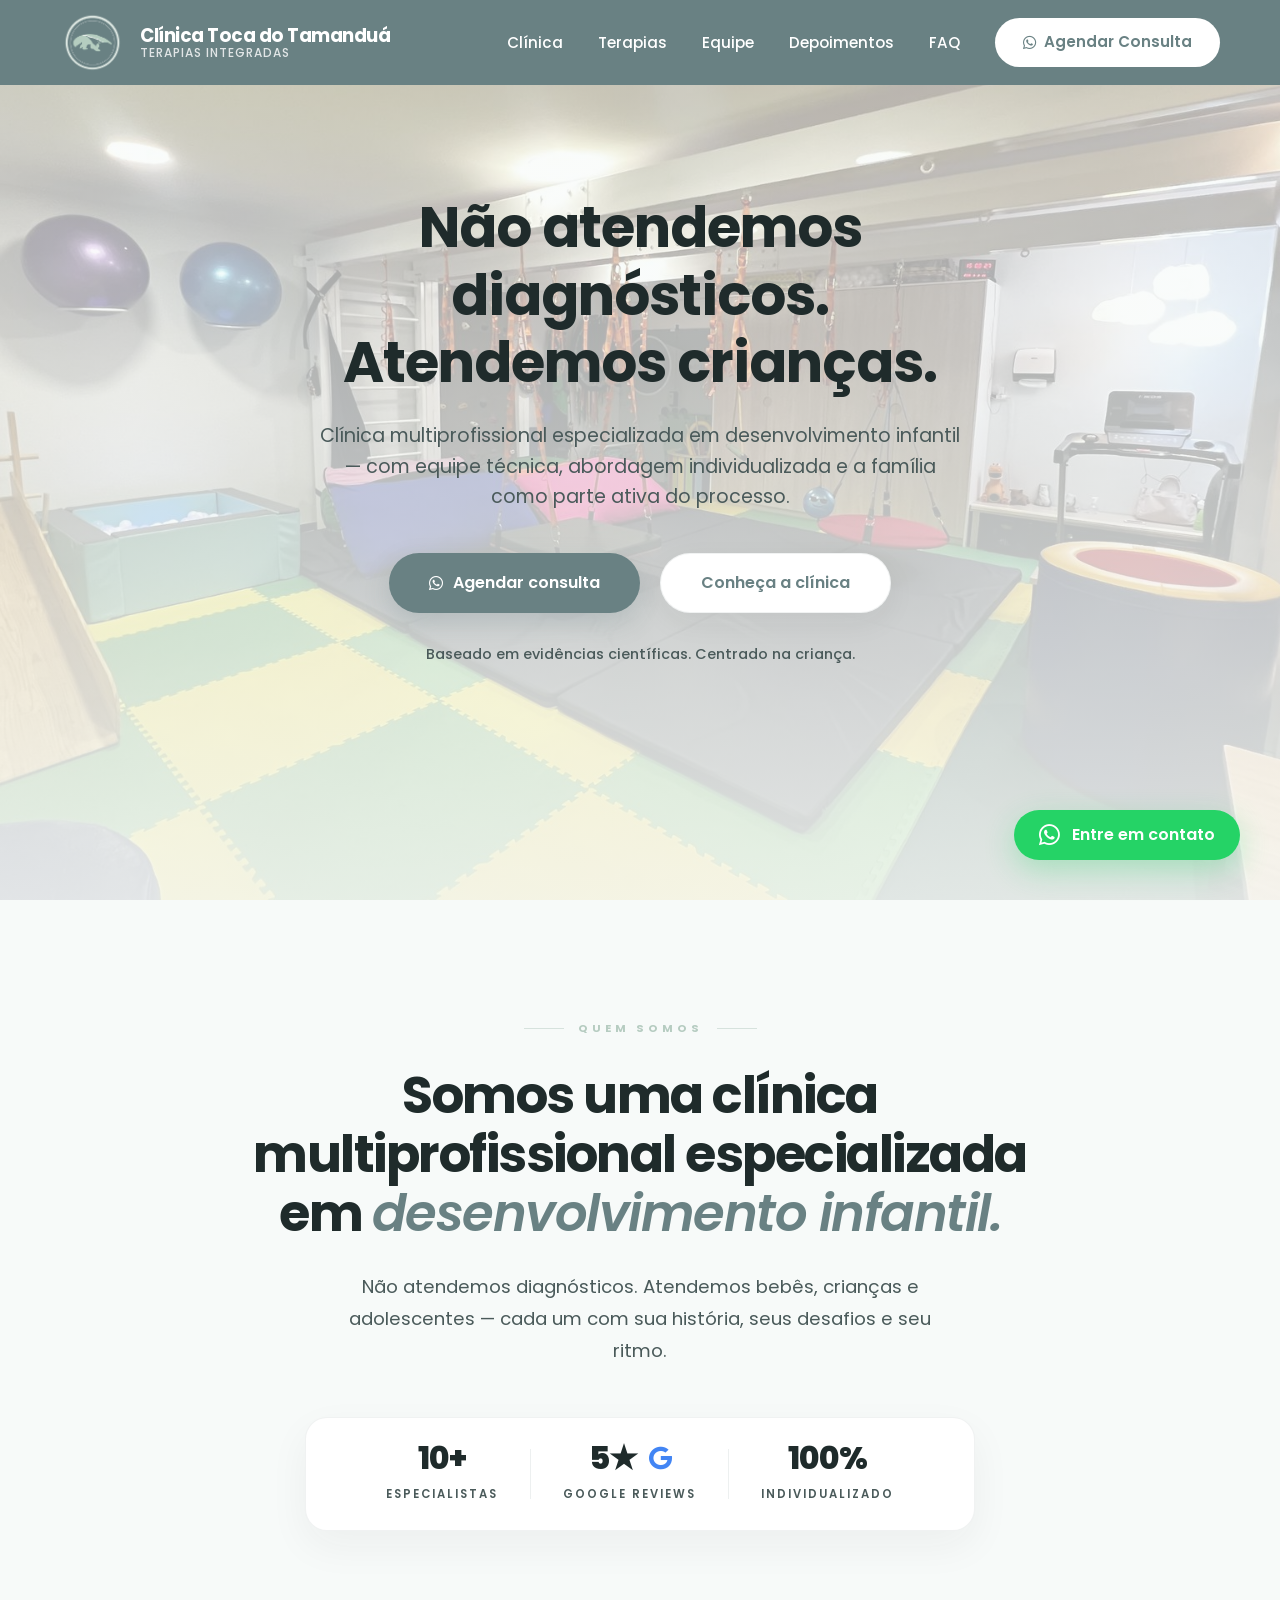
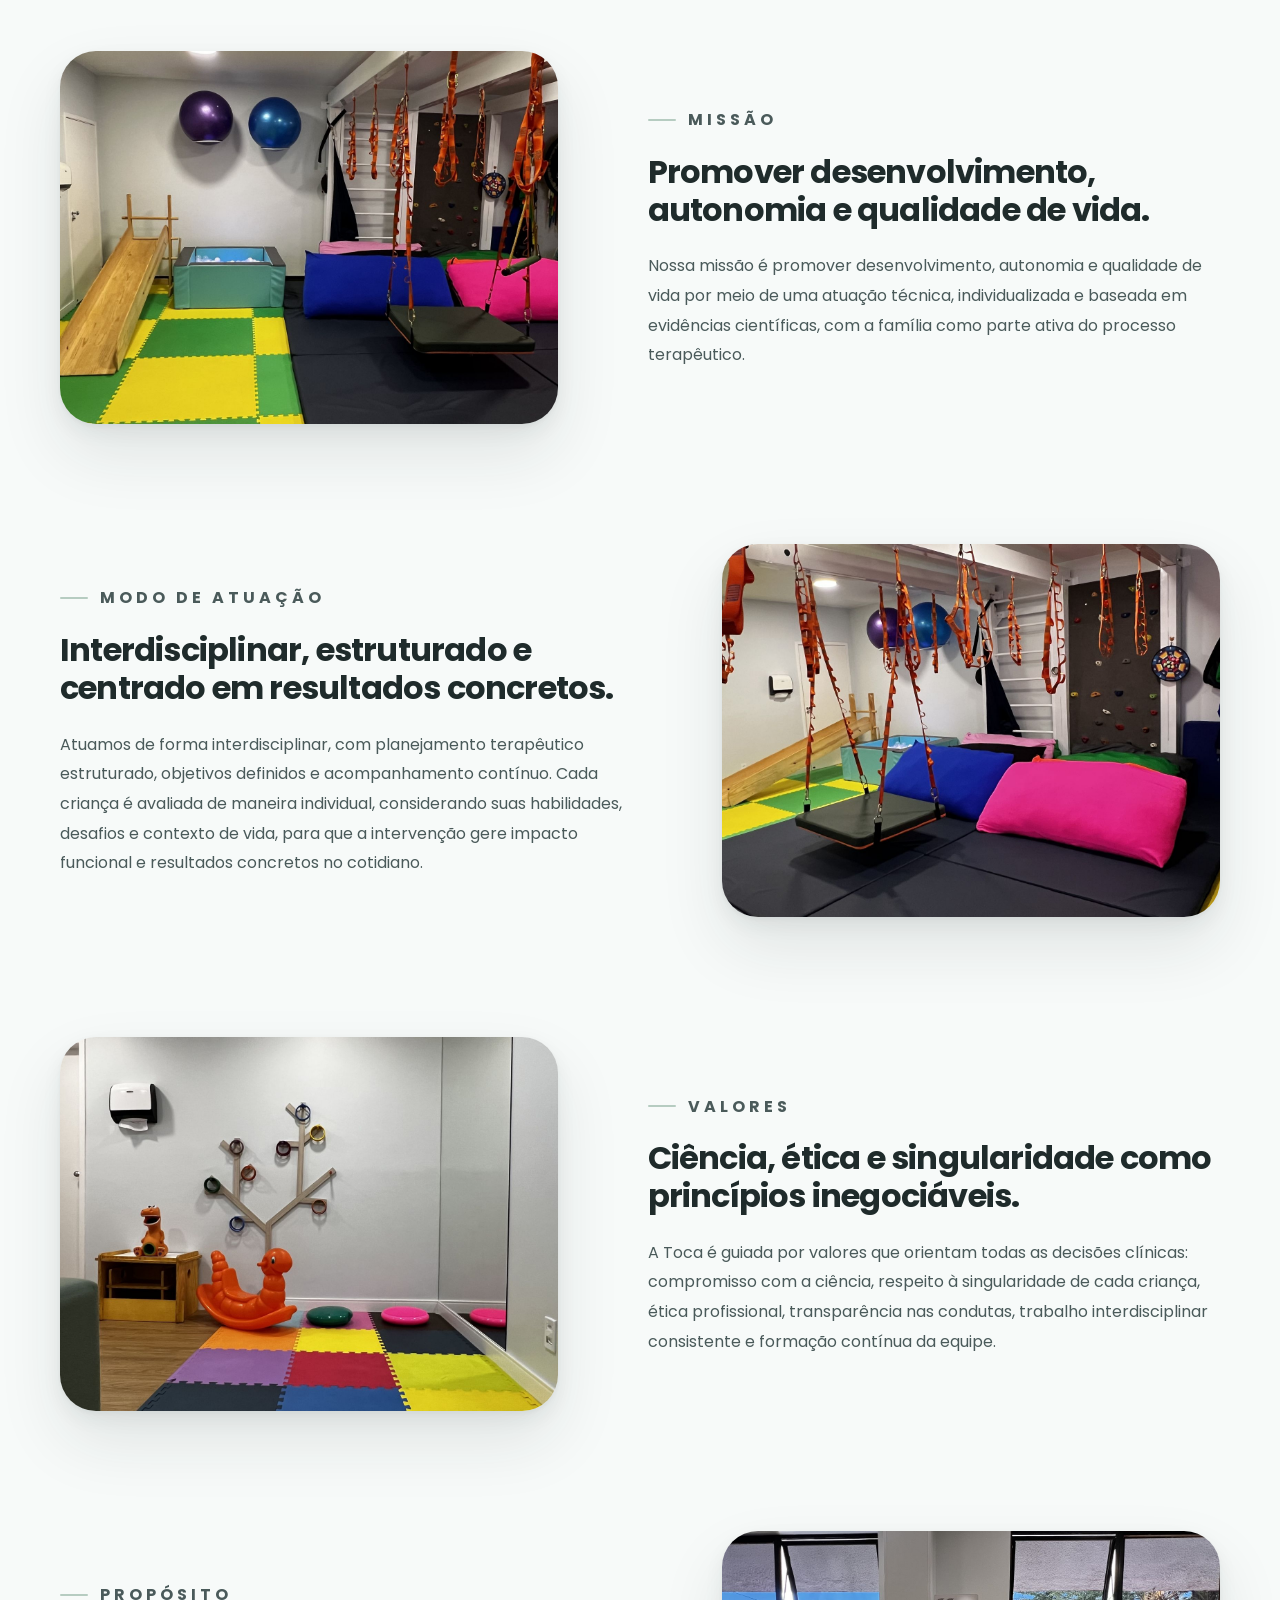
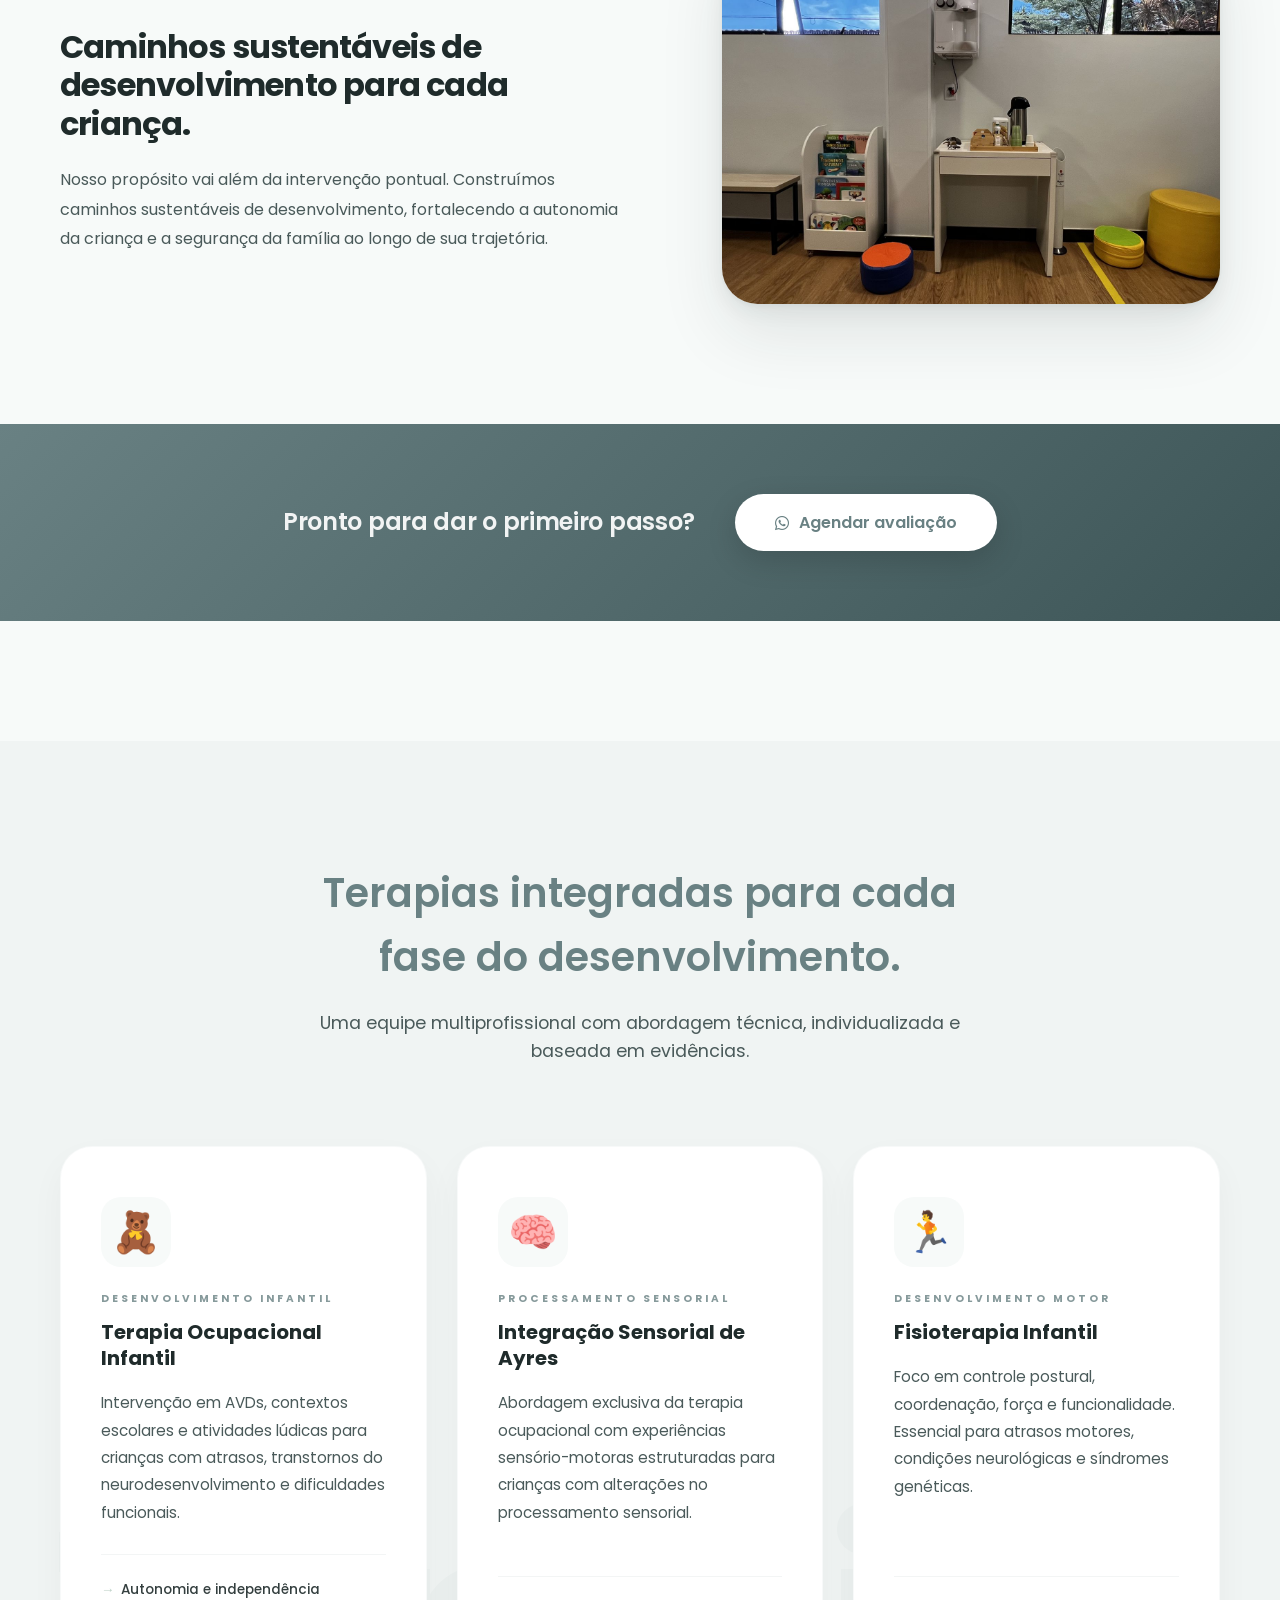
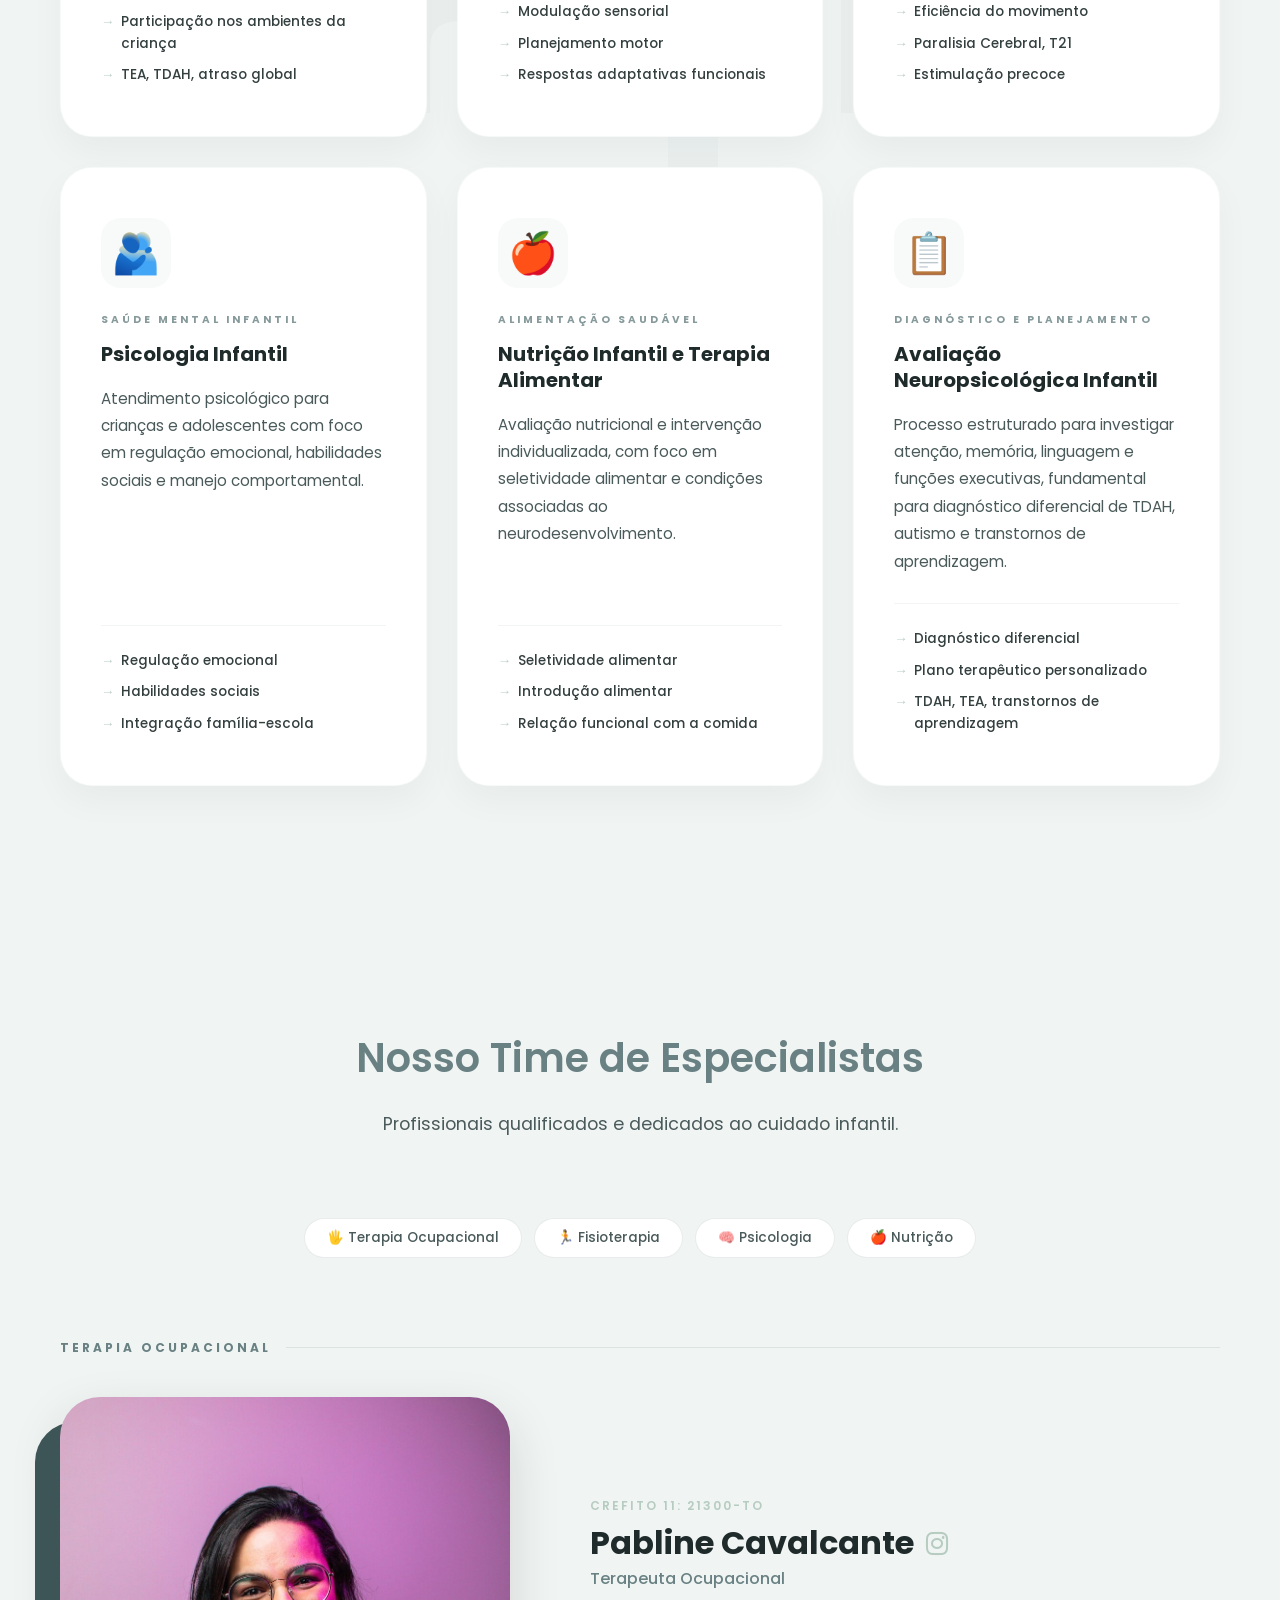
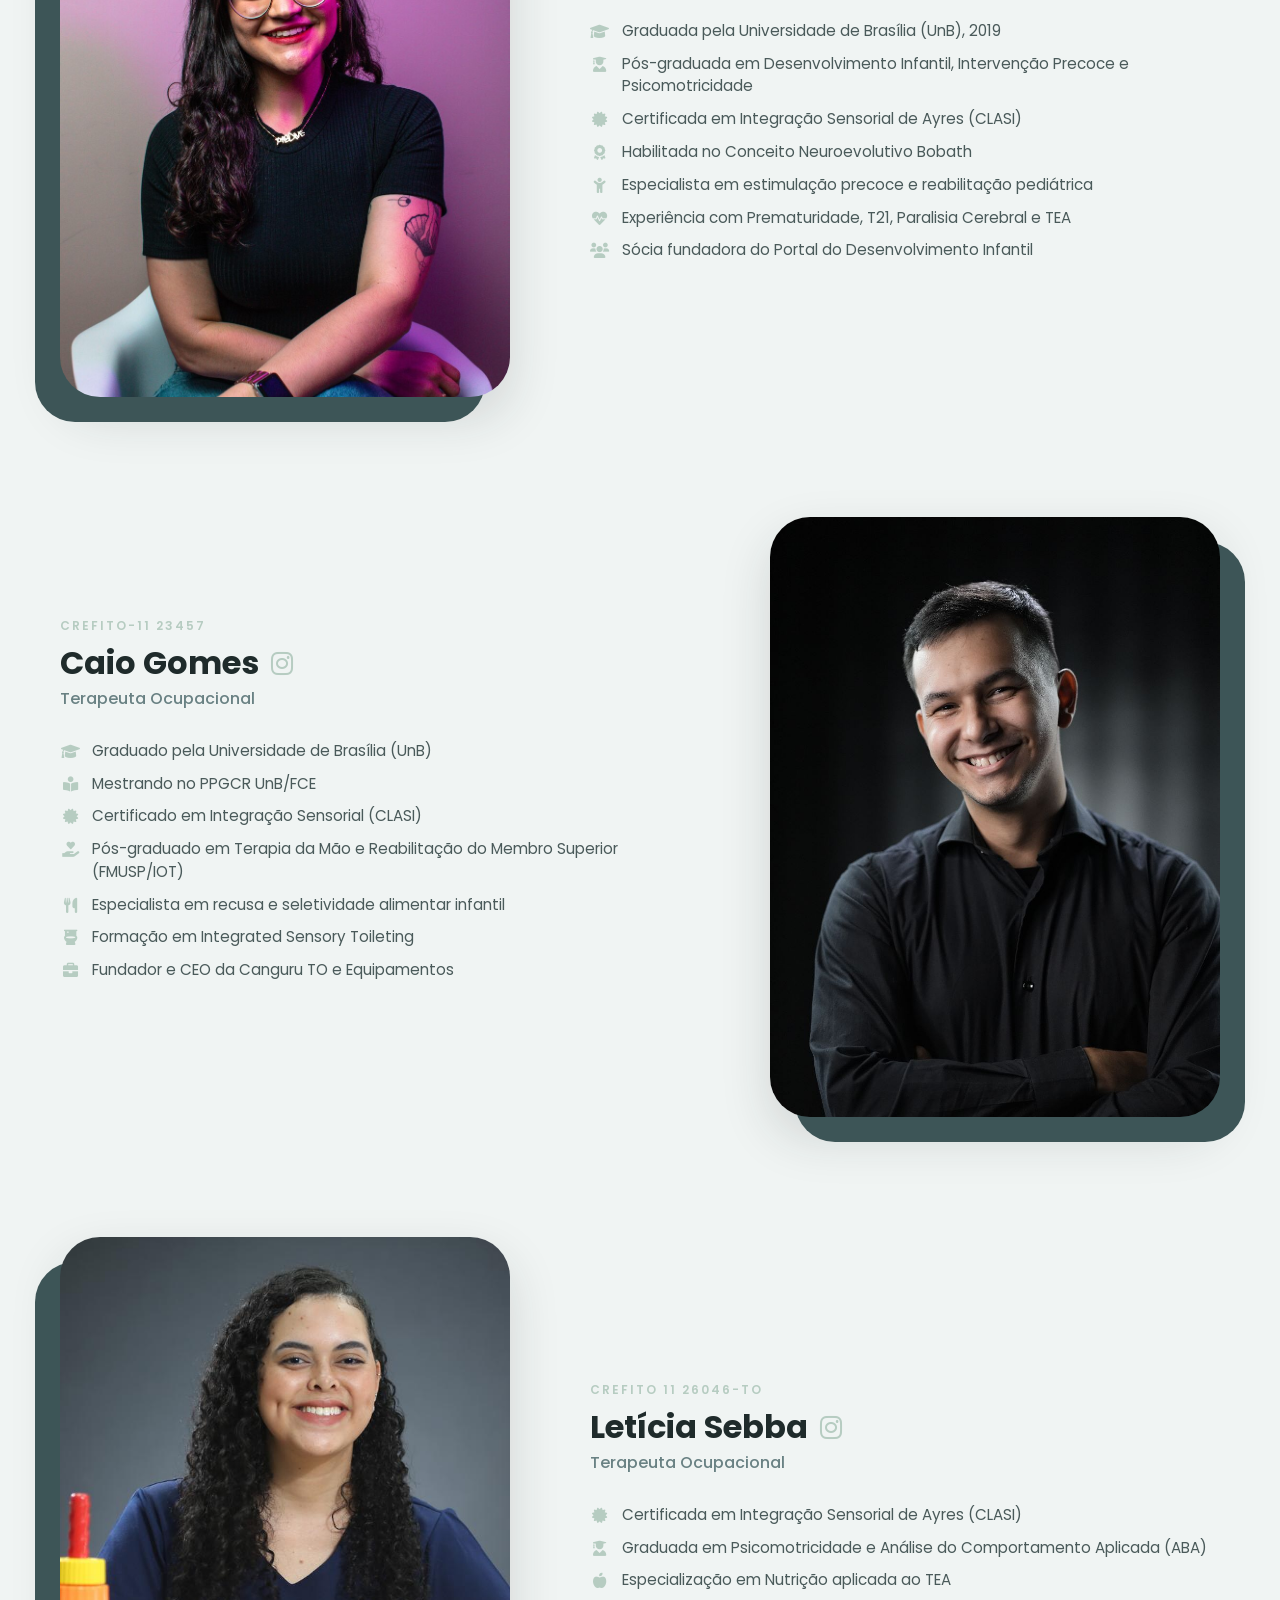
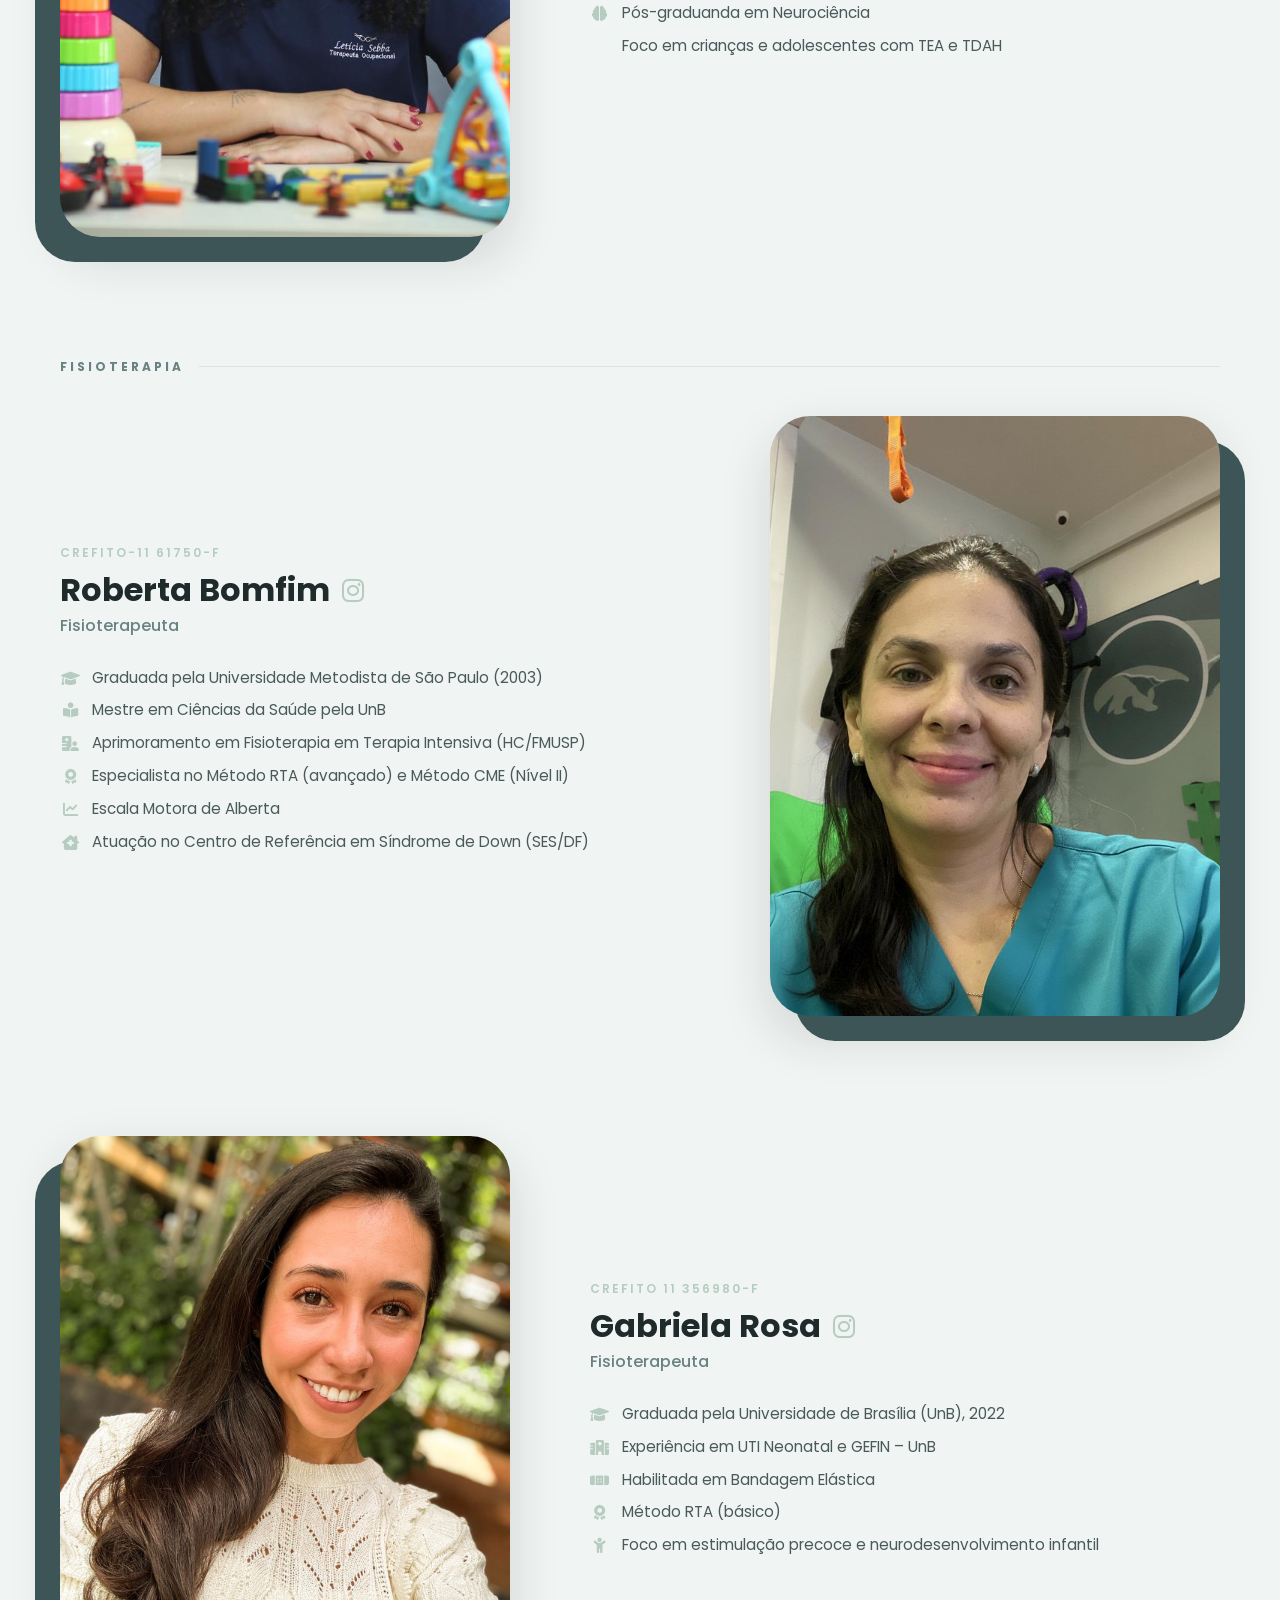
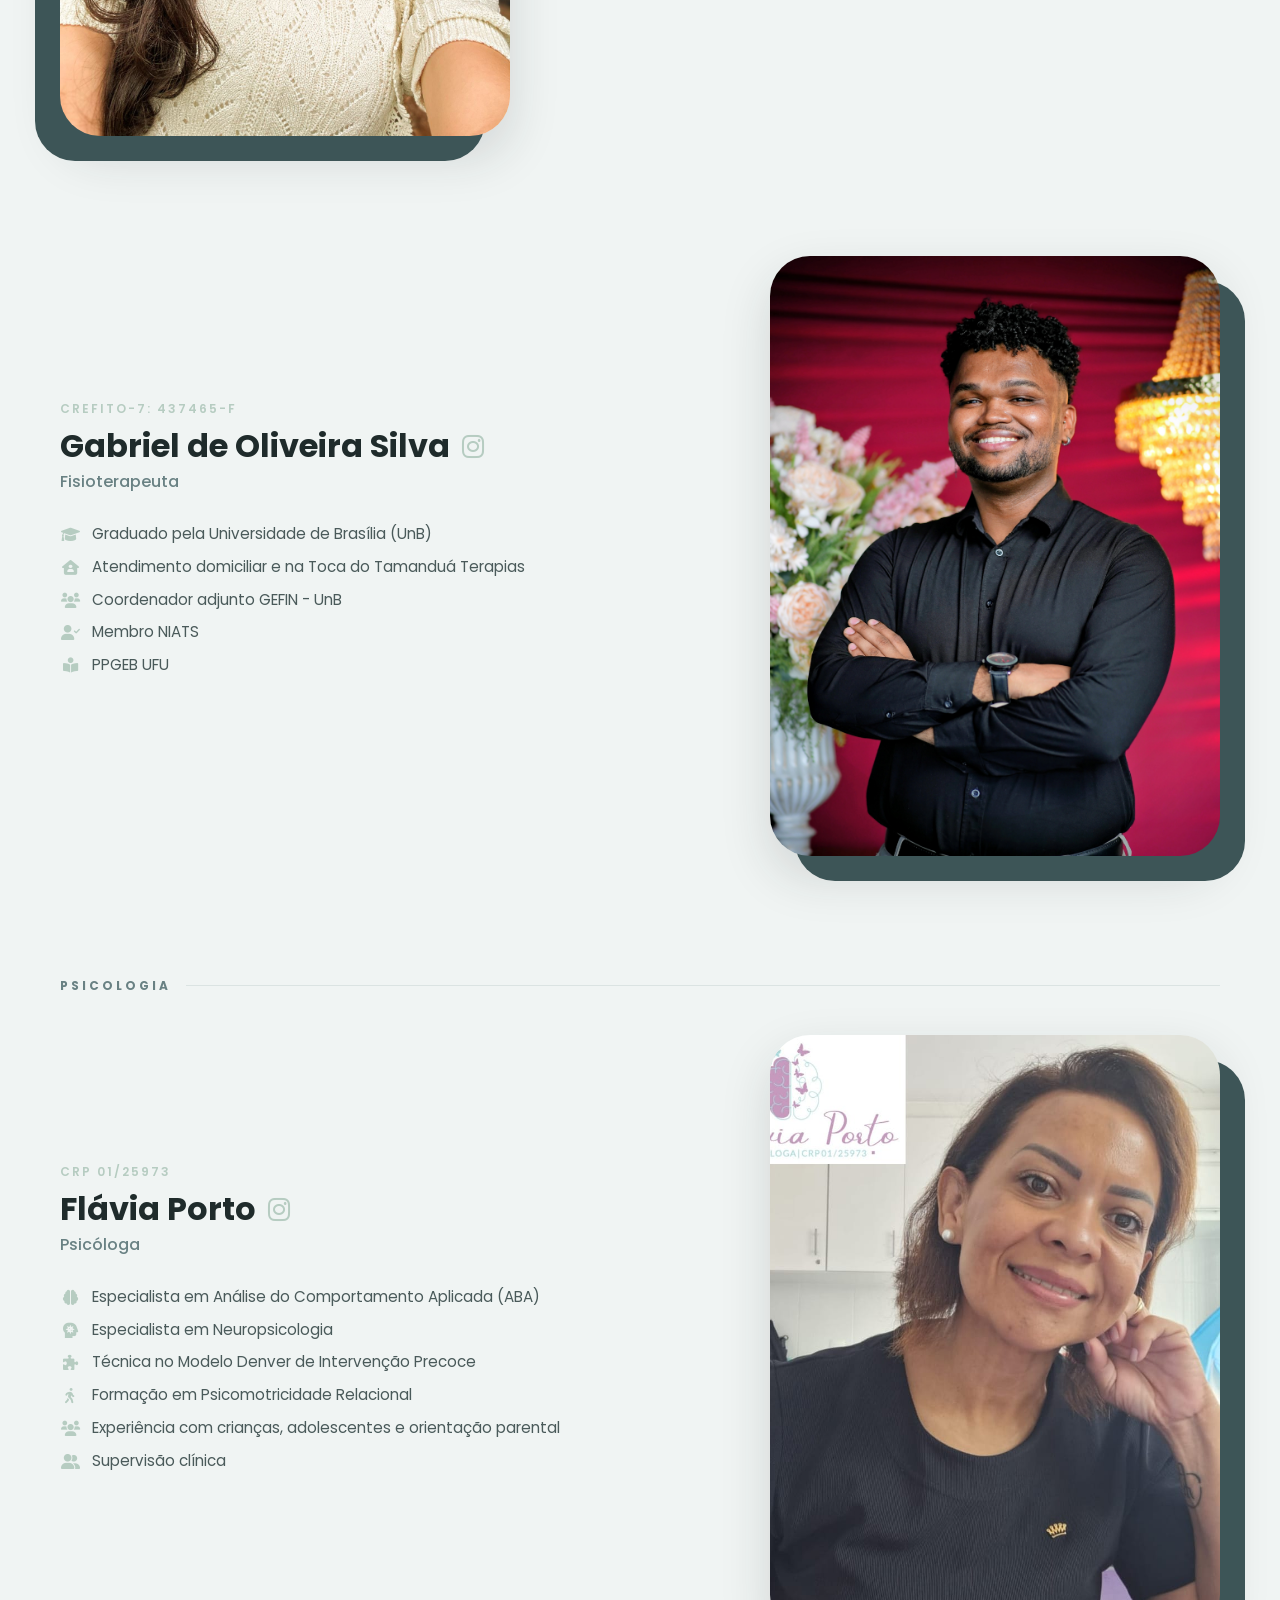
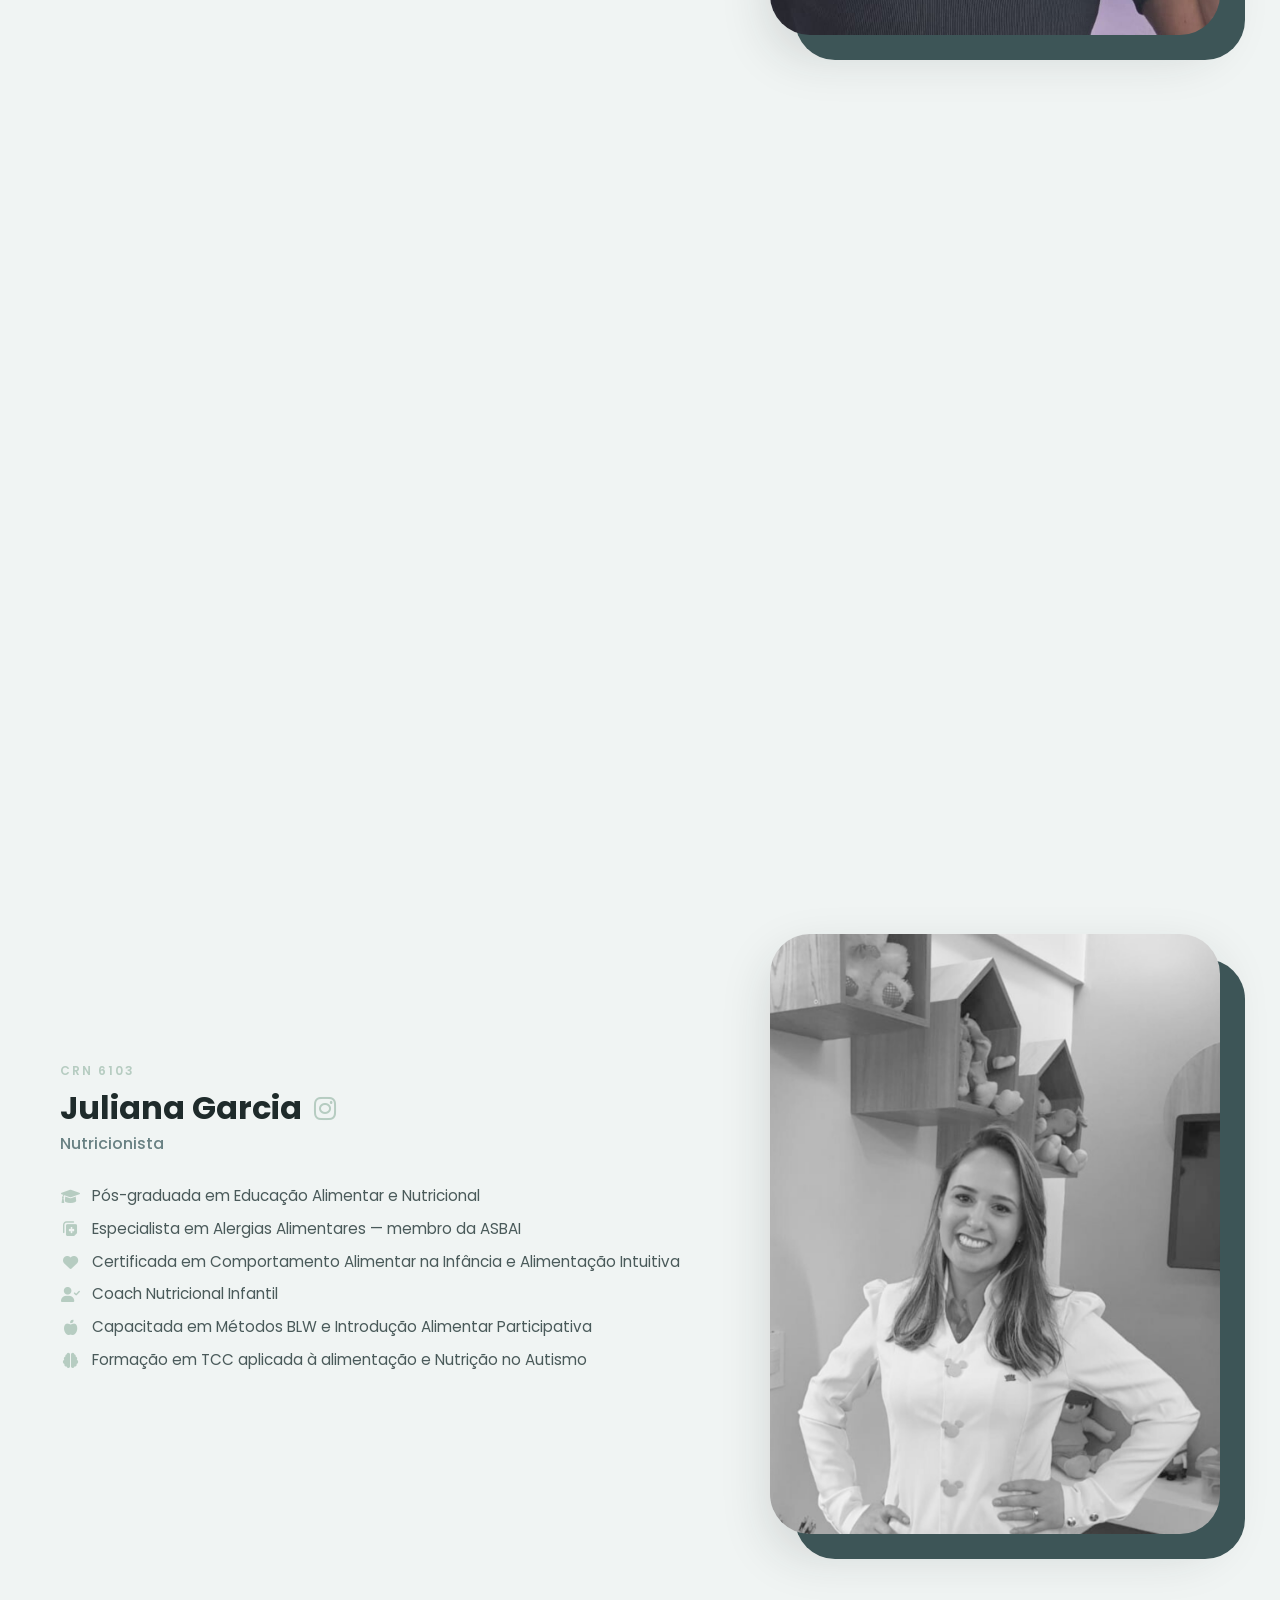
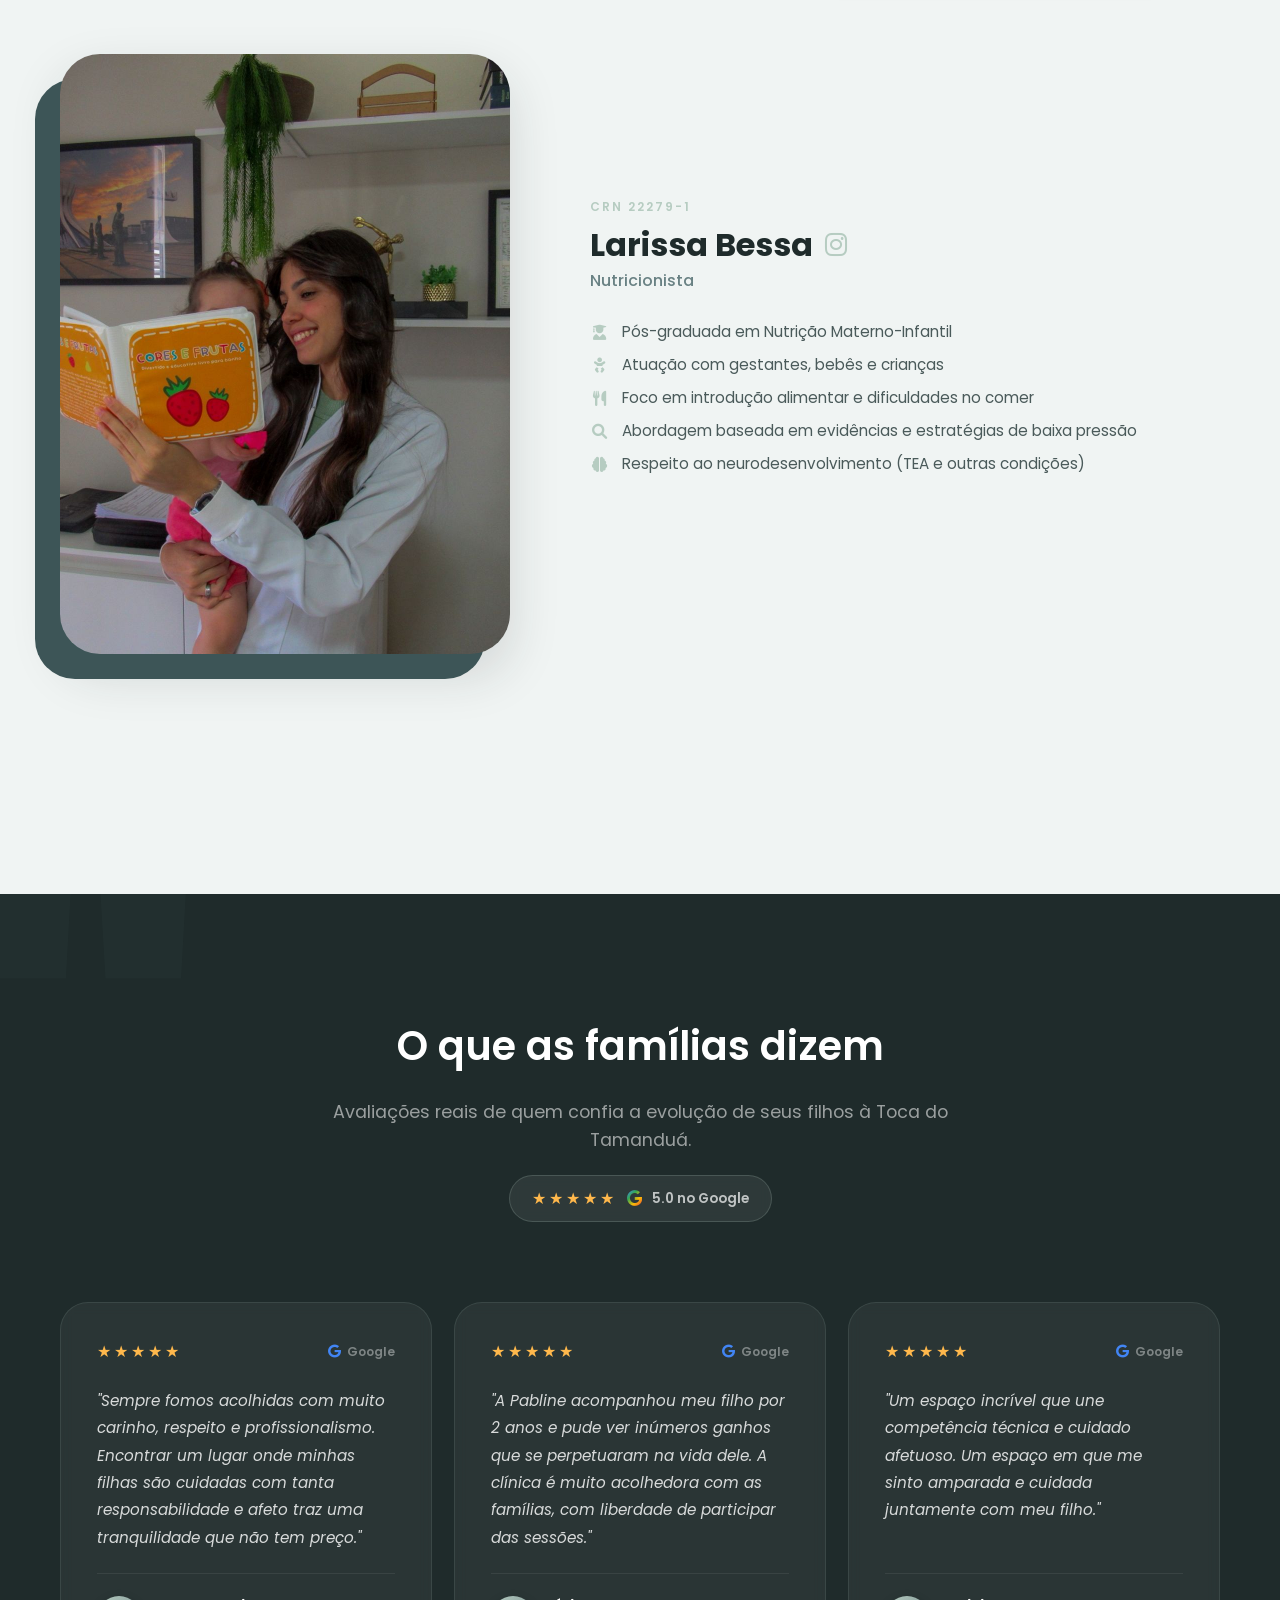
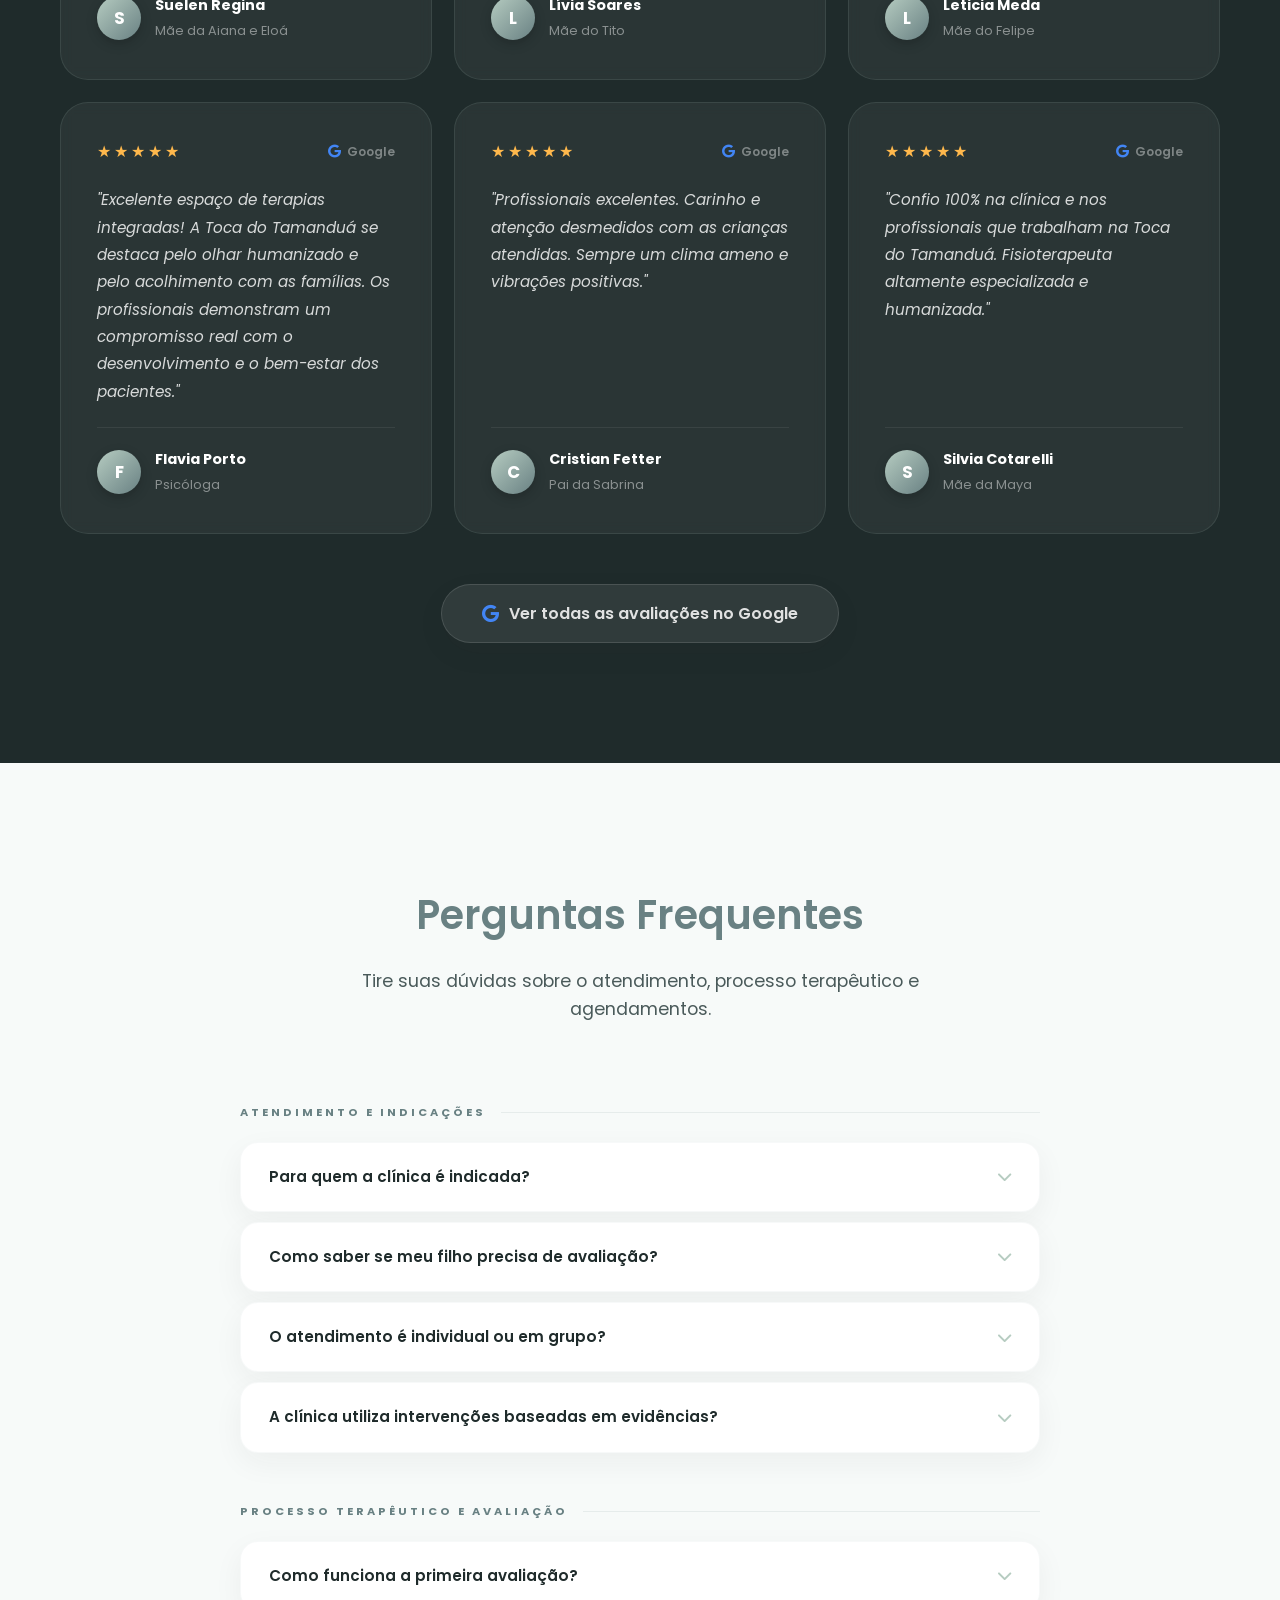
==== index.html @ 8c81e423 "Migração do projeto de Flutter para HTML/CSS nativo" ====
<!DOCTYPE html>
<html lang="pt-BR">

<head>
    <meta charset="UTF-8">
    <meta name="viewport" content="width=device-width, initial-scale=1.0">
    <title>Toca do Tamanduá | Terapias Integradas</title>
    <!-- SEO -->
    <meta name="description"
        content="Toca do Tamanduá: Cuidado especializado para o desenvolvimento infantil com acolhimento e equipe multidisciplinar.">
    <link rel="canonical" href="https://clinicatocadotamandua.com.br">

    <!-- Open Graph / Facebook -->
    <meta property="og:type" content="website">
    <meta property="og:url" content="https://clinicatocadotamandua.com.br">
    <meta property="og:site_name" content="Toca do Tamanduá">
    <meta property="og:locale" content="pt_BR">
    <meta property="og:title" content="Toca do Tamanduá | Terapias Integradas">
    <meta property="og:description"
        content="Clínica multiprofissional especializada em desenvolvimento infantil. Cuidamos do potencial de cada criança com abordagem técnica e acolhedora.">
    <meta property="og:image" content="https://clinicatocadotamandua.com.br/og-image.png">
    <meta property="og:image:width" content="1200">
    <meta property="og:image:height" content="630">
    <meta property="og:image:alt" content="Toca do Tamanduá - Clínica de Desenvolvimento Infantil">

    <!-- Twitter -->
    <meta property="twitter:card" content="summary_large_image">
    <meta property="twitter:url" content="https://clinicatocadotamandua.com.br">
    <meta property="twitter:title" content="Toca do Tamanduá | Terapias Integradas">
    <meta property="twitter:description"
        content="Clínica multiprofissional especializada em desenvolvimento infantil. Cuidamos do potencial de cada criança com abordagem técnica e acolhedora.">
    <meta property="twitter:image" content="https://clinicatocadotamandua.com.br/og-image.png">

    <!-- Favicons -->
    <link rel="apple-touch-icon" sizes="180x180" href="apple-touch-icon.png">
    <link rel="icon" type="image/png" sizes="32x32" href="favicon-32x32.png">
    <link rel="icon" type="image/png" sizes="16x16" href="favicon-16x16.png">
    <link rel="shortcut icon" href="favicon.ico">
    <link rel="manifest" href="manifest.json">
    <meta name="theme-color" content="#698183">

    <!-- Structured Data (JSON-LD) - Local SEO (Geo Google) -->
    <script type="application/ld+json">
    {
      "@context": "https://schema.org",
      "@type": "MedicalClinic",
      "name": "Toca do Tamanduá | Terapias Integradas",
      "alternateName": "Clínica Toca do Tamanduá",
      "image": "https://clinicatocadotamandua.com.br/assets/icones/logocompleto_transparente.png",
      "@id": "https://clinicatocadotamandua.com.br",
      "url": "https://clinicatocadotamandua.com.br",
      "telephone": "+556139776912",
      "address": {
        "@type": "PostalAddress",
        "streetAddress": "SIG Quadra 8, Lote 2268, Sala 02",
        "addressLocality": "Brasília",
        "addressRegion": "DF",
        "postalCode": "70610-400",
        "addressCountry": "BR"
      },
      "geo": {
        "@type": "GeoCoordinates",
        "latitude": -15.799787,
        "longitude": -47.913506
      },
      "openingHoursSpecification": {
        "@type": "OpeningHoursSpecification",
        "dayOfWeek": [
          "Monday",
          "Tuesday",
          "Wednesday",
          "Thursday",
          "Friday"
        ],
        "opens": "08:00",
        "closes": "18:00"
      },
      "aggregateRating": {
        "@type": "AggregateRating",
        "ratingValue": "5.0",
        "reviewCount": "100"
      }
    }
    </script>
    <!-- Fonts -->
    <link rel="preconnect" href="https://fonts.googleapis.com">
    <link rel="preconnect" href="https://fonts.gstatic.com" crossorigin>
    <link href="https://fonts.googleapis.com/css2?family=Poppins:wght@300;400;500;600;700&display=swap"
        rel="stylesheet">
    <!-- Styles -->
    <link rel="stylesheet" href="style.css">
    <!-- Simple Icons (for Instagram) -->
    <link rel="stylesheet" href="https://cdnjs.cloudflare.com/ajax/libs/font-awesome/6.0.0/css/all.min.css">
</head>

<body>
    <nav id="navbar">
        <div class="nav-container">
            <div class="logo">
                <a href="#" class="logo-wrapper">
                    <img src="assets/icones/logo_transparente.png" alt="Toca do Tamanduá" id="nav-logo">
                    <div class="logo-text">
                        <span class="logo-title">Clínica Toca do Tamanduá</span>
                        <span class="logo-subtitle">Terapias Integradas</span>
                    </div>
                </a>
            </div>
            <ul class="nav-links">
                <li><a href="#apresentacao">Clínica</a></li>
                <li><a href="#especialidades">Terapias</a></li>
                <li><a href="#equipe">Equipe</a></li>
                <li><a href="#depoimentos">Depoimentos</a></li>
                <li><a href="#faq">FAQ</a></li>
                <li><a href="https://wa.me/556139776912?text=Olá%20Vim%20pelo%20site%20da%20Toca%20do%20Tamanduá"
                        class="btn-cta" target="_blank"><i class="fab fa-whatsapp"></i> Agendar Consulta</a></li>
            </ul>
            <div class="menu-toggle">
                <span></span>
                <span></span>
                <span></span>
            </div>
        </div>
    </nav>

    <header id="hero" style="background-image: url('assets/ambiente/hero.png');">
        <div class="hero-overlay"></div>
        <div class="hero-content">
            <h1 class="fade-in">Não atendemos diagnósticos.<br>Atendemos crianças.</h1>
            <p class="fade-in">Clínica multiprofissional especializada em desenvolvimento infantil — com equipe técnica,
                abordagem individualizada e a família como parte ativa do processo.</p>
            <div class="hero-btns fade-in">
                <a href="https://wa.me/556139776912?text=Olá%20Vim%20pelo%20site%20da%20Toca%20do%20Tamanduá"
                    class="btn-primary" target="_blank"><i class="fab fa-whatsapp"></i> Agendar consulta</a>
                <a href="#apresentacao" class="btn-secondary">Conheça a clínica</a>
            </div>
            <p class="hero-microcopy fade-in">Baseado em evidências científicas. Centrado na criança.</p>
        </div>
        <div class="scroll-indicator">
            <div class="mouse"></div>
        </div>
    </header>

    <section id="apresentacao" class="section section-apresentacao">
        <div class="container">

            <!-- Manifesto de abertura -->
            <div class="manifesto reveal">
                <p class="manifesto-eyebrow">Quem somos</p>
                <h2>Somos uma clínica multiprofissional especializada<br>em <em>desenvolvimento infantil.</em></h2>
                <p class="manifesto-sub">Não atendemos diagnósticos. Atendemos bebês, crianças e adolescentes — cada um
                    com sua história, seus desafios e seu ritmo.</p>
                <div class="manifesto-stats">
                    <div class="mstat">
                        <strong>10+</strong>
                        <span>Especialistas</span>
                    </div>
                    <div class="mstat-divider"></div>
                    <a href="https://search.google.com/local/reviews?placeid=ChIJFVDHSPg7WpMR6pzRD45OApg"
                        target="_blank" class="mstat">
                        <strong>5★ <i class="fab fa-google"></i></strong>
                        <span>Google Reviews</span>
                    </a>
                    <div class="mstat-divider"></div>
                    <div class="mstat">
                        <strong>100%</strong>
                        <span>Individualizado</span>
                    </div>
                </div>
            </div>

            <!-- Missão -->
            <div class="clinic-row reveal">
                <div class="clinic-img">
                    <img src="assets/ambiente/foto2.jpeg" alt="Sala de terapia ocupacional">
                </div>
                <div class="clinic-text">
                    <p class="clinic-label">Missão</p>
                    <h3>Promover desenvolvimento, autonomia e qualidade de vida.</h3>
                    <p>Nossa missão é promover desenvolvimento, autonomia e qualidade de vida por meio de uma atuação
                        técnica, individualizada e baseada em evidências científicas, com a família como parte ativa do
                        processo terapêutico.</p>
                </div>
            </div>

            <!-- Modo de Atuação -->
            <div class="clinic-row clinic-row--reverse reveal">
                <div class="clinic-img">
                    <img src="assets/ambiente/foto6.jpeg" alt="Espaço de integração sensorial">
                </div>
                <div class="clinic-text">
                    <p class="clinic-label">Modo de Atuação</p>
                    <h3>Interdisciplinar, estruturado e centrado em resultados concretos.</h3>
                    <p>Atuamos de forma interdisciplinar, com planejamento terapêutico estruturado, objetivos definidos
                        e acompanhamento contínuo. Cada criança é avaliada de maneira individual, considerando suas
                        habilidades, desafios e contexto de vida, para que a intervenção gere impacto funcional e
                        resultados concretos no cotidiano.</p>
                </div>
            </div>

            <!-- Valores -->
            <div class="clinic-row reveal">
                <div class="clinic-img">
                    <img src="assets/ambiente/foto3.jpeg" alt="Ambiente terapêutico da clínica">
                </div>
                <div class="clinic-text">
                    <p class="clinic-label">Valores</p>
                    <h3>Ciência, ética e singularidade como princípios inegociáveis.</h3>
                    <p>A Toca é guiada por valores que orientam todas as decisões clínicas: compromisso com a ciência,
                        respeito à singularidade de cada criança, ética profissional, transparência nas condutas,
                        trabalho interdisciplinar consistente e formação contínua da equipe.</p>
                </div>
            </div>

            <!-- Propósito -->
            <div class="clinic-row clinic-row--reverse reveal">
                <div class="clinic-img">
                    <img src="assets/ambiente/foto5.jpeg" alt="Área de acolhimento da clínica">
                </div>
                <div class="clinic-text">
                    <p class="clinic-label">Propósito</p>
                    <h3>Caminhos sustentáveis de desenvolvimento para cada criança.</h3>
                    <p>Nosso propósito vai além da intervenção pontual. Construímos caminhos sustentáveis de
                        desenvolvimento, fortalecendo a autonomia da criança e a segurança da família ao longo de sua
                        trajetória.</p>
                </div>
            </div>

        </div>

        <!-- Closing CTA band -->
        <div class="apresentacao-cta reveal">
            <p>Pronto para dar o primeiro passo?</p>
            <a href="https://wa.me/556139776912?text=Olá%20Vim%20pelo%20site%20da%20Toca%20do%20Tamanduá"
                class="btn-primary" target="_blank"><i class="fab fa-whatsapp"></i> Agendar avaliação</a>
        </div>

    </section>

    <section id="especialidades" class="section bg-light">
        <div class="container">
            <div class="section-header">
                <h2>Terapias integradas para cada fase do desenvolvimento.</h2>
                <p>Uma equipe multiprofissional com abordagem técnica, individualizada e baseada em evidências.</p>
            </div>
            <div class="specialties-grid">

                <div class="specialty-card reveal">
                    <div class="spec-icon">🧸</div>
                    <div class="spec-tag">Desenvolvimento Infantil</div>
                    <h3>Terapia Ocupacional Infantil</h3>
                    <p>Intervenção em AVDs, contextos escolares e atividades lúdicas para crianças com atrasos,
                        transtornos do neurodesenvolvimento e dificuldades funcionais.</p>
                    <ul class="spec-details">
                        <li>Autonomia e independência</li>
                        <li>Participação nos ambientes da criança</li>
                        <li>TEA, TDAH, atraso global</li>
                    </ul>
                </div>

                <div class="specialty-card reveal">
                    <div class="spec-icon">🧠</div>
                    <div class="spec-tag">Processamento Sensorial</div>
                    <h3>Integração Sensorial de Ayres</h3>
                    <p>Abordagem exclusiva da terapia ocupacional com experiências sensório-motoras estruturadas para
                        crianças com alterações no processamento sensorial.</p>
                    <ul class="spec-details">
                        <li>Modulação sensorial</li>
                        <li>Planejamento motor</li>
                        <li>Respostas adaptativas funcionais</li>
                    </ul>
                </div>

                <div class="specialty-card reveal">
                    <div class="spec-icon">🏃</div>
                    <div class="spec-tag">Desenvolvimento Motor</div>
                    <h3>Fisioterapia Infantil</h3>
                    <p>Foco em controle postural, coordenação, força e funcionalidade. Essencial para atrasos motores,
                        condições neurológicas e síndromes genéticas.</p>
                    <ul class="spec-details">
                        <li>Eficiência do movimento</li>
                        <li>Paralisia Cerebral, T21</li>
                        <li>Estimulação precoce</li>
                    </ul>
                </div>

                <div class="specialty-card reveal">
                    <div class="spec-icon">🫂</div>
                    <div class="spec-tag">Saúde Mental Infantil</div>
                    <h3>Psicologia Infantil</h3>
                    <p>Atendimento psicológico para crianças e adolescentes com foco em regulação emocional, habilidades
                        sociais e manejo comportamental.</p>
                    <ul class="spec-details">
                        <li>Regulação emocional</li>
                        <li>Habilidades sociais</li>
                        <li>Integração família-escola</li>
                    </ul>
                </div>

                <div class="specialty-card reveal">
                    <div class="spec-icon">🍎</div>
                    <div class="spec-tag">Alimentação Saudável</div>
                    <h3>Nutrição Infantil e Terapia Alimentar</h3>
                    <p>Avaliação nutricional e intervenção individualizada, com foco em seletividade alimentar e
                        condições associadas ao neurodesenvolvimento.</p>
                    <ul class="spec-details">
                        <li>Seletividade alimentar</li>
                        <li>Introdução alimentar</li>
                        <li>Relação funcional com a comida</li>
                    </ul>
                </div>

                <div class="specialty-card reveal">
                    <div class="spec-icon">📋</div>
                    <div class="spec-tag">Diagnóstico e Planejamento</div>
                    <h3>Avaliação Neuropsicológica Infantil</h3>
                    <p>Processo estruturado para investigar atenção, memória, linguagem e funções executivas,
                        fundamental para diagnóstico diferencial de TDAH, autismo e transtornos de aprendizagem.</p>
                    <ul class="spec-details">
                        <li>Diagnóstico diferencial</li>
                        <li>Plano terapêutico personalizado</li>
                        <li>TDAH, TEA, transtornos de aprendizagem</li>
                    </ul>
                </div>

            </div>
        </div>
    </section>

    <section id="equipe" class="section bg-primary-subtle">
        <div class="container">
            <div class="section-header">
                <h2>Nosso Time de Especialistas</h2>
                <p>Profissionais qualificados e dedicados ao cuidado infantil.</p>
            </div>

            <!-- Category pills -->
            <div class="team-pills">
                <span class="pill">🖐️ Terapia Ocupacional</span>
                <span class="pill">🏃 Fisioterapia</span>
                <span class="pill">🧠 Psicologia</span>
                <span class="pill">🍎 Nutrição</span>
            </div>

            <!-- TERAPIA OCUPACIONAL -->
            <div class="team-category-label reveal">Terapia Ocupacional</div>

            <div class="pro-row reveal">
                <div class="pro-photo">
                    <img src="assets/profissionais/pabline.jpg" alt="Pabline Cavalcante">
                </div>
                <div class="pro-bio">
                    <p class="pro-tag">Crefito 11: 21300-TO</p>
                    <a href="https://instagram.com/pabline.to" target="_blank" class="pro-title-link">
                        <h3>Pabline Cavalcante <i class="fab fa-instagram"></i></h3>
                    </a>
                    <p class="pro-role">Terapeuta Ocupacional</p>
                    <ul class="pro-cv">
                        <li><i class="fas fa-graduation-cap"></i> Graduada pela Universidade de Brasília (UnB), 2019
                        </li>
                        <li><i class="fas fa-user-graduate"></i> Pós-graduada em Desenvolvimento Infantil, Intervenção
                            Precoce e Psicomotricidade</li>
                        <li><i class="fas fa-certificate"></i> Certificada em Integração Sensorial de Ayres (CLASI)</li>
                        <li><i class="fas fa-award"></i> Habilitada no Conceito Neuroevolutivo Bobath</li>
                        <li><i class="fas fa-child"></i> Especialista em estimulação precoce e reabilitação pediátrica
                        </li>
                        <li><i class="fas fa-heartbeat"></i> Experiência com Prematuridade, T21, Paralisia Cerebral e
                            TEA</li>
                        <li><i class="fas fa-users"></i> Sócia fundadora do Portal do Desenvolvimento Infantil</li>
                    </ul>
                </div>
            </div>

            <div class="pro-row pro-row--reverse reveal">
                <div class="pro-photo">
                    <img src="assets/profissionais/caio.jpg" alt="Caio Gomes">
                </div>
                <div class="pro-bio">
                    <p class="pro-tag">CREFITO-11 23457</p>
                    <a href="https://instagram.com/caiogl" target="_blank" class="pro-title-link">
                        <h3>Caio Gomes <i class="fab fa-instagram"></i></h3>
                    </a>
                    <p class="pro-role">Terapeuta Ocupacional</p>
                    <ul class="pro-cv">
                        <li><i class="fas fa-graduation-cap"></i> Graduado pela Universidade de Brasília (UnB)</li>
                        <li><i class="fas fa-book-reader"></i> Mestrando no PPGCR UnB/FCE</li>
                        <li><i class="fas fa-certificate"></i> Certificado em Integração Sensorial (CLASI)</li>
                        <li><i class="fas fa-hand-holding-heart"></i> Pós-graduado em Terapia da Mão e Reabilitação do
                            Membro Superior (FMUSP/IOT)</li>
                        <li><i class="fas fa-utensils"></i> Especialista em recusa e seletividade alimentar infantil
                        </li>
                        <li><i class="fas fa-toilet"></i> Formação em Integrated Sensory Toileting</li>
                        <li><i class="fas fa-briefcase"></i> Fundador e CEO da Canguru TO e Equipamentos</li>
                    </ul>
                </div>
            </div>

            <div class="pro-row reveal">
                <div class="pro-photo">
                    <img src="assets/profissionais/leticia.jpeg" alt="Letícia Sebba">
                </div>
                <div class="pro-bio">
                    <p class="pro-tag">CREFITO 11 26046-TO</p>
                    <a href="https://instagram.com/let_sebba" target="_blank" class="pro-title-link">
                        <h3>Letícia Sebba <i class="fab fa-instagram"></i></h3>
                    </a>
                    <p class="pro-role">Terapeuta Ocupacional</p>
                    <ul class="pro-cv">
                        <li><i class="fas fa-certificate"></i> Certificada em Integração Sensorial de Ayres (CLASI)</li>
                        <li><i class="fas fa-user-graduate"></i> Graduada em Psicomotricidade e Análise do Comportamento
                            Aplicada (ABA)</li>
                        <li><i class="fas fa-apple-alt"></i> Especialização em Nutrição aplicada ao TEA</li>
                        <li><i class="fas fa-brain"></i> Pós-graduanda em Neurociência</li>
                        <li><i class="fas fa-users-viewfinder"></i> Foco em crianças e adolescentes com TEA e TDAH</li>
                    </ul>
                </div>
            </div>

            <!-- FISIOTERAPIA -->
            <div class="team-category-label reveal">Fisioterapia</div>

            <div class="pro-row pro-row--reverse reveal">
                <div class="pro-photo">
                    <img src="assets/profissionais/roberta.jpeg" alt="Roberta Bomfim">
                </div>
                <div class="pro-bio">
                    <p class="pro-tag">CREFITO-11 61750-F</p>
                    <a href="https://instagram.com/robertabomfim" target="_blank" class="pro-title-link">
                        <h3>Roberta Bomfim <i class="fab fa-instagram"></i></h3>
                    </a>
                    <p class="pro-role">Fisioterapeuta</p>
                    <ul class="pro-cv">
                        <li><i class="fas fa-graduation-cap"></i> Graduada pela Universidade Metodista de São Paulo
                            (2003)</li>
                        <li><i class="fas fa-book-reader"></i> Mestre em Ciências da Saúde pela UnB</li>
                        <li><i class="fas fa-hospital-user"></i> Aprimoramento em Fisioterapia em Terapia Intensiva
                            (HC/FMUSP)</li>
                        <li><i class="fas fa-award"></i> Especialista no Método RTA (avançado) e Método CME (Nível II)
                        </li>
                        <li><i class="fas fa-chart-line"></i> Escala Motora de Alberta</li>
                        <li><i class="fas fa-clinic-medical"></i> Atuação no Centro de Referência em Síndrome de Down
                            (SES/DF)</li>
                    </ul>
                </div>
            </div>

            <div class="pro-row reveal">
                <div class="pro-photo">
                    <img src="assets/profissionais/gabriela.jpg" alt="Gabriela Rosa">
                </div>
                <div class="pro-bio">
                    <p class="pro-tag">CREFITO 11 356980-F</p>
                    <a href="https://instagram.com/gabi_rosab" target="_blank" class="pro-title-link">
                        <h3>Gabriela Rosa <i class="fab fa-instagram"></i></h3>
                    </a>
                    <p class="pro-role">Fisioterapeuta</p>
                    <ul class="pro-cv">
                        <li><i class="fas fa-graduation-cap"></i> Graduada pela Universidade de Brasília (UnB), 2022
                        </li>
                        <li><i class="fas fa-hospital"></i> Experiência em UTI Neonatal e GEFIN – UnB</li>
                        <li><i class="fas fa-band-aid"></i> Habilitada em Bandagem Elástica</li>
                        <li><i class="fas fa-award"></i> Método RTA (básico)</li>
                        <li><i class="fas fa-child"></i> Foco em estimulação precoce e neurodesenvolvimento infantil
                        </li>
                    </ul>
                </div>
            </div>

            <!-- Profissional 3: Gabriel -->
            <div class="pro-row pro-row--reverse reveal">
                <div class="pro-photo">
                    <img src="assets/profissionais/gabriel.jpeg" alt="Gabriel de Oliveira Silva">
                </div>
                <div class="pro-bio">
                    <p class="pro-tag">CREFITO-7: 437465-F</p>
                    <a href="https://www.instagram.com/gabril_silva" target="_blank" class="pro-title-link">
                        <h3>Gabriel de Oliveira Silva <i class="fab fa-instagram"></i></h3>
                    </a>
                    <p class="pro-role">Fisioterapeuta</p>
                    <ul class="pro-cv">
                        <li><i class="fas fa-graduation-cap"></i> Graduado pela Universidade de Brasília (UnB)</li>
                        <li><i class="fas fa-house-user"></i> Atendimento domiciliar e na Toca do Tamanduá Terapias</li>
                        <li><i class="fas fa-users"></i> Coordenador adjunto GEFIN - UnB</li>
                        <li><i class="fas fa-user-check"></i> Membro NIATS</li>
                        <li><i class="fas fa-book-reader"></i> PPGEB UFU</li>
                    </ul>
                </div>
            </div>

            <!-- PSICOLOGIA -->
            <div class="team-category-label reveal">Psicologia</div>

            <div class="pro-row pro-row--reverse reveal">
                <div class="pro-photo">
                    <img src="assets/profissionais/flavia.jpg" alt="Flávia Porto">
                </div>
                <div class="pro-bio">
                    <p class="pro-tag">CRP 01/25973</p>
                    <a href="https://instagram.com/flaviaport0.psi" target="_blank" class="pro-title-link">
                        <h3>Flávia Porto <i class="fab fa-instagram"></i></h3>
                    </a>
                    <p class="pro-role">Psicóloga</p>
                    <ul class="pro-cv">
                        <li><i class="fas fa-brain"></i> Especialista em Análise do Comportamento Aplicada (ABA)</li>
                        <li><i class="fas fa-head-side-virus"></i> Especialista em Neuropsicologia</li>
                        <li><i class="fas fa-puzzle-piece"></i> Técnica no Modelo Denver de Intervenção Precoce</li>
                        <li><i class="fas fa-walking"></i> Formação em Psicomotricidade Relacional</li>
                        <li><i class="fas fa-users"></i> Experiência com crianças, adolescentes e orientação parental
                        </li>
                        <li><i class="fas fa-user-friends"></i> Supervisão clínica</li>
                    </ul>
                </div>
            </div>

            <div class="pro-row reveal">
                <div class="pro-photo">
                    <img src="assets/profissionais/marina.jpg" alt="Marina Morelli">
                </div>
                <div class="pro-bio">
                    <p class="pro-tag">CRP 01/26216</p>
                    <a href="https://instagram.com/psi.marinamorelli" target="_blank" class="pro-title-link">
                        <h3>Marina Morelli <i class="fab fa-instagram"></i></h3>
                    </a>
                    <p class="pro-role">Psicóloga Infantil e do Adolescente</p>
                    <ul class="pro-cv">
                        <li><i class="fas fa-user-graduate"></i> Pós-graduanda em Neuropsicologia e Reabilitação
                            Neurocognitiva</li>
                        <li><i class="fas fa-gamepad"></i> Especialista em Terapia Lúdica e Responsiva</li>
                        <li><i class="fas fa-utensils"></i> Atuação em seletividade alimentar e transtornos do
                            neurodesenvolvimento</li>
                        <li><i class="fas fa-star-of-life"></i> Experiência com Altas Habilidades e Superdotação</li>
                    </ul>
                </div>
            </div>

            <!-- NUTRIÇÃO -->
            <div class="team-category-label reveal">Nutrição</div>

            <div class="pro-row pro-row--reverse reveal">
                <div class="pro-photo">
                    <img src="assets/profissionais/juliana.png" alt="Juliana Garcia">
                </div>
                <div class="pro-bio">
                    <p class="pro-tag">CRN 6103</p>
                    <a href="https://instagram.com/jjulianagarcia.nutri" target="_blank" class="pro-title-link">
                        <h3>Juliana Garcia <i class="fab fa-instagram"></i></h3>
                    </a>
                    <p class="pro-role">Nutricionista</p>
                    <ul class="pro-cv">
                        <li><i class="fas fa-graduation-cap"></i> Pós-graduada em Educação Alimentar e Nutricional</li>
                        <li><i class="fas fa-notes-medical"></i> Especialista em Alergias Alimentares — membro da ASBAI
                        </li>
                        <li><i class="fas fa-heart"></i> Certificada em Comportamento Alimentar na Infância e
                            Alimentação Intuitiva</li>
                        <li><i class="fas fa-user-check"></i> Coach Nutricional Infantil</li>
                        <li><i class="fas fa-apple-alt"></i> Capacitada em Métodos BLW e Introdução Alimentar
                            Participativa</li>
                        <li><i class="fas fa-brain"></i> Formação em TCC aplicada à alimentação e Nutrição no Autismo
                        </li>
                    </ul>
                </div>
            </div>

            <div class="pro-row reveal">
                <div class="pro-photo">
                    <img src="assets/profissionais/larissa.jpeg" alt="Larissa Bessa">
                </div>
                <div class="pro-bio">
                    <p class="pro-tag">CRN 22279-1</p>
                    <a href="https://instagram.com/larissabnutri" target="_blank" class="pro-title-link">
                        <h3>Larissa Bessa <i class="fab fa-instagram"></i></h3>
                    </a>
                    <p class="pro-role">Nutricionista</p>
                    <ul class="pro-cv">
                        <li><i class="fas fa-user-graduate"></i> Pós-graduada em Nutrição Materno-Infantil</li>
                        <li><i class="fas fa-baby"></i> Atuação com gestantes, bebês e crianças</li>
                        <li><i class="fas fa-utensils"></i> Foco em introdução alimentar e dificuldades no comer</li>
                        <li><i class="fas fa-search"></i> Abordagem baseada em evidências e estratégias de baixa pressão
                        </li>
                        <li><i class="fas fa-brain"></i> Respeito ao neurodesenvolvimento (TEA e outras condições)</li>
                    </ul>
                </div>
            </div>


        </div>
    </section>

    <section id="depoimentos" class="section bg-dark">
        <div class="container">
            <div class="section-header">
                <h2>O que as famílias dizem</h2>
                <p>Avaliações reais de quem confia a evolução de seus filhos à Toca do Tamanduá.</p>
                <a href="https://search.google.com/local/reviews?placeid=ChIJFVDHSPg7WpMR6pzRD45OApg" target="_blank"
                    class="google-badge-link">
                    <div class="google-badge reveal">
                        <span class="badge-stars">★★★★★</span>
                        <span class="badge-label"><i class="fab fa-google"></i> 5.0 no Google</span>
                    </div>
                </a>
            </div>

            <div class="testimonials-grid">

                <div class="testimonial-card reveal">
                    <div class="t-header">
                        <div class="t-stars">★★★★★</div>
                        <div class="t-source"><i class="fab fa-google"></i> Google</div>
                    </div>
                    <blockquote>"Sempre fomos acolhidas com muito carinho, respeito e profissionalismo. Encontrar um
                        lugar onde minhas filhas são cuidadas com tanta responsabilidade e afeto traz uma tranquilidade
                        que não tem preço."</blockquote>
                    <div class="t-author">
                        <div class="t-avatar">S</div>
                        <div>
                            <strong>Suelen Regina</strong>
                            <span>Mãe da Aiana e Eloá</span>
                        </div>
                    </div>
                </div>

                <div class="testimonial-card reveal">
                    <div class="t-header">
                        <div class="t-stars">★★★★★</div>
                        <div class="t-source"><i class="fab fa-google"></i> Google</div>
                    </div>
                    <blockquote>"A Pabline acompanhou meu filho por 2 anos e pude ver inúmeros ganhos que se perpetuaram
                        na vida dele. A clínica é muito acolhedora com as famílias, com liberdade de participar das
                        sessões."</blockquote>
                    <div class="t-author">
                        <div class="t-avatar">L</div>
                        <div>
                            <strong>Lívia Soares</strong>
                            <span>Mãe do Tito</span>
                        </div>
                    </div>
                </div>

                <div class="testimonial-card reveal">
                    <div class="t-header">
                        <div class="t-stars">★★★★★</div>
                        <div class="t-source"><i class="fab fa-google"></i> Google</div>
                    </div>
                    <blockquote>"Um espaço incrível que une competência técnica e cuidado afetuoso. Um espaço em que me
                        sinto amparada e cuidada juntamente com meu filho."</blockquote>
                    <div class="t-author">
                        <div class="t-avatar">L</div>
                        <div>
                            <strong>Leticia Meda</strong>
                            <span>Mãe do Felipe</span>
                        </div>
                    </div>
                </div>

                <div class="testimonial-card reveal">
                    <div class="t-header">
                        <div class="t-stars">★★★★★</div>
                        <div class="t-source"><i class="fab fa-google"></i> Google</div>
                    </div>
                    <blockquote>"Excelente espaço de terapias integradas! A Toca do Tamanduá se destaca pelo olhar
                        humanizado e pelo acolhimento com as famílias. Os profissionais demonstram um compromisso real
                        com o desenvolvimento e o bem-estar dos pacientes."</blockquote>
                    <div class="t-author">
                        <div class="t-avatar">F</div>
                        <div>
                            <strong>Flavia Porto</strong>
                            <span>Psicóloga</span>
                        </div>
                    </div>
                </div>

                <div class="testimonial-card reveal">
                    <div class="t-header">
                        <div class="t-stars">★★★★★</div>
                        <div class="t-source"><i class="fab fa-google"></i> Google</div>
                    </div>
                    <blockquote>"Profissionais excelentes. Carinho e atenção desmedidos com as crianças atendidas.
                        Sempre um clima ameno e vibrações positivas."</blockquote>
                    <div class="t-author">
                        <div class="t-avatar">C</div>
                        <div>
                            <strong>Cristian Fetter</strong>
                            <span>Pai da Sabrina</span>
                        </div>
                    </div>
                </div>

                <div class="testimonial-card reveal">
                    <div class="t-header">
                        <div class="t-stars">★★★★★</div>
                        <div class="t-source"><i class="fab fa-google"></i> Google</div>
                    </div>
                    <blockquote>"Confio 100% na clínica e nos profissionais que trabalham na Toca do Tamanduá.
                        Fisioterapeuta altamente especializada e humanizada."</blockquote>
                    <div class="t-author">
                        <div class="t-avatar">S</div>
                        <div>
                            <strong>Silvia Cotarelli</strong>
                            <span>Mãe da Maya</span>
                        </div>
                    </div>
                </div>

            </div>

            <div class="reviews-cta reveal">
                <a href="https://search.google.com/local/reviews?placeid=ChIJFVDHSPg7WpMR6pzRD45OApg" target="_blank"
                    class="btn-secondary">
                    <i class="fab fa-google"></i> Ver todas as avaliações no Google
                </a>
            </div>

        </div>
    </section>

    <section id="faq" class="section">
        <div class="container">
            <div class="section-header">
                <h2>Perguntas Frequentes</h2>
                <p>Tire suas dúvidas sobre o atendimento, processo terapêutico e agendamentos.</p>
            </div>
            <div class="faq-accordion">

                <!-- Grupo 1: Atendimento e Indicações -->
                <div class="faq-group-label reveal">Atendimento e Indicações</div>

                <div class="faq-item reveal">
                    <div class="faq-question">
                        <span>Para quem a clínica é indicada?</span>
                        <i class="fas fa-chevron-down"></i>
                    </div>
                    <div class="faq-answer">
                        <p>O atendimento é voltado a bebês, crianças e adolescentes que apresentam atrasos no
                            desenvolvimento ou transtornos do neurodesenvolvimento. Contempla também síndromes genéticas
                            e dificuldades motoras, cognitivas, sensoriais, emocionais ou comportamentais.</p>
                    </div>
                </div>

                <div class="faq-item reveal">
                    <div class="faq-question">
                        <span>Como saber se meu filho precisa de avaliação?</span>
                        <i class="fas fa-chevron-down"></i>
                    </div>
                    <div class="faq-answer">
                        <p>Sinais importantes incluem atrasos nos marcos do desenvolvimento e dificuldades motoras.
                            Seletividade alimentar intensa, alterações sensoriais, dificuldades de atenção ou
                            comportamento também indicam a necessidade de uma análise especializada.</p>
                    </div>
                </div>

                <div class="faq-item reveal">
                    <div class="faq-question">
                        <span>O atendimento é individual ou em grupo?</span>
                        <i class="fas fa-chevron-down"></i>
                    </div>
                    <div class="faq-answer">
                        <p>Todos os atendimentos são individualizados. A conduta é definida conforme a avaliação inicial
                            e o plano terapêutico personalizado pela equipe.</p>
                    </div>
                </div>

                <div class="faq-item reveal">
                    <div class="faq-question">
                        <span>A clínica utiliza intervenções baseadas em evidências?</span>
                        <i class="fas fa-chevron-down"></i>
                    </div>
                    <div class="faq-answer">
                        <p>Sim, as intervenções são fundamentadas em modelos teóricos consolidados e evidências
                            científicas atualizadas. O trabalho respeita as especificidades do desenvolvimento infantil
                            e as necessidades individuais de cada criança.</p>
                    </div>
                </div>

                <!-- Grupo 2: Processo Terapêutico e Avaliação -->
                <div class="faq-group-label reveal">Processo Terapêutico e Avaliação</div>

                <div class="faq-item reveal">
                    <div class="faq-question">
                        <span>Como funciona a primeira avaliação?</span>
                        <i class="fas fa-chevron-down"></i>
                    </div>
                    <div class="faq-answer">
                        <p>Consiste em uma entrevista detalhada com os pais ou responsáveis para compreender a história
                            do desenvolvimento, rotina e dificuldades do cotidiano. São abordados aspectos sensoriais,
                            comportamentais e fatores orgânicos relevantes, podendo ser realizada de forma online.</p>
                    </div>
                </div>

                <div class="faq-item reveal">
                    <div class="faq-question">
                        <span>É necessário encaminhamento médico para iniciar?</span>
                        <i class="fas fa-chevron-down"></i>
                    </div>
                    <div class="faq-answer">
                        <p>Não é obrigatório, pois a avaliação pode ser iniciada a partir da demanda direta da família.
                            Quando necessário, a clínica realiza a articulação com o médico e demais profissionais
                            envolvidos no caso.</p>
                    </div>
                </div>

                <div class="faq-item reveal">
                    <div class="faq-question">
                        <span>A família participa das terapias?</span>
                        <i class="fas fa-chevron-down"></i>
                    </div>
                    <div class="faq-answer">
                        <p>A família é parte fundamental do processo, recebendo orientações e alinhamentos periódicos. A
                            participação direta nas sessões ocorre sempre que possível.</p>
                    </div>
                </div>

                <div class="faq-item reveal">
                    <div class="faq-question">
                        <span>Como a equipe trabalha de forma integrada?</span>
                        <i class="fas fa-chevron-down"></i>
                    </div>
                    <div class="faq-answer">
                        <p>Os profissionais atuam de forma interdisciplinar, realizando discussão de casos e alinhamento
                            de condutas. Isso garante coerência e continuidade em todo o cuidado oferecido.</p>
                    </div>
                </div>

                <div class="faq-item reveal">
                    <div class="faq-question">
                        <span>Existem reavaliações ao longo do tratamento?</span>
                        <i class="fas fa-chevron-down"></i>
                    </div>
                    <div class="faq-answer">
                        <p>Sim, o processo inclui reavaliações periódicas para monitorar a evolução da criança. Isso
                            permite ajustar as estratégias e redefinir objetivos conforme o progresso alcançado.</p>
                    </div>
                </div>

                <!-- Grupo 3: Agendamentos e Pagamentos -->
                <div class="faq-group-label reveal">Agendamentos e Pagamentos</div>

                <div class="faq-item reveal">
                    <div class="faq-question">
                        <span>A clínica atende convênios ou planos de saúde?</span>
                        <i class="fas fa-chevron-down"></i>
                    </div>
                    <div class="faq-answer">
                        <p>Não realizamos atendimento direto por convênios. Contudo, emitimos todos os documentos
                            necessários para que a família solicite o reembolso junto ao plano e para declaração de
                            imposto de renda.</p>
                    </div>
                </div>

                <div class="faq-item reveal">
                    <div class="faq-question">
                        <span>Como faço para agendar uma consulta?</span>
                        <i class="fas fa-chevron-down"></i>
                    </div>
                    <div class="faq-answer">
                        <p>Os agendamentos são realizados diretamente via WhatsApp com a nossa recepção. Todos os
                            atendimentos exigem agendamento prévio com horários definidos — não há atendimento por ordem
                            de chegada.</p>
                    </div>
                </div>

                <div class="faq-item reveal">
                    <div class="faq-question">
                        <span>Qual a forma de pagamento aceita?</span>
                        <i class="fas fa-chevron-down"></i>
                    </div>
                    <div class="faq-answer">
                        <p>O pagamento dos serviços é realizado exclusivamente via PIX.</p>
                    </div>
                </div>

            </div>
        </div>
    </section>

    <footer id="footer">
        <div class="container">
            <div class="footer-grid">
                <div class="footer-col brand">
                    <img src="assets/icones/logocompleto_transparente.png" alt="Toca do Tamanduá" class="footer-logo">
                    <p>Transformando o desenvolvimento infantil através do acolhimento e especialização.</p>
                </div>
                <div class="footer-col links">
                    <h4>Links Rápidos</h4>
                    <ul>
                        <li><a href="#apresentacao">A Clínica</a></li>
                        <li><a href="#especialidades">Terapias</a></li>
                        <li><a href="#equipe">Equipe</a></li>
                        <li><a href="#faq">FAQ</a></li>
                    </ul>
                </div>
                <div class="footer-col contact">
                    <h4>Contato</h4>
                    <p><a href="https://maps.app.goo.gl/2xx82kEt7pzYffG56?g_st=com.google.maps.preview.copy"
                            target="_blank" style="color: inherit; text-decoration: none;"><i
                                class="fas fa-map-marker-alt"></i> SIG Quadra 8, Lote 2268, Sala 02<br>Sudoeste,
                            Brasília - DF, 70610-400</a></p>
                    <p><i class="fas fa-phone"></i> (61) 3977-6912</p>
                    <p><i class="fab fa-whatsapp"></i> (61) 3977-6912</p>
                    <p><i class="fas fa-envelope"></i> tocadotamanduaterapias@gmail.com</p>
                    <p><a href="https://search.google.com/local/reviews?placeid=ChIJFVDHSPg7WpMR6pzRD45OApg"
                            target="_blank" style="color: inherit; text-decoration: none;"><i class="fab fa-google"></i>
                            Avaliações no Google (5.0 ★)</a></p>
                </div>
                <div class="footer-col social">
                    <h4>Acompanhe-nos</h4>
                    <div class="social-links-alt">
                        <a href="https://instagram.com/tocadotamandua.terapias" target="_blank">
                            <i class="fab fa-instagram"></i> @tocadotamandua.terapias
                        </a>
                    </div>
                </div>
            </div>
            <div class="footer-bottom">
                <div class="footer-info">
                    <p>&copy; 2026 Toca do Tamanduá Terapias Integradas. Todos os direitos reservados.</p>
                    <p><strong>CNPJ: 47.360.030/0001-72</strong></p>
                    <p><a href="#" id="open-privacy" class="privacy-link">Política de Privacidade</a></p>
                </div>
            </div>
        </div>
        <div class="footer-dev">
            <div class="container">
                <p>Desenvolvido por <a href="https://dfnsolutions.com.br" target="_blank">DFN Solutions</a></p>
            </div>
        </div>
    </footer>

    <!-- Privacy Policy Modal -->
    <div id="privacy-modal" class="modal">
        <div class="modal-content">
            <span class="close-modal">&times;</span>
            <h2>Política de Privacidade</h2>
            <div class="modal-body">
                <p class="modal-date">Última atualização: 28 de Março de 2026</p>
                <p>Seja bem-vindo à Toca do Tamanduá Terapias Integradas. A sua privacidade é muito importante para nós.
                    Esta política descreve como coletamos, usamos e protegemos as suas informações pessoais, em
                    conformidade com a Lei Geral de Proteção de Dados (LGPD - Lei nº 13.709/2018).</p>

                <h3>1. Coleta de Informações</h3>
                <p>As informações pessoais que você nos fornece voluntariamente através dos nossos canais de contato
                    (como nome, telefone e e-mail) são utilizadas exclusivamente para facilitar o agendamento de
                    consultas, responder a dúvidas e prestar informações sobre nossos serviços terapêuticos.</p>

                <h3>2. Uso das Informações</h3>
                <p>Não compartilhamos, vendemos ou alugamos suas informações pessoais a terceiros, exceto quando
                    necessário para cumprir obrigações legais ou com o seu consentimento explícito no contexto do
                    tratamento terapêutico integrado.</p>

                <h3>3. Segurança</h3>
                <p>Adotamos medidas técnicas e administrativas adequadas para proteger os seus dados contra acessos não
                    autorizados e situações acidentais ou ilícitas de destruição, perda, alteração ou difusão.</p>

                <h3>4. Seus Direitos</h3>
                <p>Você tem o direito de solicitar o acesso, a correção ou a exclusão de seus dados pessoais em posse da
                    nossa clínica a qualquer momento.</p>

                <h3>5. Contato</h3>
                <p>Para qualquer questão relacionada a esta política, entre em contato através de:
                    <strong>tocadotamanduaterapias@gmail.com</strong>.
                </p>
            </div>
        </div>
    </div>

    <!-- WhatsApp Floating Button -->
    <a href="https://wa.me/556139776912?text=Olá%20Vim%20pelo%20site%20da%20Toca%20do%20Tamanduá" class="whatsapp-float"
        target="_blank">
        <i class="fab fa-whatsapp"></i>
        <span>Entre em contato</span>
    </a>


    <script src="script.js"></script>
</body>

</html>
---- style.css ----
/* Design Tokens */
:root {
    --primary: #698183;
    --primary-dark: #3d5557;
    /* Darker green for accents */
    --secondary: #B6CCC1;
    --bg-primary: #F7FAF9;
    --surface: #FFFFFF;
    --text-dark: #1F2B2B;
    --text-muted: #4A5A5A;
    --accent: #B6CCC1;
    --white: #FFFFFF;
    --bg-primary-subtle: #F0F4F3;
    /* Added for section contrast */
    --glass: rgba(255, 255, 255, 0.8);
    --shadow: 0 10px 30px rgba(31, 43, 43, 0.05);
}

/* Base Styles */
* {
    margin: 0;
    padding: 0;
    box-sizing: border-box;
}

html {
    scroll-behavior: smooth;
}

body {
    font-family: 'Poppins', sans-serif;
    color: var(--text-dark);
    background-color: var(--bg-primary);
    line-height: 1.6;
    overflow-x: hidden;
}

a {
    text-decoration: none;
    color: inherit;
    transition: all 0.3s ease;
}

ul {
    list-style: none;
}

.container {
    max-width: 1200px;
    margin: 0 auto;
    padding: 0 20px;
}

.section {
    padding: 120px 0;
}

.bg-light {
    background-color: var(--white);
}

.bg-primary-subtle {
    background-color: var(--bg-primary-subtle);
}

.section-header {
    text-align: center;
    max-width: 700px;
    margin: 0 auto 80px;
}

.section-header h2 {
    font-size: 2.5rem;
    font-weight: 600;
    color: var(--primary);
    margin-bottom: 20px;
}

.section-header p {
    font-size: 1.1rem;
    color: var(--text-muted);
}

/* Navbar */
#navbar {
    position: fixed;
    top: 0;
    left: 0;
    width: 100%;
    z-index: 1000;
    padding: 10px 0;
    background: var(--primary);
    transform: translate3d(0, 0, 0);
    -webkit-transform: translate3d(0, 0, 0);
    backface-visibility: hidden;
    -webkit-backface-visibility: hidden;
    transition: background 0.4s ease, backdrop-filter 0.4s ease, box-shadow 0.4s ease;
}

#navbar.scrolled {
    background: rgba(105, 129, 131, 0.95);
    backdrop-filter: blur(12px);
    -webkit-backdrop-filter: blur(12px);
    box-shadow: 0 10px 30px rgba(0, 0, 0, 0.1);
}

@media (max-width: 992px) {
    #navbar {
        padding-top: max(20px, env(safe-area-inset-top));
        padding-bottom: 12px;
    }
}

.nav-container {
    display: flex;
    justify-content: space-between;
    align-items: center;
    max-width: 1200px;
    margin: 0 auto;
    padding: 0 20px;
}

.logo-wrapper {
    display: flex;
    align-items: center;
    gap: 15px;
    text-decoration: none;
}

.logo-text {
    display: flex;
    flex-direction: column;
    line-height: 1.1;
    color: var(--white);
    transition: all 0.3s ease;
}

.logo-title {
    font-size: 1.15rem;
    font-weight: 700;
    letter-spacing: -0.5px;
    white-space: nowrap;
}

.logo-subtitle {
    font-size: 0.75rem;
    font-weight: 500;
    opacity: 0.8;
    text-transform: uppercase;
    letter-spacing: 1px;
}

@media (max-width: 480px) {
    .logo-title {
        font-size: 1rem;
    }

    .logo-subtitle {
        font-size: 0.65rem;
    }

    #hero {
        padding-top: calc(150px + env(safe-area-inset-top));
        min-height: auto;
        padding-bottom: 50px;
        align-items: flex-start;
    }

    #hero h1 {
        font-size: 1.8rem !important;
        margin-bottom: 15px;
    }

    #hero p {
        font-size: 0.95rem;
        margin-bottom: 20px;
    }
}

@media (max-width: 380px) {
    .logo-wrapper {
        gap: 10px;
    }

    #nav-logo {
        height: 50px;
    }

    .logo-title {
        font-size: 0.9rem;
    }

    .logo-subtitle {
        font-size: 0.6rem;
    }
}


#nav-logo {
    height: 65px;
    width: auto;
    transition: transform 0.4s cubic-bezier(0.4, 0, 0.2, 1);
}

#nav-logo:hover {
    transform: scale(1.05);
}

/* Mobile Menu Toggle */
.menu-toggle {
    display: none;
    flex-direction: column;
    gap: 6px;
    cursor: pointer;
    z-index: 1001;
}

.menu-toggle span {
    display: block;
    width: 28px;
    height: 3px;
    background: var(--white);
    border-radius: 2px;
    transition: all 0.3s ease;
}

.nav-links {
    display: flex;
    align-items: center;
    gap: 35px;
}

.nav-links a {
    font-size: 0.95rem;
    font-weight: 500;
    color: var(--white);
    /* Changed to white for contrast on green bg */
}

.nav-links a:hover {
    opacity: 0.8;
}

.btn-cta {
    background: var(--white);
    /* White button on green navbar */
    color: var(--primary) !important;
    /* Green text */
    padding: 12px 28px;
    border-radius: 50px;
    font-weight: 600 !important;
    transition: transform 0.3s ease, box-shadow 0.3s ease;
    display: inline-flex;
    align-items: center;
    gap: 8px;
}

.btn-cta:hover {
    transform: translateY(-2px);
    box-shadow: 0 10px 20px rgba(105, 129, 131, 0.2);
}

/* Hero Section */
#hero {
    min-height: 100vh;
    display: flex;
    align-items: center;
    justify-content: center;
    position: relative;
    background-size: cover;
    background-position: center 15%;
    /* Higher alignment to show the top mural */
    background-repeat: no-repeat;
    /* background-attachment: fixed; - REMOVED to avoid excessive cropping/zoom */
    text-align: center;
    overflow: hidden;
}

.hero-overlay {
    position: absolute;
    top: 0;
    left: 0;
    width: 100%;
    height: 100%;
    background: linear-gradient(rgba(247, 250, 249, 0.6), rgba(247, 250, 249, 0.9));
}

.hero-content {
    position: relative;
    z-index: 10;
    max-width: 850px;
    padding: 0 20px;
}

#hero h1 {
    font-size: 3.5rem;
    line-height: 1.2;
    font-weight: 700;
    color: var(--text-dark);
    margin-bottom: 25px;
    letter-spacing: -1px;
}

#hero p {
    font-size: 1.2rem;
    color: var(--text-muted);
    margin-bottom: 40px;
    max-width: 650px;
    margin-left: auto;
    margin-right: auto;
}

.hero-btns {
    display: flex;
    gap: 20px;
    justify-content: center;
    margin-bottom: 30px;
}

.btn-primary {
    background: var(--primary);
    color: #fff;
    padding: 16px 40px;
    border-radius: 50px;
    font-weight: 600;
    font-size: 1rem;
    box-shadow: 0 10px 25px rgba(105, 129, 131, 0.25);
    display: inline-flex;
    align-items: center;
    justify-content: center;
    gap: 10px;
}

.btn-secondary {
    background: var(--white);
    color: var(--primary);
    padding: 16px 40px;
    border-radius: 50px;
    font-weight: 600;
    font-size: 1rem;
    border: 1px solid rgba(105, 129, 131, 0.1);
    box-shadow: var(--shadow);
    display: inline-flex;
    align-items: center;
    justify-content: center;
    gap: 10px;
}

.btn-primary:hover,
.btn-secondary:hover {
    transform: translateY(-3px);
}

.hero-microcopy {
    font-size: 0.9rem !important;
    font-weight: 500;
    opacity: 0.8;
}

/* ── Seção Apresentação — Editorial Cinematico ─── */
.section-apresentacao {
    position: relative;
    overflow: hidden;
}

.section-apresentacao .container {
    position: relative;
    z-index: 1;
}

/* ── Manifesto ───────────────────────────────────── */
.manifesto {
    max-width: 820px;
    margin: 0 auto 120px;
    text-align: center;
}

.manifesto-eyebrow {
    font-size: .7rem;
    font-weight: 700;
    letter-spacing: 4px;
    text-transform: uppercase;
    color: var(--secondary);
    margin-bottom: 28px;
    display: flex;
    align-items: center;
    justify-content: center;
    gap: 14px;
}

.manifesto-eyebrow::before,
.manifesto-eyebrow::after {
    content: '';
    width: 40px;
    height: 1px;
    background: var(--secondary);
    opacity: 0.5;
}

.manifesto h2 {
    font-size: 3.2rem;
    font-weight: 700;
    color: var(--text-dark);
    line-height: 1.15;
    margin-bottom: 28px;
    letter-spacing: -1.5px;
}

.manifesto h2 em {
    font-style: italic;
    color: var(--primary);
    font-weight: 600;
}

.manifesto-sub {
    font-size: 1.15rem;
    color: var(--text-muted);
    line-height: 1.75;
    max-width: 640px;
    margin: 0 auto 50px;
}

/* Stats bar */
.manifesto-stats {
    display: inline-flex;
    align-items: center;
    background: var(--white);
    border: 1px solid rgba(105, 129, 131, 0.10);
    border-radius: 22px;
    padding: 24px 48px;
    box-shadow: 0 15px 40px rgba(31, 43, 43, 0.05);
}

.mstat {
    text-align: center;
    padding: 0 32px;
    cursor: default;
}

a.mstat {
    cursor: pointer;
    text-decoration: none;
}

a.mstat:hover strong {
    color: var(--primary);
}

.mstat strong {
    display: flex;
    align-items: center;
    justify-content: center;
    gap: 12px;
    font-size: 2rem;
    font-weight: 800;
    color: var(--text-dark);
    letter-spacing: -1px;
    line-height: 1;
    margin-bottom: 6px;
    transition: all 0.3s ease;
}

.mstat strong i {
    font-size: 1.5rem;
    color: #4285F4;
    /* Google blue */
    transition: transform 0.3s ease;
}

a.mstat:hover strong i {
    transform: scale(1.1);
}

.mstat span {
    font-size: .72rem;
    font-weight: 600;
    letter-spacing: 2px;
    text-transform: uppercase;
    color: var(--text-muted);
}

.mstat-divider {
    width: 1px;
    height: 50px;
    background: rgba(105, 129, 131, 0.12);
    flex-shrink: 0;
}

/* ── Clinic Rows ─────────────────────────────────── */
.clinic-row {
    display: grid;
    grid-template-columns: 1fr 1.15fr;
    gap: 90px;
    align-items: center;
    margin-bottom: 120px;
    position: relative;
}

.clinic-row--reverse {
    grid-template-columns: 1.15fr 1fr;
}

.clinic-row--reverse .clinic-img {
    order: 2;
}

.clinic-row--reverse .clinic-text {
    order: 1;
}

.clinic-img {
    border-radius: 36px;
    overflow: hidden;
    aspect-ratio: 4/3;
    box-shadow: 0 2px 4px rgba(31, 43, 43, .04),
        0 8px 20px rgba(31, 43, 43, .06),
        0 30px 65px rgba(31, 43, 43, .10);
    position: relative;
}

.clinic-img img {
    width: 100%;
    height: 100%;
    object-fit: cover;
    transition: transform 1.4s cubic-bezier(.2, 1, .3, 1);
    display: block;
}

.clinic-row:hover .clinic-img img {
    transform: scale(1.06);
}


.clinic-label {
    font-size: .68rem;
    font-weight: 700;
    letter-spacing: 4px;
    text-transform: uppercase;
    color: var(--secondary);
    margin-bottom: 18px;
    display: flex;
    align-items: center;
    gap: 12px;
}

.clinic-label::before {
    content: '';
    display: inline-block;
    width: 28px;
    height: 2px;
    background: var(--secondary);
    border-radius: 2px;
    flex-shrink: 0;
}

.clinic-text h3 {
    font-size: 2rem;
    font-weight: 700;
    color: var(--text-dark);
    margin-bottom: 22px;
    line-height: 1.2;
    letter-spacing: -.8px;
}

.clinic-text p {
    font-size: 1rem;
    color: var(--text-muted);
    line-height: 1.85;
}

/* ── CTA Closing Band ─────────────────────────────── */
.apresentacao-cta {
    background: linear-gradient(135deg, var(--primary) 0%, #3d5557 100%);
    padding: 70px 40px;
    margin-top: 30px;
    text-align: center;
    display: flex;
    align-items: center;
    justify-content: center;
    gap: 40px;
    flex-wrap: wrap;
}

.apresentacao-cta p {
    font-size: 1.5rem;
    font-weight: 600;
    color: rgba(255, 255, 255, 0.92);
    letter-spacing: -.3px;
    margin: 0;
}

.apresentacao-cta .btn-primary {
    background: var(--white);
    color: var(--primary);
    box-shadow: 0 10px 30px rgba(0, 0, 0, 0.15);
    white-space: nowrap;
}

.apresentacao-cta .btn-primary:hover {
    background: var(--bg-primary);
    transform: translateY(-3px);
}

/* ── Responsive ───────────────────────────────────── */
@media (max-width: 960px) {

    .clinic-row,
    .clinic-row--reverse {
        grid-template-columns: 1fr;
        gap: 40px;
    }

    .clinic-row--reverse .clinic-img {
        order: 1;
    }

    .clinic-row--reverse .clinic-text {
        order: 2;
    }

    .manifesto h2 {
        font-size: 2.2rem;
    }

    .clinic-text h3 {
        font-size: 1.55rem;
    }

    .manifesto-stats {
        padding: 20px 24px;
        flex-wrap: wrap;
    }

    .mstat {
        padding: 12px 18px;
    }

    .apresentacao-cta {
        gap: 24px;
    }

    .apresentacao-cta p {
        font-size: 1.2rem;
    }
}

@media (max-width: 600px) {
    .manifesto h2 {
        font-size: 1.8rem;
    }

    .section-apresentacao::before {
        display: none;
    }
}



/* Specialties Section Styling */
#especialidades {
    background-color: #F0F4F3;
    /* Slightly deeper tone for contrast against white cards */
    position: relative;
    overflow: hidden;
}

/* Cinematic watermark background */
#especialidades::before {
    content: 'Terapias';
    position: absolute;
    top: 50%;
    left: 50%;
    transform: translate(-50%, -50%);
    font-size: 20vw;
    font-weight: 800;
    color: rgba(105, 129, 131, 0.03);
    z-index: 0;
    pointer-events: none;
    white-space: nowrap;
}

#especialidades .container {
    position: relative;
    z-index: 1;
}

.specialties-grid {
    display: grid;
    grid-template-columns: repeat(3, 1fr);
    gap: 30px;
}

.specialty-card {
    background: var(--white);
    padding: 50px 40px;
    border-radius: 32px;
    border: 1px solid rgba(105, 129, 131, 0.05);
    transition: all 0.5s cubic-bezier(.2, 1, .3, 1);
    display: flex;
    flex-direction: column;
    box-shadow: 0 15px 35px rgba(31, 43, 43, 0.04);
    position: relative;
}

.specialty-card:hover {
    transform: translateY(-12px) scale(1.02);
    border-color: rgba(182, 204, 193, 0.4);
    box-shadow: 0 30px 60px rgba(105, 129, 131, 0.12);
}

.spec-icon {
    font-size: 2.5rem;
    margin-bottom: 24px;
    display: inline-flex;
    align-items: center;
    justify-content: center;
    width: 70px;
    height: 70px;
    background: #F7FAF9;
    border-radius: 20px;
    transition: transform 0.5s ease;
}

.specialty-card:hover .spec-icon {
    transform: rotate(5deg) scale(1.1);
}

.spec-tag {
    font-size: .65rem;
    font-weight: 700;
    letter-spacing: 3px;
    text-transform: uppercase;
    color: var(--primary);
    margin-bottom: 12px;
    opacity: 0.8;
}

.specialty-card h3 {
    color: var(--text-dark);
    font-size: 1.25rem;
    font-weight: 700;
    margin-bottom: 18px;
    line-height: 1.3;
}

.specialty-card>p {
    font-size: .95rem;
    color: var(--text-muted);
    line-height: 1.8;
    margin-bottom: 28px;
    flex: 1;
}

.spec-details {
    list-style: none;
    display: flex;
    flex-direction: column;
    gap: 10px;
    padding-top: 24px;
    border-top: 1px solid rgba(105, 129, 131, 0.08);
}

.spec-details li {
    font-size: .85rem;
    font-weight: 500;
    color: var(--text-dark);
    padding-left: 20px;
    position: relative;
    opacity: 0.9;
}

.spec-details li::before {
    content: '→';
    position: absolute;
    left: 0;
    top: 0;
    color: var(--secondary);
    font-weight: 700;
}

@media (max-width: 1100px) {
    .specialties-grid {
        grid-template-columns: repeat(2, 1fr);
    }
}

@media (max-width: 700px) {
    .specialties-grid {
        grid-template-columns: 1fr;
    }

    .specialty-card {
        padding: 40px 30px;
    }
}

/* Team Grid */
.team-grid {
    display: grid;
    grid-template-columns: repeat(auto-fit, minmax(280px, 1fr));
    gap: 40px;
}

/* ── Team Scroll List ─────────────────────────────── */
#equipe {
    background-color: var(--bg-primary-subtle);
}

.team-pills {
    display: flex;
    flex-wrap: wrap;
    gap: 12px;
    justify-content: center;
    margin-bottom: 70px;
}

.pill {
    background: var(--white);
    border: 1px solid rgba(105, 129, 131, .15);
    padding: 8px 22px;
    border-radius: 50px;
    font-size: .85rem;
    font-weight: 500;
    color: var(--text-muted);
}

.team-category-label {
    font-size: .75rem;
    font-weight: 700;
    letter-spacing: 3px;
    text-transform: uppercase;
    color: var(--primary);
    margin: 80px 0 40px;
    display: flex;
    align-items: center;
    gap: 15px;
}

.team-category-label::after {
    content: '';
    flex: 1;
    height: 1px;
    background: rgba(105, 129, 131, .15);
}

/* Each professional row -> Reset from Card Style */
.pro-row {
    display: grid;
    grid-template-columns: 1fr 1.4fr;
    gap: 80px;
    align-items: center;
    margin-bottom: 120px;
    position: relative;
}

/* Photo container with elevation & frame */
.pro-photo {
    position: relative;
    border-radius: 40px;
    aspect-ratio: 3/4;
    box-shadow: 0 20px 50px rgba(31, 43, 43, 0.15);
    z-index: 1;
    /* Essential for z-index: -1 on before to work correctly within the container */
}

/* Decorative background accent BEHIND photo */
.pro-photo::before {
    content: '';
    position: absolute;
    width: 100%;
    height: 100%;
    background: var(--primary-dark);
    border-radius: inherit;
    z-index: -1;
    transition: all 0.6s ease;
}

/* Default (Photo Left) -> Accent on Left & Bottom */
.pro-photo::before {
    top: 25px;
    left: -25px;
}

/* Reversed (Photo Right) -> Accent on Right & Bottom */
.pro-row--reverse .pro-photo::before {
    left: auto;
    right: -25px;
}

.pro-photo img {
    width: 100%;
    height: 100%;
    object-fit: cover;
    object-position: top;
    border-radius: inherit;
    display: block;
    transition: transform 1s cubic-bezier(.4, 0, .2, 1);
}

/* Photo and Bio entry effects */
.pro-row .pro-photo {
    opacity: 0;
    transform: translateX(-60px);
    transition: all 1s cubic-bezier(0.2, 1, 0.3, 1);
}

.pro-row .pro-bio {
    opacity: 0;
    transform: translateX(60px);
    transition: all 1s cubic-bezier(0.2, 1, 0.3, 1);
}

.pro-row.is-visible .pro-photo,
.pro-row.is-visible .pro-bio {
    opacity: 1;
    transform: translateX(0);
}

/* Reverse rows entrance flip */
.pro-row--reverse .pro-photo {
    transform: translateX(60px);
}

.pro-row--reverse .pro-bio {
    transform: translateX(-60px);
}

.pro-row--reverse {
    grid-template-columns: 1.4fr 1fr;
}

.pro-row--reverse .pro-photo {
    order: 2;
}

.pro-row--reverse .pro-bio {
    order: 1;
}

.pro-photo img {
    width: 100%;
    height: 100%;
    object-fit: cover;
    object-position: top;
    transition: transform 1s cubic-bezier(.4, 0, .2, 1);
}

.pro-row:hover .pro-photo img {
    transform: scale(1.04);
}

/* Bio side */
.pro-tag {
    font-size: .75rem;
    font-weight: 600;
    letter-spacing: 2px;
    text-transform: uppercase;
    color: var(--secondary);
    margin-bottom: 10px;
}

.pro-title-link {
    text-decoration: none;
    display: inline-block;
    margin-bottom: 6px;
}

.pro-bio h3 {
    font-size: 2rem;
    font-weight: 700;
    color: var(--text-dark);
    margin: 0;
    line-height: 1.1;
    display: flex;
    align-items: center;
    gap: 12px;
    transition: color 0.3s ease;
}

.pro-title-link:hover h3 {
    color: var(--primary);
}

.pro-bio h3 i {
    font-size: 1.6rem;
    /* Increased from 1.3rem */
    color: var(--secondary);
    display: inline-flex;
    margin-top: 2px;
    transition: all 0.3s ease;
}

.pro-title-link:hover h3 i {
    color: #E1306C;
    transform: scale(1.1);
}

.pro-role {
    font-size: 1rem;
    color: var(--primary);
    font-weight: 500;
    margin-bottom: 28px;
}

.pro-cv {
    list-style: none;
    margin-bottom: 36px;
    display: flex;
    flex-direction: column;
    gap: 10px;
}

.pro-cv li {
    padding-left: 0;
    display: flex;
    gap: 12px;
    align-items: flex-start;
    font-size: .95rem;
    color: var(--text-muted);
    line-height: 1.5;
}

.pro-cv li i {
    color: var(--secondary);
    font-size: 0.95rem;
    margin-top: 4px;
    width: 20px;
    text-align: center;
    flex-shrink: 0;
}

.pro-actions {
    display: flex;
    align-items: center;
    gap: 20px;
    flex-wrap: wrap;
}

.pro-actions .btn-primary {
    padding: 12px 30px;
    font-size: .9rem;
}

.pro-insta:hover {
    color: var(--text-dark);
    border-color: var(--text-dark);
}

/* ── Responsive ────────────────────────────────────── */
@media (max-width: 768px) {
    .pro-row {
        grid-template-columns: 1fr;
        gap: 30px;
        padding: 40px 30px;
        border-radius: 40px;
    }

    .pro-row--reverse .pro-photo {
        order: 1;
    }

    .pro-row--reverse .pro-bio {
        order: 2;
    }

    .pro-row .pro-photo,
    .pro-row .pro-bio,
    .pro-row--reverse .pro-photo,
    .pro-row--reverse .pro-bio {
        transform: translateY(20px);
        /* Vertical entry on mobile instead of horizontal */
    }

    .pro-row.is-visible .pro-photo,
    .pro-row.is-visible .pro-bio {
        transform: translateY(0);
    }

    .pro-photo {
        aspect-ratio: 4/5;
    }

    .pro-bio h3 {
        font-size: 1.6rem;
    }
}

/* ── Testimonials — Dark Cinematic Theme ─────────── */
.bg-dark {
    background-color: var(--text-dark);
    position: relative;
    overflow: hidden;
}

/* Subtle background texture */
.bg-dark::before {
    content: '"';
    position: absolute;
    top: -60px;
    left: -40px;
    font-size: 40vw;
    font-weight: 900;
    line-height: 1;
    color: rgba(182, 204, 193, 0.025);
    pointer-events: none;
    font-family: 'Poppins', sans-serif;
}

/* Override section-header for dark bg */
#depoimentos .section-header h2 {
    color: var(--white);
}

#depoimentos .section-header p {
    color: rgba(255, 255, 255, 0.55);
}

.google-badge-link {
    text-decoration: none;
    display: inline-block;
}

.google-badge {
    display: inline-flex;
    align-items: center;
    gap: 10px;
    margin-top: 20px;
    background: rgba(255, 255, 255, 0.07);
    border: 1px solid rgba(182, 204, 193, 0.2);
    padding: 10px 22px;
    border-radius: 50px;
    backdrop-filter: blur(6px);
    transition: all 0.3s ease;
}

.google-badge-link:hover .google-badge {
    background: rgba(255, 255, 255, 0.12);
    transform: translateY(-3px);
    border-color: var(--secondary);
}

.badge-stars {
    color: #FFB84C;
    font-size: 1rem;
    letter-spacing: 3px;
}

.badge-label {
    font-size: .85rem;
    font-weight: 600;
    color: rgba(255, 255, 255, 0.7);
    display: flex;
    align-items: center;
    gap: 10px;
}

.badge-label i {
    background: linear-gradient(135deg, #4285F4 0%, #34A853 33%, #FBBC05 66%, #EA4335 100%);
    -webkit-background-clip: text;
    background-clip: text;
    -webkit-text-fill-color: transparent;
    font-size: 1rem;
    display: inline-block;
}

.testimonials-grid {
    display: grid;
    grid-template-columns: repeat(3, 1fr);
    gap: 22px;
    margin-bottom: 50px;
}

.testimonial-card {
    background: rgba(255, 255, 255, 0.05);
    backdrop-filter: blur(6px);
    padding: 36px;
    border-radius: 28px;
    border: 1px solid rgba(182, 204, 193, 0.12);
    display: flex;
    flex-direction: column;
    gap: 22px;
    transition: all 0.45s cubic-bezier(.2, 1, .3, 1);
    position: relative;
    overflow: hidden;
}

/* Subtle green shimmer accent on top */
.testimonial-card::before {
    content: '';
    position: absolute;
    top: 0;
    left: 0;
    right: 0;
    height: 2px;
    background: linear-gradient(90deg, transparent, var(--secondary), transparent);
    opacity: 0;
    transition: opacity 0.4s ease;
}

.testimonial-card:hover {
    background: rgba(255, 255, 255, 0.09);
    border-color: rgba(182, 204, 193, 0.3);
    transform: translateY(-8px);
    box-shadow: 0 30px 60px rgba(0, 0, 0, 0.25);
}

.testimonial-card:hover::before {
    opacity: 1;
}

.t-header {
    display: flex;
    justify-content: space-between;
    align-items: center;
}

.t-stars {
    color: #FFB84C;
    font-size: 1rem;
    letter-spacing: 3px;
}

.t-source {
    font-size: .75rem;
    font-weight: 600;
    color: rgba(255, 255, 255, 0.4);
    display: flex;
    align-items: center;
    gap: 6px;
}

.t-source i {
    color: #4285F4;
    font-size: .85rem;
}

.testimonial-card blockquote {
    font-style: italic;
    font-size: .95rem;
    color: rgba(255, 255, 255, 0.82);
    line-height: 1.8;
    flex: 1;
    margin: 0;
}

.t-author {
    display: flex;
    align-items: center;
    gap: 14px;
    padding-top: 20px;
    border-top: 1px solid rgba(255, 255, 255, 0.07);
}

.t-avatar {
    width: 44px;
    height: 44px;
    border-radius: 50%;
    background: linear-gradient(135deg, var(--secondary), var(--primary));
    color: var(--white);
    display: flex;
    align-items: center;
    justify-content: center;
    font-weight: 700;
    font-size: 1.05rem;
    flex-shrink: 0;
    box-shadow: 0 4px 12px rgba(0, 0, 0, 0.2);
}

.t-author strong {
    display: block;
    font-size: .9rem;
    font-weight: 700;
    color: var(--white);
}

.t-author span {
    font-size: .8rem;
    color: rgba(255, 255, 255, 0.45);
}

.reviews-cta {
    text-align: center;
}

.reviews-cta .btn-secondary {
    display: inline-flex;
    align-items: center;
    gap: 10px;
    background: rgba(255, 255, 255, 0.08);
    color: rgba(255, 255, 255, 0.85);
    border-color: rgba(255, 255, 255, 0.12);
}

.reviews-cta .btn-secondary:hover {
    background: rgba(255, 255, 255, 0.14);
    color: white;
}

.reviews-cta .btn-secondary i {
    color: #4285F4;
    font-size: 1.1rem;
}

@media (max-width: 1050px) {
    .testimonials-grid {
        grid-template-columns: repeat(2, 1fr);
    }
}

@media (max-width: 640px) {
    .testimonials-grid {
        grid-template-columns: 1fr;
    }
}



/* FAQ */
.faq-accordion {
    max-width: 800px;
    margin: 0 auto;
}

.faq-group-label {
    font-size: .7rem;
    font-weight: 700;
    letter-spacing: 3px;
    text-transform: uppercase;
    color: var(--primary);
    margin: 50px 0 20px;
    display: flex;
    align-items: center;
    gap: 15px;
}

.faq-group-label::after {
    content: '';
    flex: 1;
    height: 1px;
    background: rgba(105, 129, 131, .12);
}

.faq-group-label:first-child {
    margin-top: 0;
}

.faq-item {
    background: var(--white);
    margin-bottom: 10px;
    border-radius: 18px;
    overflow: hidden;
    box-shadow: var(--shadow);
    border: 1px solid rgba(105, 129, 131, .05);
}

.faq-question {
    padding: 22px 28px;
    display: flex;
    justify-content: space-between;
    align-items: center;
    cursor: pointer;
    font-weight: 600;
    font-size: .95rem;
    color: var(--text-dark);
    gap: 20px;
    transition: color .3s;
}

.faq-question:hover {
    color: var(--primary);
}

.faq-question i {
    color: var(--secondary);
    flex-shrink: 0;
    transition: transform .4s ease;
}

.faq-answer {
    padding: 0 28px;
    max-height: 0;
    overflow: hidden;
    transition: all 0.45s ease;
}

.faq-answer p {
    font-size: .95rem;
    color: var(--text-muted);
    line-height: 1.75;
}

.faq-item.active .faq-answer {
    padding-bottom: 25px;
    max-height: 300px;
}

.faq-item.active .faq-question {
    color: var(--primary);
}

.faq-item.active .faq-question i {
    transform: rotate(180deg);
}

/* Footer */
#footer {
    background: var(--text-dark);
    color: var(--white);
    padding: 40px 0 50px;
    /* Reduced top padding from 100px to compensate for larger logo */
}

.footer-grid {
    display: grid;
    grid-template-columns: 1.5fr 1fr 1fr 1fr;
    gap: 40px;
    margin-bottom: 80px;
    align-items: flex-start;
    /* Reverted to top-align titles */
}

.footer-col.brand {
    text-align: left;
}

.footer-col.brand p {
    text-align: left;
}

.footer-logo {
    height: 210px;
    width: auto;
    margin: -40px 0 0px -10px;
    /* Shifted up and left to visual center */
    display: block;
    filter: brightness(0) invert(1);
    opacity: 0.95;
}

.footer-col h3,
.footer-col h4 {
    margin-bottom: 25px;
    color: var(--secondary);
}

.footer-col.brand p {
    opacity: 0.7;
    margin-bottom: 30px;
}

.social-links {
    display: flex;
    gap: 15px;
}

.social-links a {
    width: 40px;
    height: 40px;
    border: 1px solid rgba(255, 255, 255, 0.2);
    display: flex;
    align-items: center;
    justify-content: center;
    border-radius: 50%;
    font-size: 1.1rem;
}

.social-links-alt a {
    display: inline-flex;
    align-items: center;
    justify-content: center;
    gap: 12px;
    color: var(--white);
    opacity: 0.8;
    text-decoration: none;
    transition: all 0.3s ease;
}

.social-links-alt a:hover {
    opacity: 1;
    color: var(--secondary);
    transform: translateX(5px);
}

.social-links-alt a i {
    font-size: 1.4rem;
    color: var(--secondary);
}

.footer-col.links ul li {
    margin-bottom: 12px;
}

.footer-col.links ul li a {
    opacity: 0.7;
}

.footer-col.links ul li a:hover {
    opacity: 1;
    color: var(--secondary);
}

.footer-col.contact p {
    margin-bottom: 15px;
    opacity: 0.7;
}

.footer-col.contact i {
    margin-right: 10px;
    color: var(--secondary);
}

.footer-bottom {
    border-top: 1px solid rgba(255, 255, 255, 0.05);
    padding-top: 50px;
    text-align: center;
    font-size: 0.9rem;
    color: rgba(255, 255, 255, 0.65);
}

.footer-info p {
    margin-bottom: 12px;
}

.privacy-link {
    display: inline-block;
    color: var(--secondary) !important;
    text-decoration: none;
    font-weight: 500;
}

.footer-dev {
    background: #1a2323;
    /* Subtly darker bottom bar */
    padding: 25px 0;
    text-align: center;
    font-size: 0.75rem;
    color: rgba(255, 255, 255, 0.4);
}

.footer-dev p {
    margin: 0;
}

.footer-dev a {
    color: rgba(255, 255, 255, 0.6);
    font-weight: 600;
    text-decoration: none;
    transition: all 0.3s ease;
}

.footer-dev a:hover {
    color: var(--secondary);
    opacity: 1;
}

/* ── Modal ─── */
.modal {
    display: none;
    position: fixed;
    z-index: 2000;
    left: 0;
    top: 0;
    width: 100%;
    height: 100%;
    background-color: rgba(31, 43, 43, 0.85);
    backdrop-filter: blur(8px);
    padding: 20px;
    overflow-y: auto;
}

.modal-content {
    background-color: var(--white);
    margin: 40px auto;
    padding: 60px 50px;
    border-radius: 40px;
    width: 100%;
    max-width: 800px;
    position: relative;
    box-shadow: 0 40px 100px rgba(0, 0, 0, 0.4);
    animation: modalFadeIn 0.5s cubic-bezier(0.16, 1, 0.3, 1);
}

@keyframes modalFadeIn {
    from {
        opacity: 0;
        transform: translateY(30px) scale(0.95);
    }

    to {
        opacity: 1;
        transform: translateY(0) scale(1);
    }
}

.close-modal {
    position: absolute;
    right: 30px;
    top: 30px;
    width: 40px;
    height: 40px;
    display: flex;
    align-items: center;
    justify-content: center;
    background: var(--bg-primary-subtle);
    border-radius: 50%;
    font-size: 24px;
    color: var(--text-dark);
    cursor: pointer;
    transition: all 0.3s ease;
}

.close-modal:hover {
    background: var(--primary);
    color: var(--white);
    transform: rotate(90deg);
}

.modal-content h2 {
    font-size: 2.2rem;
    color: var(--primary);
    margin-bottom: 30px;
    letter-spacing: -1px;
}

.modal-date {
    font-size: 0.85rem;
    font-weight: 600;
    text-transform: uppercase;
    letter-spacing: 1px;
    color: var(--secondary);
    margin-bottom: 25px;
}

.modal-body {
    line-height: 1.8;
}

.modal-body h3 {
    font-size: 1.25rem;
    margin: 35px 0 15px;
    color: var(--text-dark);
    font-weight: 700;
}

.modal-body p {
    margin-bottom: 15px;
    color: var(--text-muted);
}

@media (max-width: 768px) {
    .footer-bottom-flex {
        flex-direction: column;
        text-align: center;
    }

    .modal-content {
        padding: 40px 25px;
        margin: 20px auto;
    }

    .modal-content h2 {
        font-size: 1.8rem;
    }
}


/* Floating WhatsApp */
.whatsapp-float {
    position: fixed;
    bottom: 40px;
    right: 40px;
    background: #25d366;
    color: #fff;
    border-radius: 50px;
    padding: 12px 25px;
    text-decoration: none;
    font-weight: 600;
    font-size: 1rem;
    box-shadow: 0 10px 30px rgba(37, 211, 102, 0.3);
    display: flex;
    align-items: center;
    gap: 12px;
    z-index: 2000;
    transition: all 0.3s cubic-bezier(0.175, 0.885, 0.32, 1.275);
}

.whatsapp-float i {
    font-size: 24px;
}

.whatsapp-float:hover {
    transform: translateY(-5px) scale(1.05);
    background: #20BA57;
    color: #fff;
}

@media (max-width: 768px) {
    .whatsapp-float {
        bottom: 25px;
        right: 25px;
        padding: 15px;
        border-radius: 50%;
        width: 60px;
        height: 60px;
        justify-content: center;
    }

    .whatsapp-float span {
        display: none;
    }
}


/* Animations & Transitions */
.reveal {
    opacity: 0;
    transform: translateY(30px);
    transition: all 0.8s cubic-bezier(0.4, 0, 0.2, 1);
}

.reveal.is-visible {
    opacity: 1;
    transform: translateY(0);
}

@keyframes fadeIn {
    from {
        opacity: 0;
        transform: translateY(20px);
    }

    to {
        opacity: 1;
        transform: translateY(0);
    }
}

.fade-in {
    animation: fadeIn 1s forwards;
    opacity: 0;
}

/* Responsive */
@media (max-width: 992px) {
    .menu-toggle {
        display: flex;
    }

    #navbar .nav-links {
        display: none;
        position: absolute;
        top: 100%;
        left: 0;
        width: 100%;
        background: var(--primary);
        flex-direction: column;
        padding: 40px 20px;
        gap: 25px;
        text-align: center;
        box-shadow: 0 10px 30px rgba(0, 0, 0, 0.1);
    }

    #navbar .nav-links.active {
        display: flex;
    }

    .footer-grid {
        grid-template-columns: 1fr 1fr;
    }

    #hero h1 {
        font-size: 2.8rem;
    }

    /* Stack pro-row at larger-mobile breakpoint */
    .pro-row,
    .pro-row--reverse {
        grid-template-columns: 1fr;
        gap: 80px;
    }

    .pro-row .pro-bio,
    .pro-row--reverse .pro-bio {
        order: 2;
        text-align: center;
    }

    .pro-row .pro-photo,
    .pro-row--reverse .pro-photo {
        order: 1;
        max-width: 500px;
        margin: 0 auto;
    }

    .pro-bio h3 {
        justify-content: center;
    }

    .pro-cv li {
        max-width: 550px;
        margin: 0 auto;
        text-align: left;
    }

    /* Reset pro entrance transforms for vertical stack */
    .pro-row .pro-photo,
    .pro-row .pro-bio,
    .pro-row--reverse .pro-photo,
    .pro-row--reverse .pro-bio {
        transform: translateY(40px);
    }
}

@media (max-width: 768px) {
    .section {
        padding: 80px 0;
    }

    .footer-grid {
        grid-template-columns: 1fr;
        gap: 40px;
        text-align: center;
    }

    .footer-logo {
        margin-left: auto;
        margin-right: auto;
    }

    .social-links {
        justify-content: center;
    }

    #hero h1 {
        font-size: 2.2rem;
    }

    .hero-btns {
        flex-direction: column;
        align-items: center;
        gap: 15px;
    }

    .hero-btns .btn-primary,
    .hero-btns .btn-secondary {
        width: 100%;
        max-width: 400px;
        justify-content: center;
    }

    .social-links-alt {
        display: flex;
        justify-content: center;
        width: 100%;
    }

    .manifesto-stats {
        flex-direction: column;
        gap: 30px;
    }

    .mstat-divider {
        width: 50px;
        height: 1.5px;
        margin: 0 auto;
    }

    .mstat {
        text-align: center;
    }
}
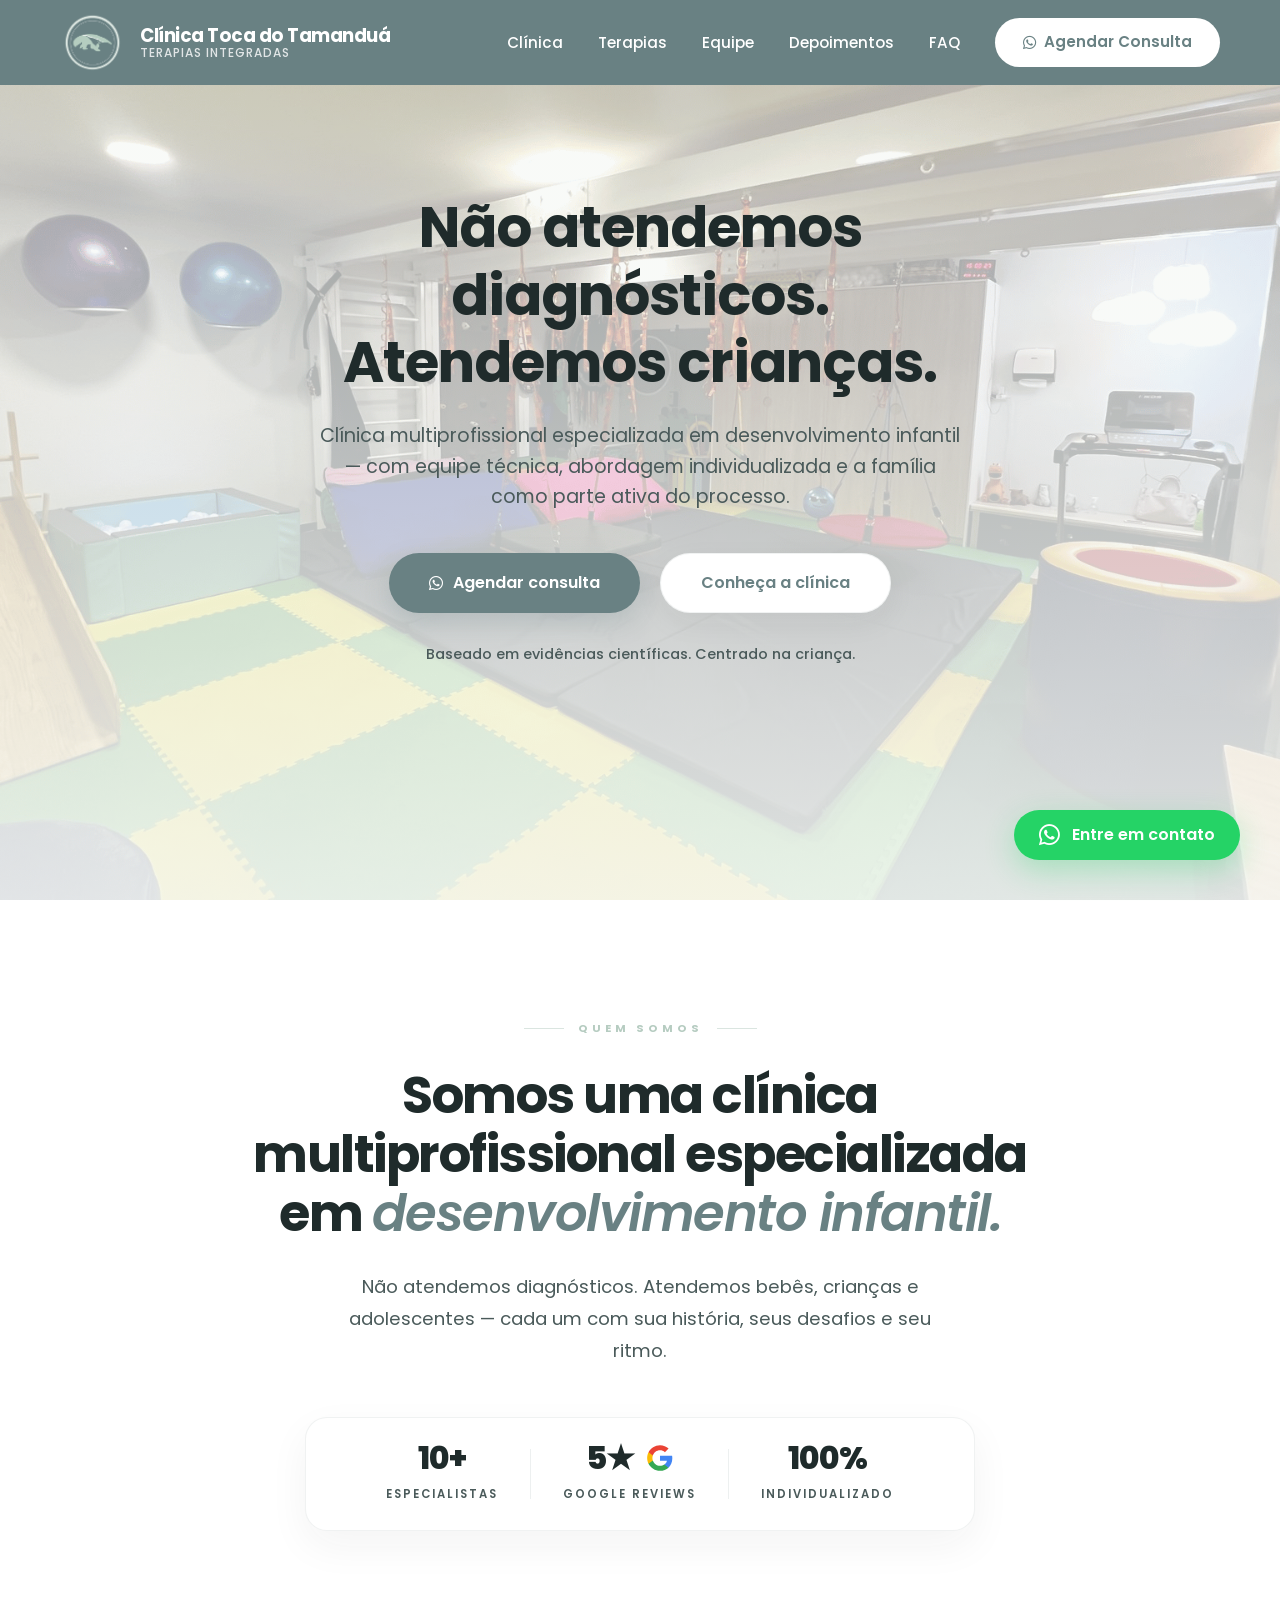
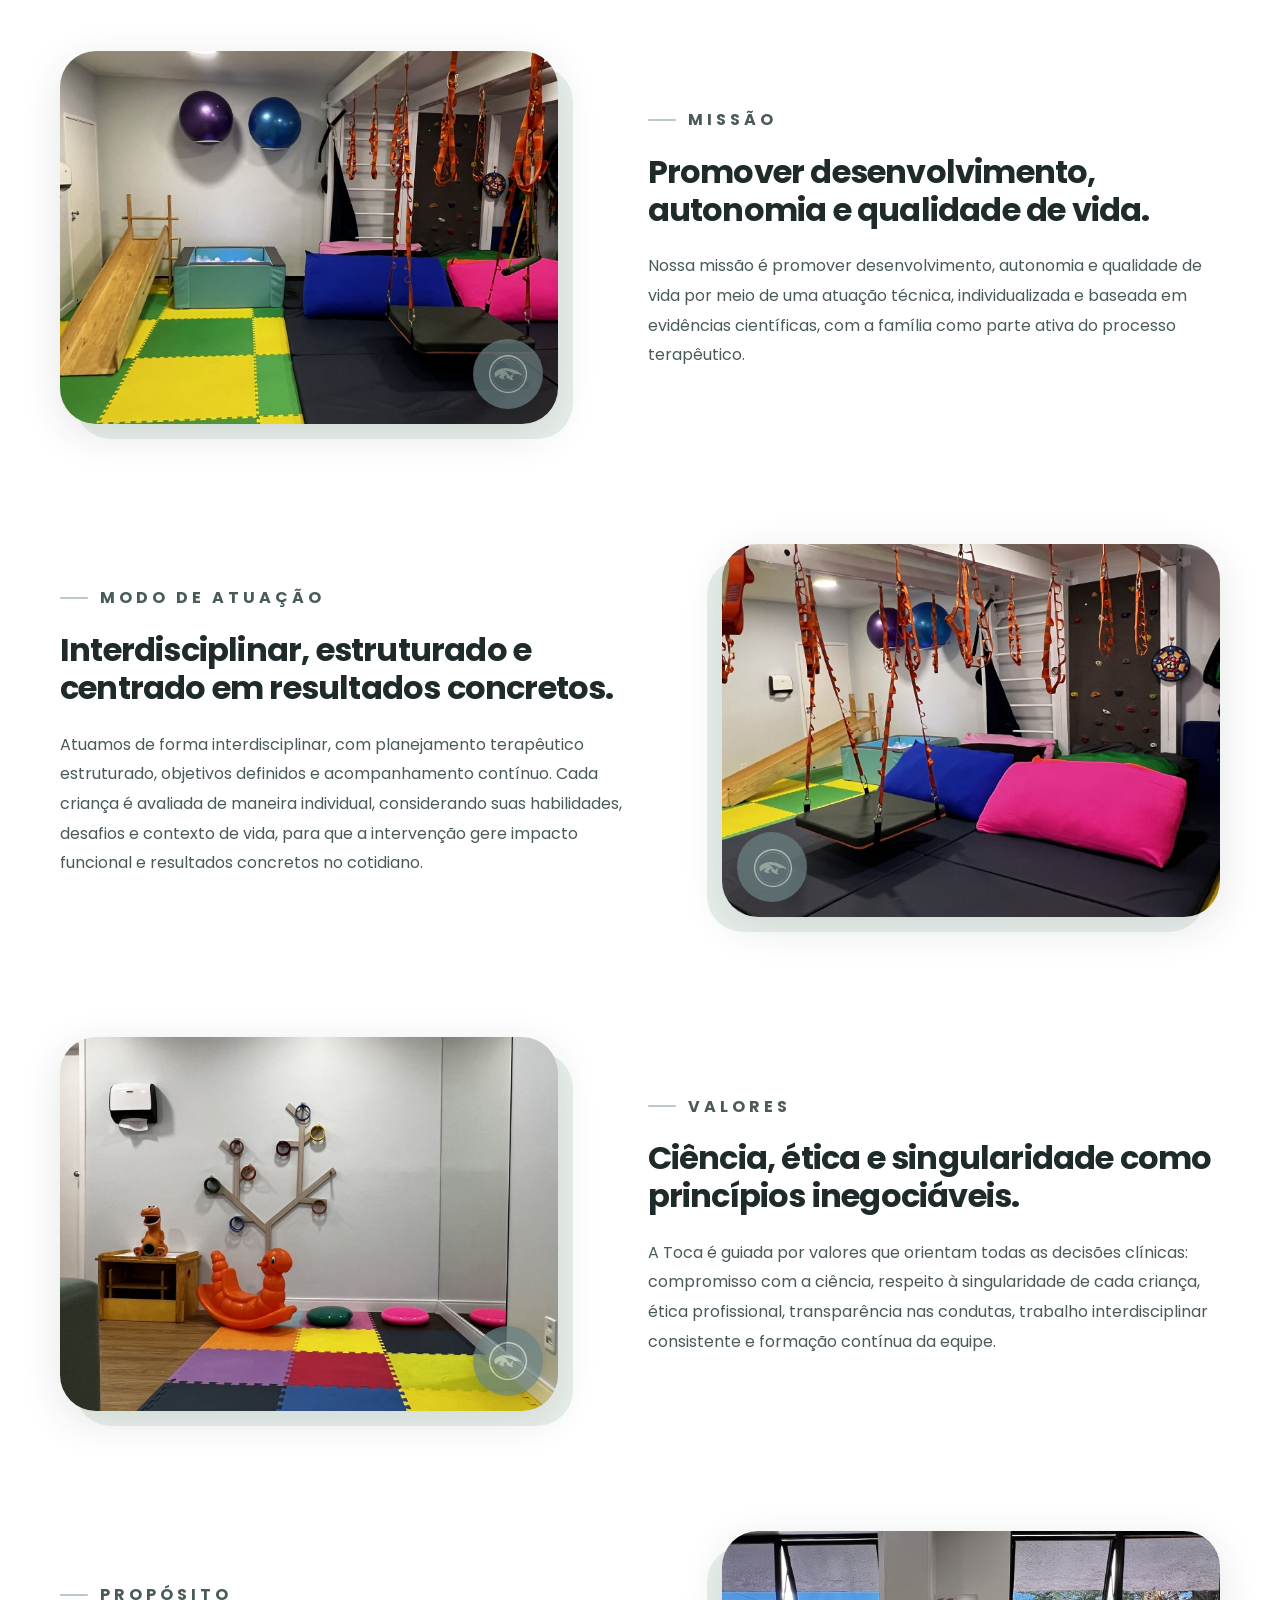
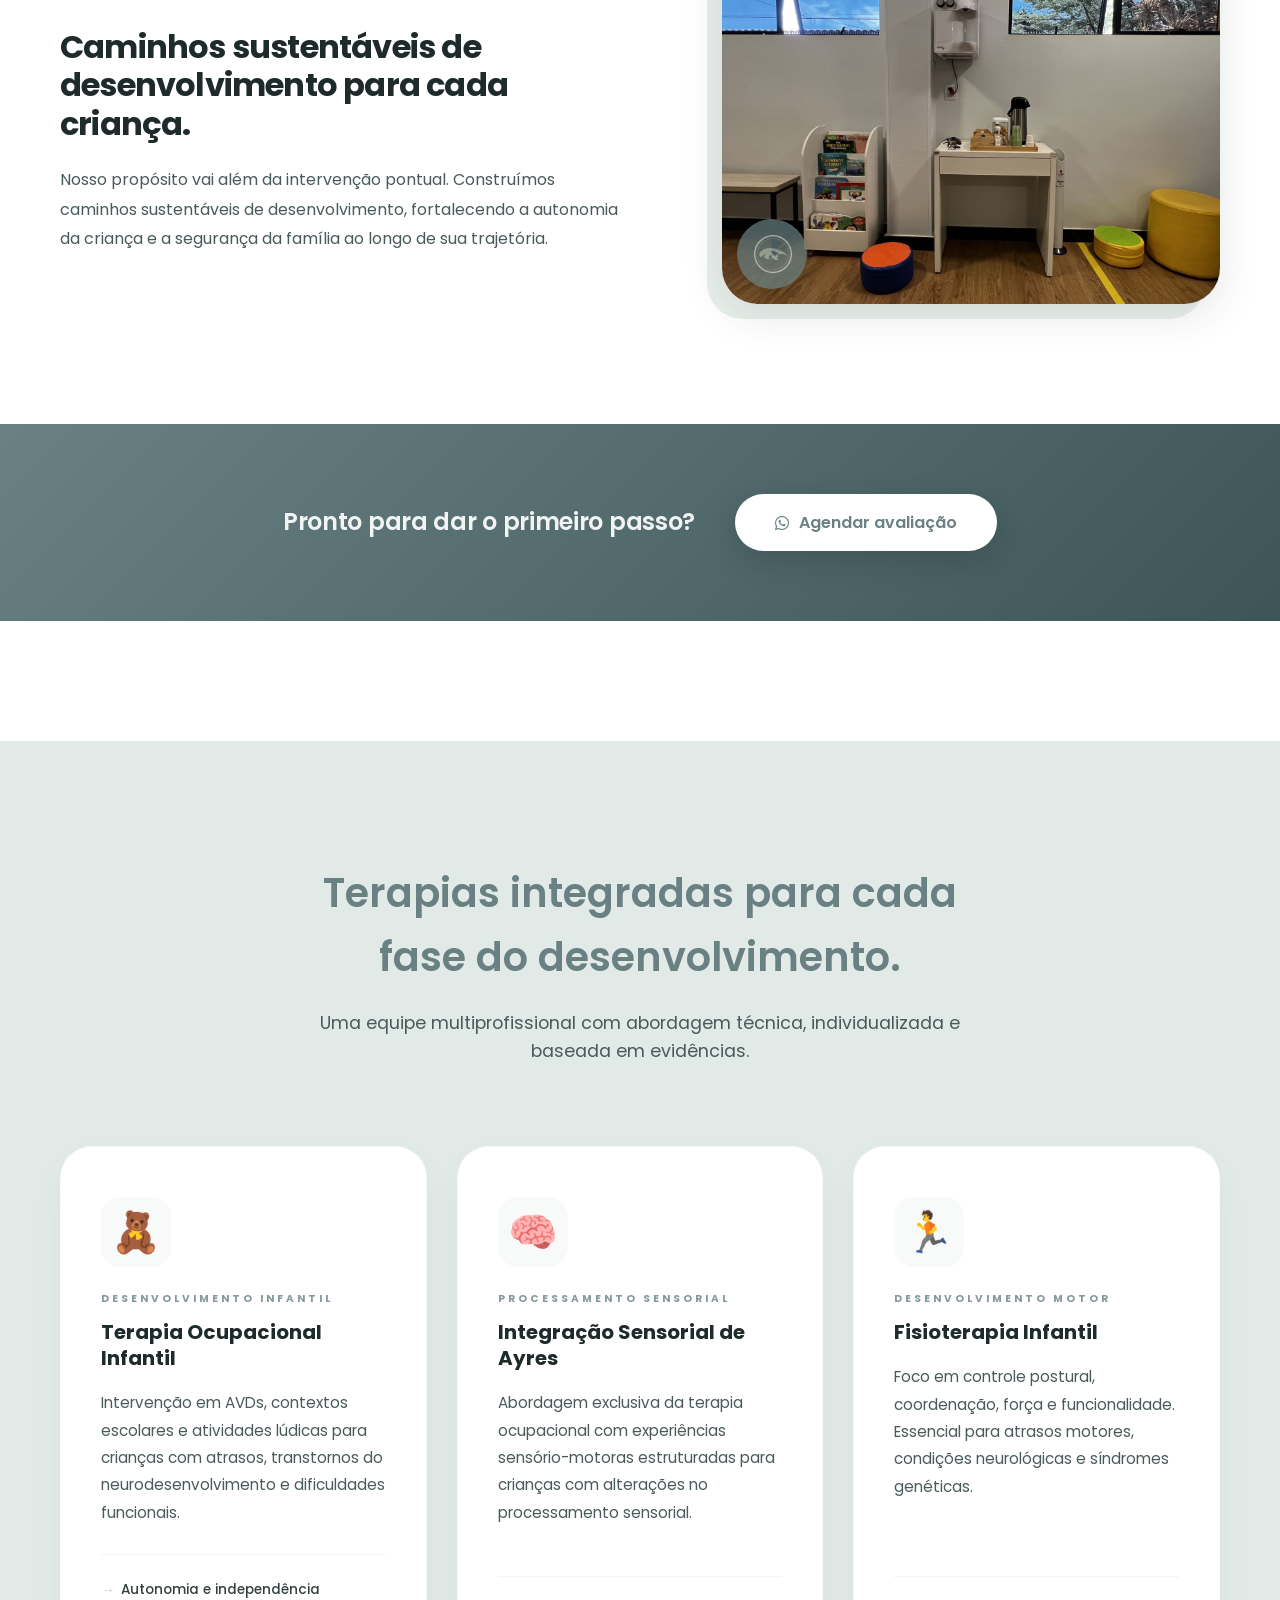
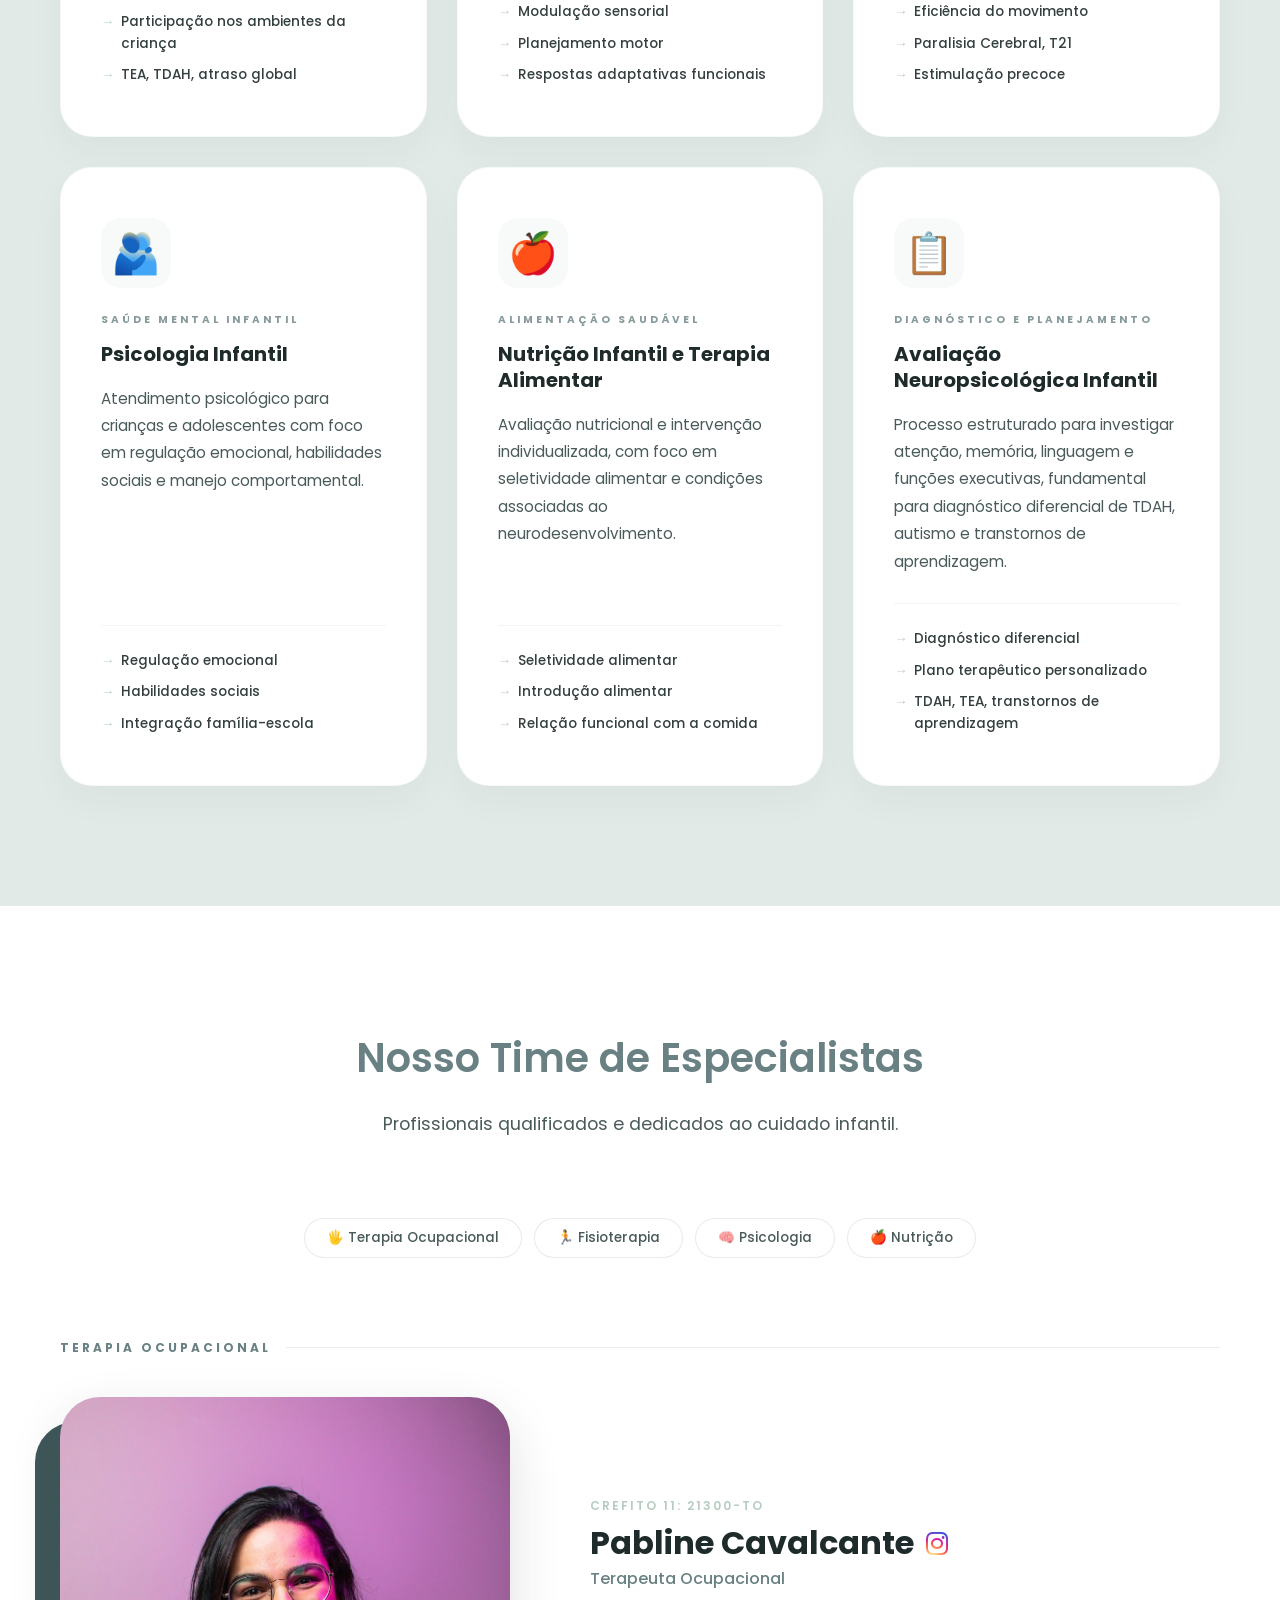
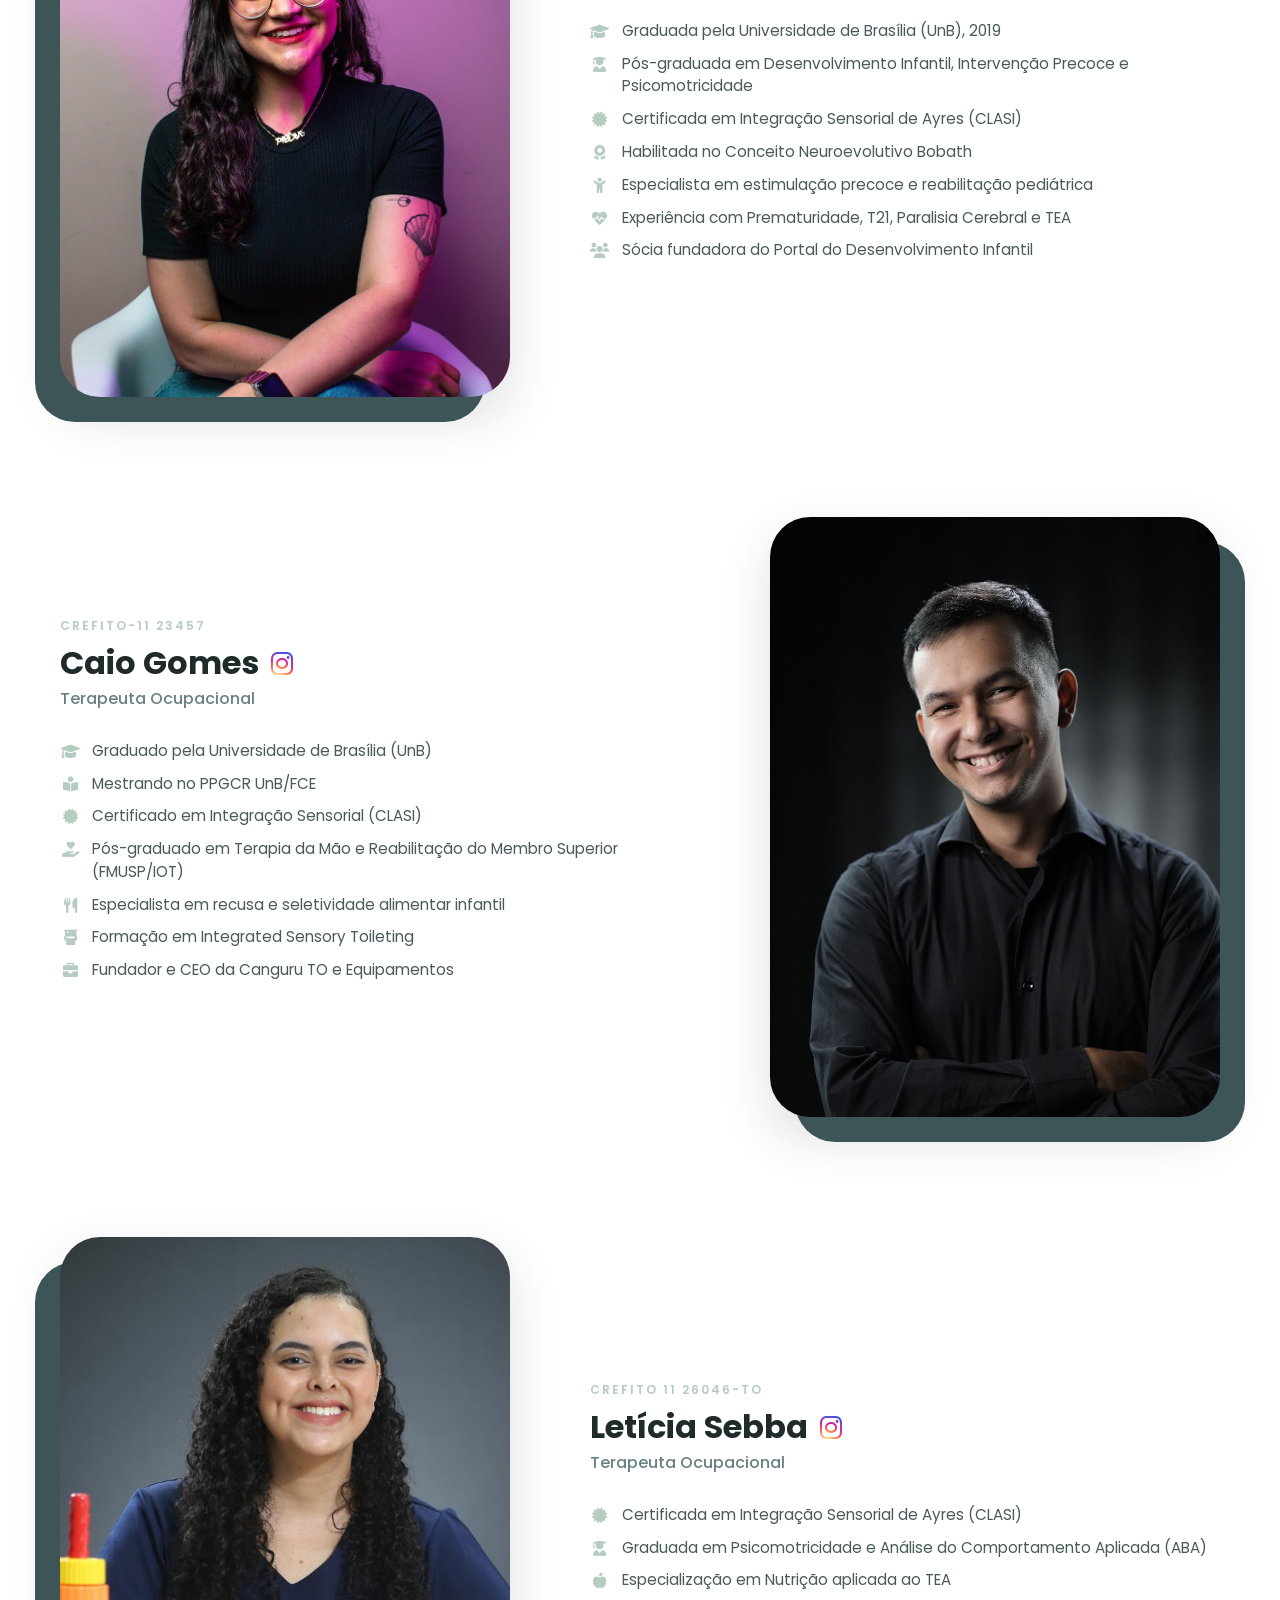
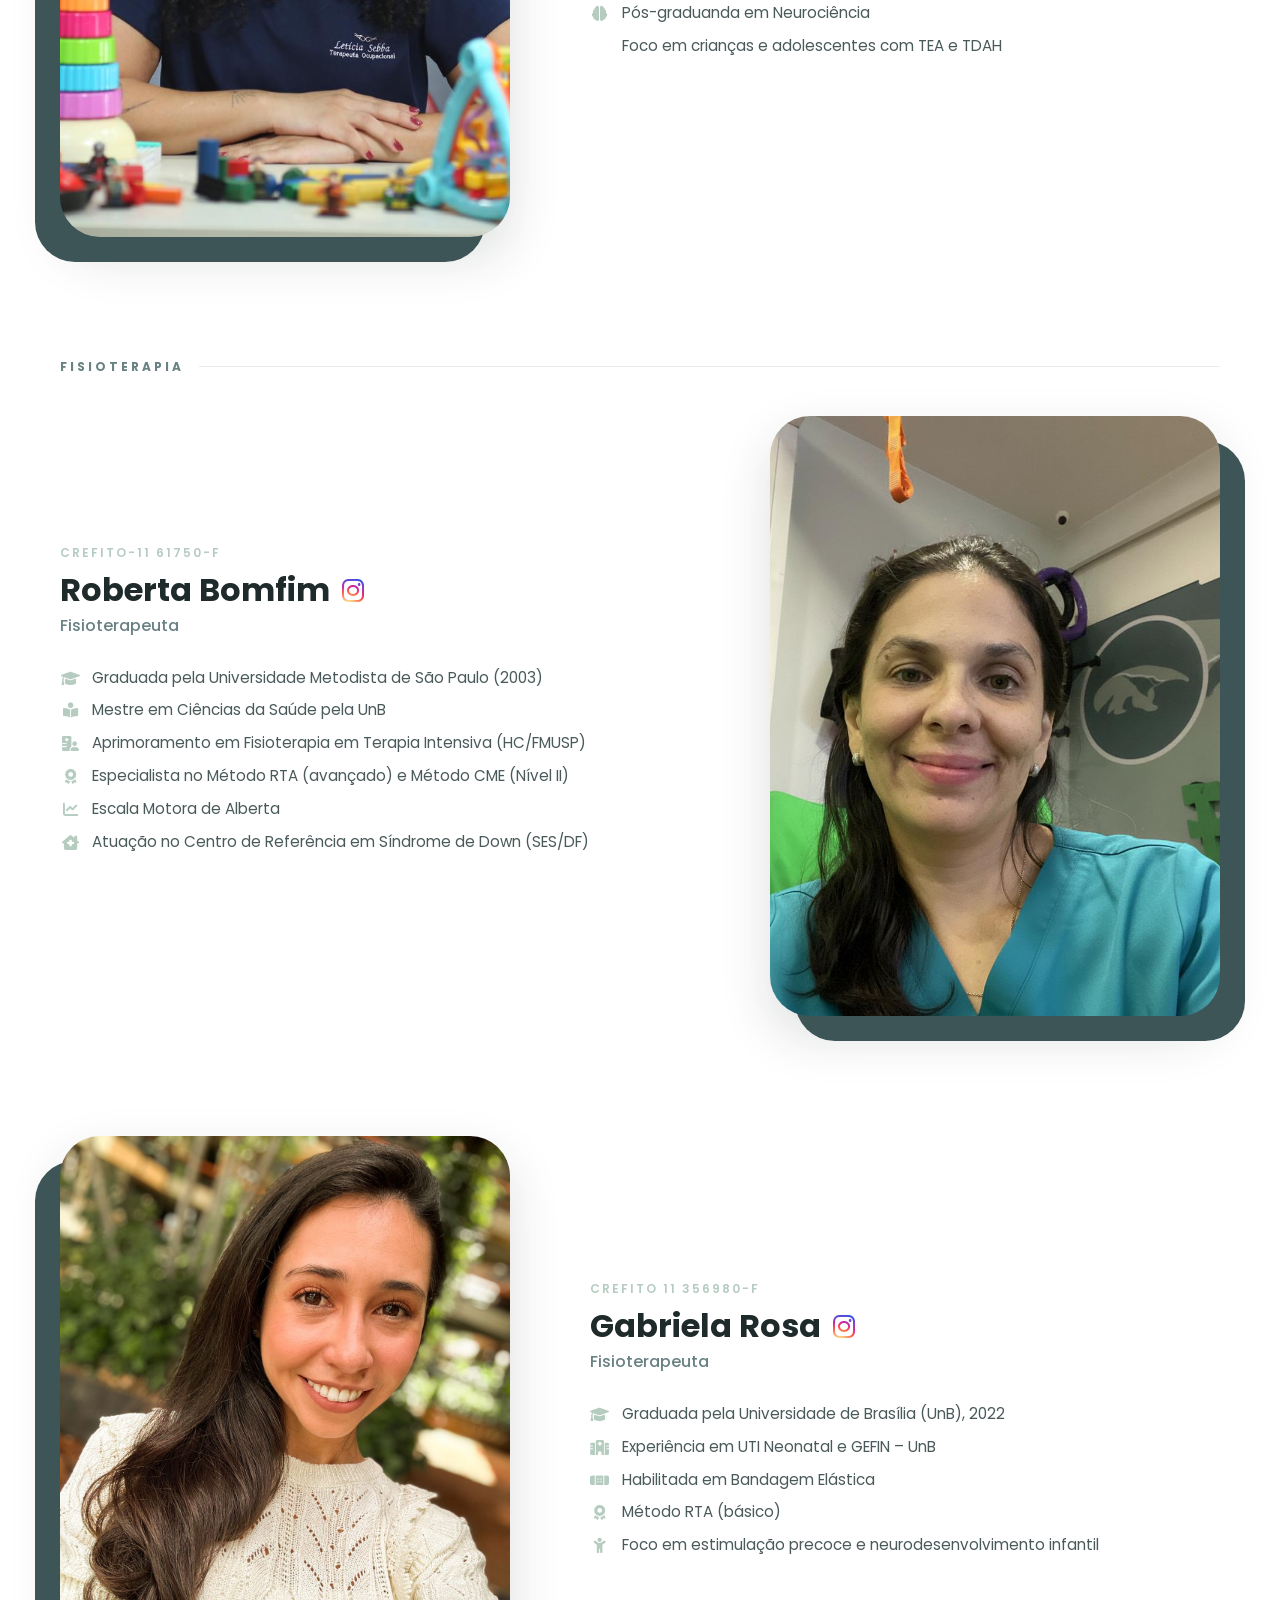
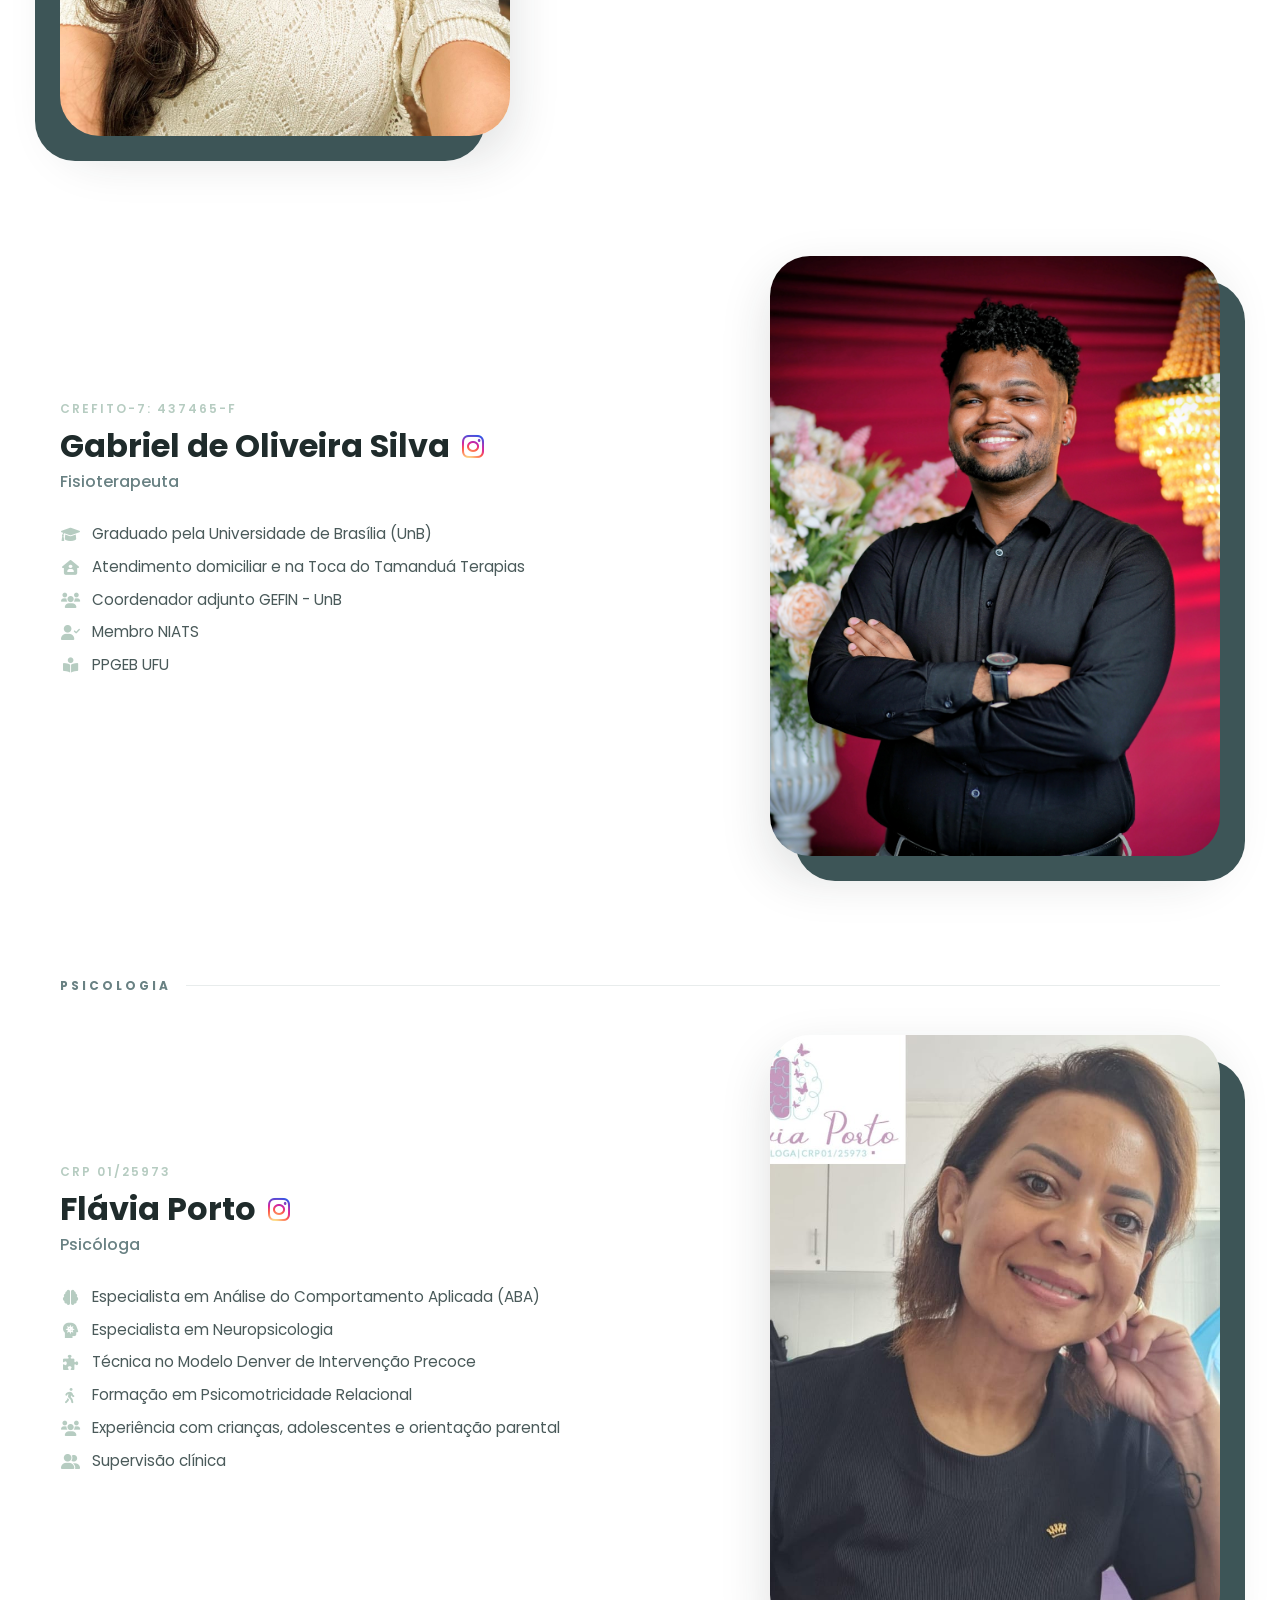
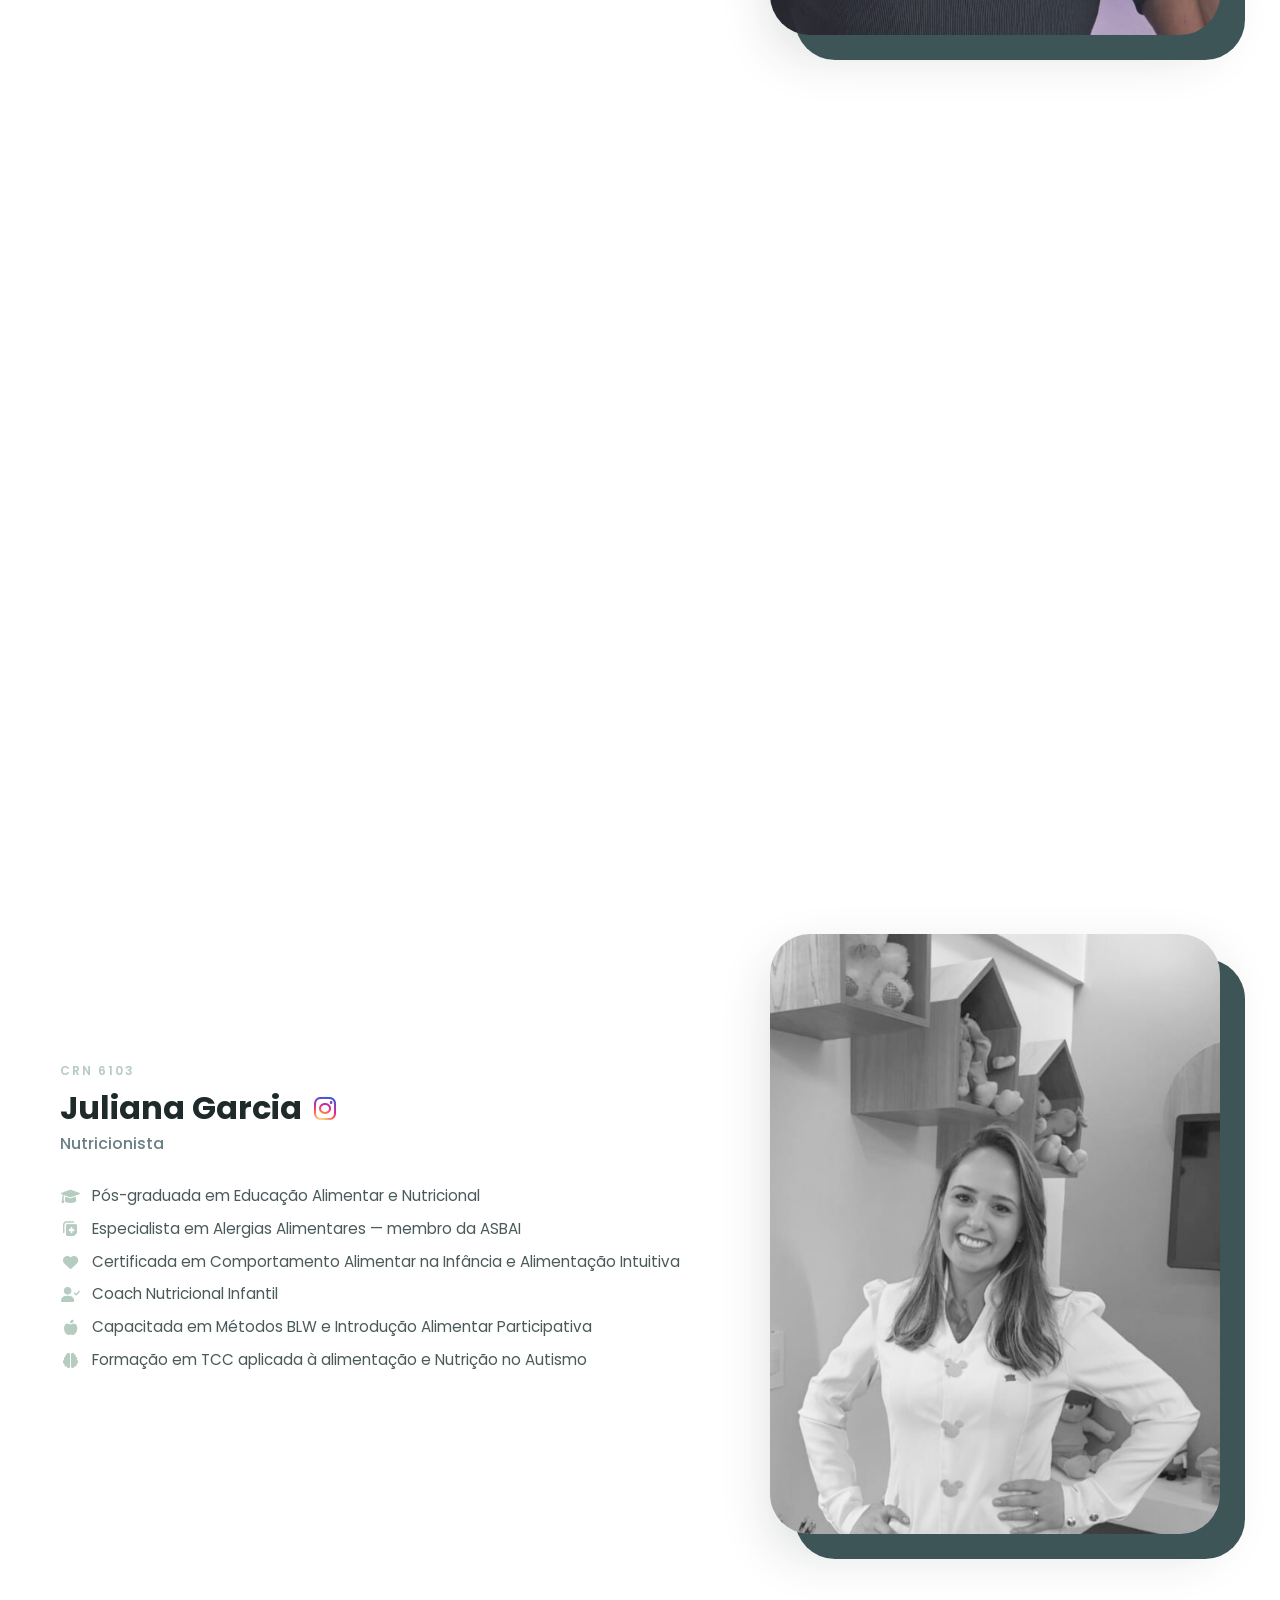
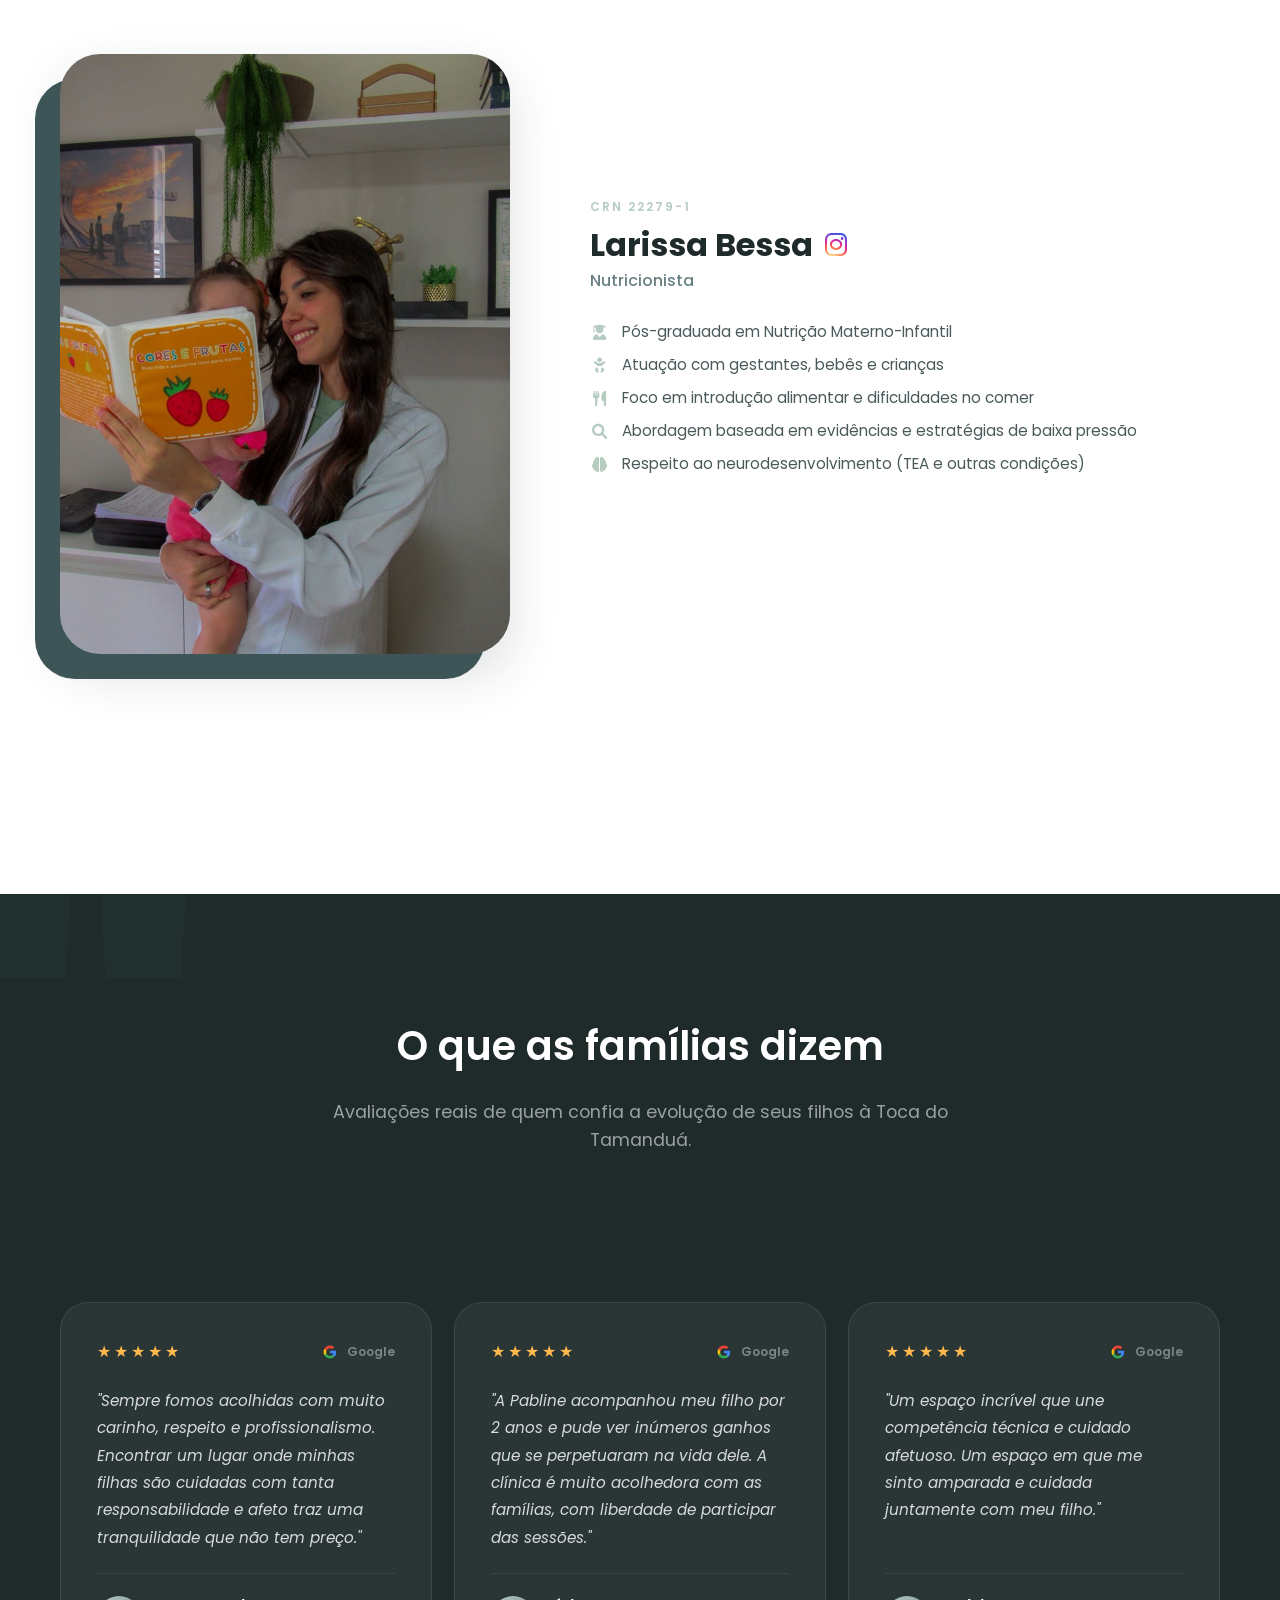
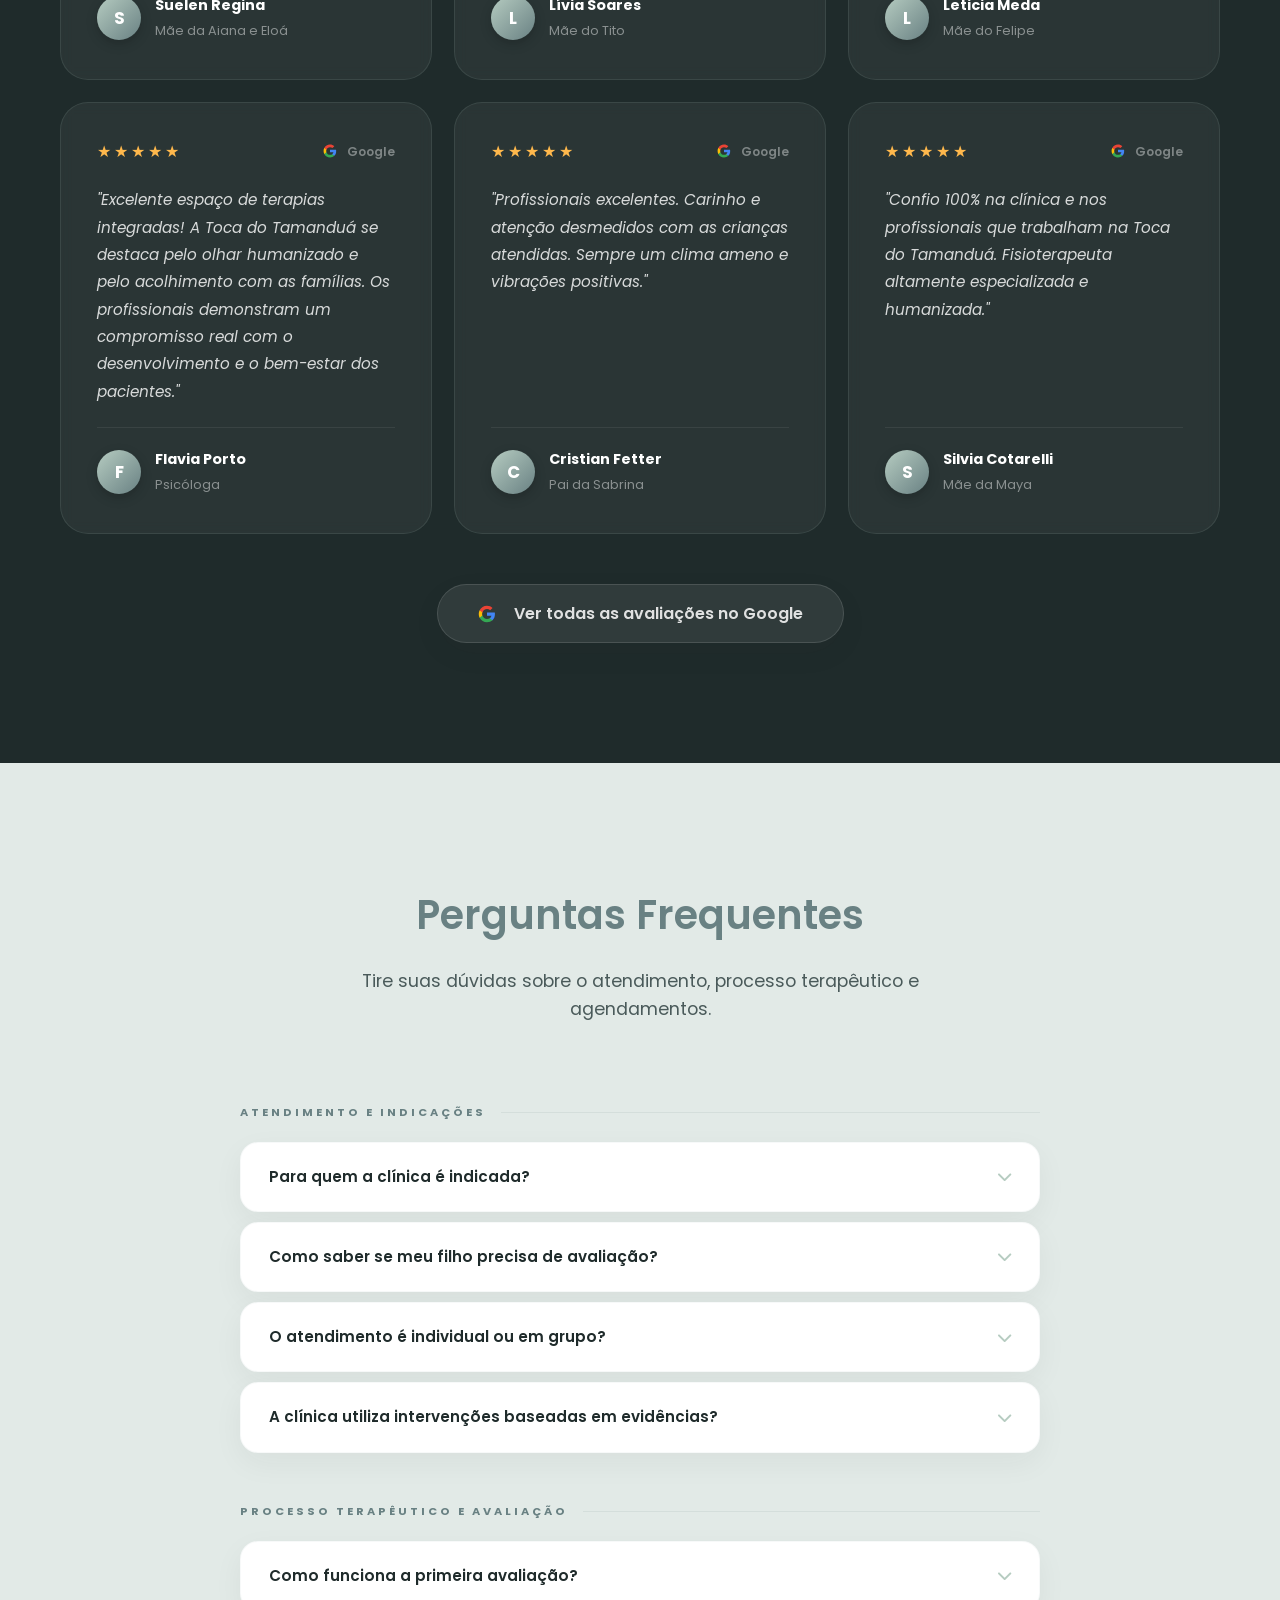
==== commit c52edb09: "Refatoração visual: ícones oficiais Google/Instagram, molduras de fotos estilizadas e melhorias de c" ====
--- a/index.html
+++ b/index.html
@@ -140,7 +140,7 @@
         </div>
     </header>
 
-    <section id="apresentacao" class="section section-apresentacao">
+    <section id="apresentacao" class="section section-apresentacao bg-light">
         <div class="container">
 
             <!-- Manifesto de abertura -->
@@ -157,7 +157,20 @@
                     <div class="mstat-divider"></div>
                     <a href="https://search.google.com/local/reviews?placeid=ChIJFVDHSPg7WpMR6pzRD45OApg"
                         target="_blank" class="mstat">
-                        <strong>5★ <i class="fab fa-google"></i></strong>
+                        <strong>5★ <svg class="google-icon" viewBox="0 0 24 24" xmlns="http://www.w3.org/2000/svg">
+                                <path
+                                    d="M22.56 12.25c0-.78-.07-1.53-.2-2.25H12v4.26h5.92c-.26 1.37-1.04 2.53-2.21 3.31v2.77h3.57c2.08-1.92 3.28-4.74 3.28-8.09z"
+                                    fill="#4285F4" />
+                                <path
+                                    d="M12 23c2.97 0 5.46-.98 7.28-2.66l-3.57-2.77c-.98.66-2.23 1.06-3.71 1.06-2.86 0-5.29-1.93-6.16-4.53H2.18v2.84C3.99 20.53 7.7 23 12 23z"
+                                    fill="#34A853" />
+                                <path
+                                    d="M5.84 14.09c-.22-.66-.35-1.36-.35-2.09s.13-1.43.35-2.09V7.07H2.18C1.43 8.55 1 10.22 1 12s.43 3.45 1.18 4.93l3.66-2.84z"
+                                    fill="#FBBC05" />
+                                <path
+                                    d="M12 5.38c1.62 0 3.06.56 4.21 1.64l3.15-3.15C17.45 2.09 14.97 1 12 1 7.7 1 3.99 3.47 2.18 7.07l3.66 2.84c.87-2.6 3.3-4.53 6.16-4.53z"
+                                    fill="#EA4335" />
+                            </svg></strong>
                         <span>Google Reviews</span>
                     </a>
                     <div class="mstat-divider"></div>
@@ -171,7 +184,9 @@
             <!-- Missão -->
             <div class="clinic-row reveal">
                 <div class="clinic-img">
-                    <img src="assets/ambiente/foto2.jpeg" alt="Sala de terapia ocupacional">
+                    <div class="clinic-img-wrapper">
+                        <img src="assets/ambiente/foto2.jpeg" alt="Sala de terapia ocupacional">
+                    </div>
                 </div>
                 <div class="clinic-text">
                     <p class="clinic-label">Missão</p>
@@ -185,7 +200,9 @@
             <!-- Modo de Atuação -->
             <div class="clinic-row clinic-row--reverse reveal">
                 <div class="clinic-img">
-                    <img src="assets/ambiente/foto6.jpeg" alt="Espaço de integração sensorial">
+                    <div class="clinic-img-wrapper">
+                        <img src="assets/ambiente/foto6.jpeg" alt="Espaço de integração sensorial">
+                    </div>
                 </div>
                 <div class="clinic-text">
                     <p class="clinic-label">Modo de Atuação</p>
@@ -200,7 +217,9 @@
             <!-- Valores -->
             <div class="clinic-row reveal">
                 <div class="clinic-img">
-                    <img src="assets/ambiente/foto3.jpeg" alt="Ambiente terapêutico da clínica">
+                    <div class="clinic-img-wrapper">
+                        <img src="assets/ambiente/foto3.jpeg" alt="Ambiente terapêutico da clínica">
+                    </div>
                 </div>
                 <div class="clinic-text">
                     <p class="clinic-label">Valores</p>
@@ -214,7 +233,9 @@
             <!-- Propósito -->
             <div class="clinic-row clinic-row--reverse reveal">
                 <div class="clinic-img">
-                    <img src="assets/ambiente/foto5.jpeg" alt="Área de acolhimento da clínica">
+                    <div class="clinic-img-wrapper">
+                        <img src="assets/ambiente/foto5.jpeg" alt="Área de acolhimento da clínica">
+                    </div>
                 </div>
                 <div class="clinic-text">
                     <p class="clinic-label">Propósito</p>
@@ -236,7 +257,7 @@
 
     </section>
 
-    <section id="especialidades" class="section bg-light">
+    <section id="especialidades" class="section bg-primary-subtle">
         <div class="container">
             <div class="section-header">
                 <h2>Terapias integradas para cada fase do desenvolvimento.</h2>
@@ -326,7 +347,7 @@
         </div>
     </section>
 
-    <section id="equipe" class="section bg-primary-subtle">
+    <section id="equipe" class="section bg-light">
         <div class="container">
             <div class="section-header">
                 <h2>Nosso Time de Especialistas</h2>
@@ -594,7 +615,21 @@
                     class="google-badge-link">
                     <div class="google-badge reveal">
                         <span class="badge-stars">★★★★★</span>
-                        <span class="badge-label"><i class="fab fa-google"></i> 5.0 no Google</span>
+                        <span class="badge-label"><svg class="google-icon" viewBox="0 0 24 24"
+                                xmlns="http://www.w3.org/2000/svg" style="width: 18px; height: 18px;">
+                                <path
+                                    d="M22.56 12.25c0-.78-.07-1.53-.2-2.25H12v4.26h5.92c-.26 1.37-1.04 2.53-2.21 3.31v2.77h3.57c2.08-1.92 3.28-4.74 3.28-8.09z"
+                                    fill="#4285F4" />
+                                <path
+                                    d="M12 23c2.97 0 5.46-.98 7.28-2.66l-3.57-2.77c-.98.66-2.23 1.06-3.71 1.06-2.86 0-5.29-1.93-6.16-4.53H2.18v2.84C3.99 20.53 7.7 23 12 23z"
+                                    fill="#34A853" />
+                                <path
+                                    d="M5.84 14.09c-.22-.66-.35-1.36-.35-2.09s.13-1.43.35-2.09V7.07H2.18C1.43 8.55 1 10.22 1 12s.43 3.45 1.18 4.93l3.66-2.84z"
+                                    fill="#FBBC05" />
+                                <path
+                                    d="M12 5.38c1.62 0 3.06.56 4.21 1.64l3.15-3.15C17.45 2.09 14.97 1 12 1 7.7 1 3.99 3.47 2.18 7.07l3.66 2.84c.87-2.6 3.3-4.53 6.16-4.53z"
+                                    fill="#EA4335" />
+                            </svg> 5.0 no Google</span>
                     </div>
                 </a>
             </div>
@@ -604,7 +639,22 @@
                 <div class="testimonial-card reveal">
                     <div class="t-header">
                         <div class="t-stars">★★★★★</div>
-                        <div class="t-source"><i class="fab fa-google"></i> Google</div>
+                        <div class="t-source"><svg class="google-icon" viewBox="0 0 24 24"
+                                xmlns="http://www.w3.org/2000/svg"
+                                style="width: 14px; height: 14px; margin-right: 4px;">
+                                <path
+                                    d="M22.56 12.25c0-.78-.07-1.53-.2-2.25H12v4.26h5.92c-.26 1.37-1.04 2.53-2.21 3.31v2.77h3.57c2.08-1.92 3.28-4.74 3.28-8.09z"
+                                    fill="#4285F4" />
+                                <path
+                                    d="M12 23c2.97 0 5.46-.98 7.28-2.66l-3.57-2.77c-.98.66-2.23 1.06-3.71 1.06-2.86 0-5.29-1.93-6.16-4.53H2.18v2.84C3.99 20.53 7.7 23 12 23z"
+                                    fill="#34A853" />
+                                <path
+                                    d="M5.84 14.09c-.22-.66-.35-1.36-.35-2.09s.13-1.43.35-2.09V7.07H2.18C1.43 8.55 1 10.22 1 12s.43 3.45 1.18 4.93l3.66-2.84z"
+                                    fill="#FBBC05" />
+                                <path
+                                    d="M12 5.38c1.62 0 3.06.56 4.21 1.64l3.15-3.15C17.45 2.09 14.97 1 12 1 7.7 1 3.99 3.47 2.18 7.07l3.66 2.84c.87-2.6 3.3-4.53 6.16-4.53z"
+                                    fill="#EA4335" />
+                            </svg> Google</div>
                     </div>
                     <blockquote>"Sempre fomos acolhidas com muito carinho, respeito e profissionalismo. Encontrar um
                         lugar onde minhas filhas são cuidadas com tanta responsabilidade e afeto traz uma tranquilidade
@@ -621,7 +671,22 @@
                 <div class="testimonial-card reveal">
                     <div class="t-header">
                         <div class="t-stars">★★★★★</div>
-                        <div class="t-source"><i class="fab fa-google"></i> Google</div>
+                        <div class="t-source"><svg class="google-icon" viewBox="0 0 24 24"
+                                xmlns="http://www.w3.org/2000/svg"
+                                style="width: 14px; height: 14px; margin-right: 4px;">
+                                <path
+                                    d="M22.56 12.25c0-.78-.07-1.53-.2-2.25H12v4.26h5.92c-.26 1.37-1.04 2.53-2.21 3.31v2.77h3.57c2.08-1.92 3.28-4.74 3.28-8.09z"
+                                    fill="#4285F4" />
+                                <path
+                                    d="M12 23c2.97 0 5.46-.98 7.28-2.66l-3.57-2.77c-.98.66-2.23 1.06-3.71 1.06-2.86 0-5.29-1.93-6.16-4.53H2.18v2.84C3.99 20.53 7.7 23 12 23z"
+                                    fill="#34A853" />
+                                <path
+                                    d="M5.84 14.09c-.22-.66-.35-1.36-.35-2.09s.13-1.43.35-2.09V7.07H2.18C1.43 8.55 1 10.22 1 12s.43 3.45 1.18 4.93l3.66-2.84z"
+                                    fill="#FBBC05" />
+                                <path
+                                    d="M12 5.38c1.62 0 3.06.56 4.21 1.64l3.15-3.15C17.45 2.09 14.97 1 12 1 7.7 1 3.99 3.47 2.18 7.07l3.66 2.84c.87-2.6 3.3-4.53 6.16-4.53z"
+                                    fill="#EA4335" />
+                            </svg> Google</div>
                     </div>
                     <blockquote>"A Pabline acompanhou meu filho por 2 anos e pude ver inúmeros ganhos que se perpetuaram
                         na vida dele. A clínica é muito acolhedora com as famílias, com liberdade de participar das
@@ -638,7 +703,22 @@
                 <div class="testimonial-card reveal">
                     <div class="t-header">
                         <div class="t-stars">★★★★★</div>
-                        <div class="t-source"><i class="fab fa-google"></i> Google</div>
+                        <div class="t-source"><svg class="google-icon" viewBox="0 0 24 24"
+                                xmlns="http://www.w3.org/2000/svg"
+                                style="width: 14px; height: 14px; margin-right: 4px;">
+                                <path
+                                    d="M22.56 12.25c0-.78-.07-1.53-.2-2.25H12v4.26h5.92c-.26 1.37-1.04 2.53-2.21 3.31v2.77h3.57c2.08-1.92 3.28-4.74 3.28-8.09z"
+                                    fill="#4285F4" />
+                                <path
+                                    d="M12 23c2.97 0 5.46-.98 7.28-2.66l-3.57-2.77c-.98.66-2.23 1.06-3.71 1.06-2.86 0-5.29-1.93-6.16-4.53H2.18v2.84C3.99 20.53 7.7 23 12 23z"
+                                    fill="#34A853" />
+                                <path
+                                    d="M5.84 14.09c-.22-.66-.35-1.36-.35-2.09s.13-1.43.35-2.09V7.07H2.18C1.43 8.55 1 10.22 1 12s.43 3.45 1.18 4.93l3.66-2.84z"
+                                    fill="#FBBC05" />
+                                <path
+                                    d="M12 5.38c1.62 0 3.06.56 4.21 1.64l3.15-3.15C17.45 2.09 14.97 1 12 1 7.7 1 3.99 3.47 2.18 7.07l3.66 2.84c.87-2.6 3.3-4.53 6.16-4.53z"
+                                    fill="#EA4335" />
+                            </svg> Google</div>
                     </div>
                     <blockquote>"Um espaço incrível que une competência técnica e cuidado afetuoso. Um espaço em que me
                         sinto amparada e cuidada juntamente com meu filho."</blockquote>
@@ -654,7 +734,22 @@
                 <div class="testimonial-card reveal">
                     <div class="t-header">
                         <div class="t-stars">★★★★★</div>
-                        <div class="t-source"><i class="fab fa-google"></i> Google</div>
+                        <div class="t-source"><svg class="google-icon" viewBox="0 0 24 24"
+                                xmlns="http://www.w3.org/2000/svg"
+                                style="width: 14px; height: 14px; margin-right: 4px;">
+                                <path
+                                    d="M22.56 12.25c0-.78-.07-1.53-.2-2.25H12v4.26h5.92c-.26 1.37-1.04 2.53-2.21 3.31v2.77h3.57c2.08-1.92 3.28-4.74 3.28-8.09z"
+                                    fill="#4285F4" />
+                                <path
+                                    d="M12 23c2.97 0 5.46-.98 7.28-2.66l-3.57-2.77c-.98.66-2.23 1.06-3.71 1.06-2.86 0-5.29-1.93-6.16-4.53H2.18v2.84C3.99 20.53 7.7 23 12 23z"
+                                    fill="#34A853" />
+                                <path
+                                    d="M5.84 14.09c-.22-.66-.35-1.36-.35-2.09s.13-1.43.35-2.09V7.07H2.18C1.43 8.55 1 10.22 1 12s.43 3.45 1.18 4.93l3.66-2.84z"
+                                    fill="#FBBC05" />
+                                <path
+                                    d="M12 5.38c1.62 0 3.06.56 4.21 1.64l3.15-3.15C17.45 2.09 14.97 1 12 1 7.7 1 3.99 3.47 2.18 7.07l3.66 2.84c.87-2.6 3.3-4.53 6.16-4.53z"
+                                    fill="#EA4335" />
+                            </svg> Google</div>
                     </div>
                     <blockquote>"Excelente espaço de terapias integradas! A Toca do Tamanduá se destaca pelo olhar
                         humanizado e pelo acolhimento com as famílias. Os profissionais demonstram um compromisso real
@@ -671,7 +766,22 @@
                 <div class="testimonial-card reveal">
                     <div class="t-header">
                         <div class="t-stars">★★★★★</div>
-                        <div class="t-source"><i class="fab fa-google"></i> Google</div>
+                        <div class="t-source"><svg class="google-icon" viewBox="0 0 24 24"
+                                xmlns="http://www.w3.org/2000/svg"
+                                style="width: 14px; height: 14px; margin-right: 4px;">
+                                <path
+                                    d="M22.56 12.25c0-.78-.07-1.53-.2-2.25H12v4.26h5.92c-.26 1.37-1.04 2.53-2.21 3.31v2.77h3.57c2.08-1.92 3.28-4.74 3.28-8.09z"
+                                    fill="#4285F4" />
+                                <path
+                                    d="M12 23c2.97 0 5.46-.98 7.28-2.66l-3.57-2.77c-.98.66-2.23 1.06-3.71 1.06-2.86 0-5.29-1.93-6.16-4.53H2.18v2.84C3.99 20.53 7.7 23 12 23z"
+                                    fill="#34A853" />
+                                <path
+                                    d="M5.84 14.09c-.22-.66-.35-1.36-.35-2.09s.13-1.43.35-2.09V7.07H2.18C1.43 8.55 1 10.22 1 12s.43 3.45 1.18 4.93l3.66-2.84z"
+                                    fill="#FBBC05" />
+                                <path
+                                    d="M12 5.38c1.62 0 3.06.56 4.21 1.64l3.15-3.15C17.45 2.09 14.97 1 12 1 7.7 1 3.99 3.47 2.18 7.07l3.66 2.84c.87-2.6 3.3-4.53 6.16-4.53z"
+                                    fill="#EA4335" />
+                            </svg> Google</div>
                     </div>
                     <blockquote>"Profissionais excelentes. Carinho e atenção desmedidos com as crianças atendidas.
                         Sempre um clima ameno e vibrações positivas."</blockquote>
@@ -687,7 +797,22 @@
                 <div class="testimonial-card reveal">
                     <div class="t-header">
                         <div class="t-stars">★★★★★</div>
-                        <div class="t-source"><i class="fab fa-google"></i> Google</div>
+                        <div class="t-source"><svg class="google-icon" viewBox="0 0 24 24"
+                                xmlns="http://www.w3.org/2000/svg"
+                                style="width: 14px; height: 14px; margin-right: 4px;">
+                                <path
+                                    d="M22.56 12.25c0-.78-.07-1.53-.2-2.25H12v4.26h5.92c-.26 1.37-1.04 2.53-2.21 3.31v2.77h3.57c2.08-1.92 3.28-4.74 3.28-8.09z"
+                                    fill="#4285F4" />
+                                <path
+                                    d="M12 23c2.97 0 5.46-.98 7.28-2.66l-3.57-2.77c-.98.66-2.23 1.06-3.71 1.06-2.86 0-5.29-1.93-6.16-4.53H2.18v2.84C3.99 20.53 7.7 23 12 23z"
+                                    fill="#34A853" />
+                                <path
+                                    d="M5.84 14.09c-.22-.66-.35-1.36-.35-2.09s.13-1.43.35-2.09V7.07H2.18C1.43 8.55 1 10.22 1 12s.43 3.45 1.18 4.93l3.66-2.84z"
+                                    fill="#FBBC05" />
+                                <path
+                                    d="M12 5.38c1.62 0 3.06.56 4.21 1.64l3.15-3.15C17.45 2.09 14.97 1 12 1 7.7 1 3.99 3.47 2.18 7.07l3.66 2.84c.87-2.6 3.3-4.53 6.16-4.53z"
+                                    fill="#EA4335" />
+                            </svg> Google</div>
                     </div>
                     <blockquote>"Confio 100% na clínica e nos profissionais que trabalham na Toca do Tamanduá.
                         Fisioterapeuta altamente especializada e humanizada."</blockquote>
@@ -705,14 +830,28 @@
             <div class="reviews-cta reveal">
                 <a href="https://search.google.com/local/reviews?placeid=ChIJFVDHSPg7WpMR6pzRD45OApg" target="_blank"
                     class="btn-secondary">
-                    <i class="fab fa-google"></i> Ver todas as avaliações no Google
+                    <svg class="google-icon" viewBox="0 0 24 24" xmlns="http://www.w3.org/2000/svg"
+                        style="width: 18px; height: 18px; margin-right: 8px;">
+                        <path
+                            d="M22.56 12.25c0-.78-.07-1.53-.2-2.25H12v4.26h5.92c-.26 1.37-1.04 2.53-2.21 3.31v2.77h3.57c2.08-1.92 3.28-4.74 3.28-8.09z"
+                            fill="#4285F4" />
+                        <path
+                            d="M12 23c2.97 0 5.46-.98 7.28-2.66l-3.57-2.77c-.98.66-2.23 1.06-3.71 1.06-2.86 0-5.29-1.93-6.16-4.53H2.18v2.84C3.99 20.53 7.7 23 12 23z"
+                            fill="#34A853" />
+                        <path
+                            d="M5.84 14.09c-.22-.66-.35-1.36-.35-2.09s.13-1.43.35-2.09V7.07H2.18C1.43 8.55 1 10.22 1 12s.43 3.45 1.18 4.93l3.66-2.84z"
+                            fill="#FBBC05" />
+                        <path
+                            d="M12 5.38c1.62 0 3.06.56 4.21 1.64l3.15-3.15C17.45 2.09 14.97 1 12 1 7.7 1 3.99 3.47 2.18 7.07l3.66 2.84c.87-2.6 3.3-4.53 6.16-4.53z"
+                            fill="#EA4335" />
+                    </svg> Ver todas as avaliações no Google
                 </a>
             </div>
 
         </div>
     </section>
 
-    <section id="faq" class="section">
+    <section id="faq" class="section bg-primary-subtle">
         <div class="container">
             <div class="section-header">
                 <h2>Perguntas Frequentes</h2>
@@ -897,7 +1036,22 @@
                     <p><i class="fab fa-whatsapp"></i> (61) 3977-6912</p>
                     <p><i class="fas fa-envelope"></i> tocadotamanduaterapias@gmail.com</p>
                     <p><a href="https://search.google.com/local/reviews?placeid=ChIJFVDHSPg7WpMR6pzRD45OApg"
-                            target="_blank" style="color: inherit; text-decoration: none;"><i class="fab fa-google"></i>
+                            target="_blank" style="color: inherit; text-decoration: none;"><svg class="google-icon"
+                                viewBox="0 0 24 24" xmlns="http://www.w3.org/2000/svg"
+                                style="width: 16px; height: 16px; margin-right: 4px;">
+                                <path
+                                    d="M22.56 12.25c0-.78-.07-1.53-.2-2.25H12v4.26h5.92c-.26 1.37-1.04 2.53-2.21 3.31v2.77h3.57c2.08-1.92 3.28-4.74 3.28-8.09z"
+                                    fill="#4285F4" />
+                                <path
+                                    d="M12 23c2.97 0 5.46-.98 7.28-2.66l-3.57-2.77c-.98.66-2.23 1.06-3.71 1.06-2.86 0-5.29-1.93-6.16-4.53H2.18v2.84C3.99 20.53 7.7 23 12 23z"
+                                    fill="#34A853" />
+                                <path
+                                    d="M5.84 14.09c-.22-.66-.35-1.36-.35-2.09s.13-1.43.35-2.09V7.07H2.18C1.43 8.55 1 10.22 1 12s.43 3.45 1.18 4.93l3.66-2.84z"
+                                    fill="#FBBC05" />
+                                <path
+                                    d="M12 5.38c1.62 0 3.06.56 4.21 1.64l3.15-3.15C17.45 2.09 14.97 1 12 1 7.7 1 3.99 3.47 2.18 7.07l3.66 2.84c.87-2.6 3.3-4.53 6.16-4.53z"
+                                    fill="#EA4335" />
+                            </svg>
                             Avaliações no Google (5.0 ★)</a></p>
                 </div>
                 <div class="footer-col social">
--- a/style.css
+++ b/style.css
@@ -10,10 +10,18 @@
     --text-muted: #4A5A5A;
     --accent: #B6CCC1;
     --white: #FFFFFF;
-    --bg-primary-subtle: #F0F4F3;
-    /* Added for section contrast */
+    --bg-primary-subtle: #E2EAE7;
+    /* Darkened for better section contrast */
     --glass: rgba(255, 255, 255, 0.8);
     --shadow: 0 10px 30px rgba(31, 43, 43, 0.05);
+}
+
+.google-icon {
+    width: 24px;
+    height: 24px;
+    display: inline-block;
+    vertical-align: middle;
+    flex-shrink: 0;
 }
 
 /* Base Styles */
@@ -460,14 +468,13 @@
     transition: all 0.3s ease;
 }
 
-.mstat strong i {
-    font-size: 1.5rem;
-    color: #4285F4;
-    /* Google blue */
+.mstat strong .google-icon {
+    width: 28px;
+    height: 28px;
     transition: transform 0.3s ease;
 }
 
-a.mstat:hover strong i {
+a.mstat:hover strong .google-icon {
     transform: scale(1.1);
 }
 
@@ -509,16 +516,75 @@
 }
 
 .clinic-img {
+    position: relative;
+    z-index: 1;
+}
+
+/* Base style for the image container */
+.clinic-img-wrapper {
+    position: relative;
     border-radius: 36px;
     overflow: hidden;
     aspect-ratio: 4/3;
-    box-shadow: 0 2px 4px rgba(31, 43, 43, .04),
-        0 8px 20px rgba(31, 43, 43, .06),
-        0 30px 65px rgba(31, 43, 43, .10);
-    position: relative;
-}
-
-.clinic-img img {
+    box-shadow: 0 10px 40px rgba(31, 43, 43, 0.12);
+    z-index: 2;
+}
+
+/* Decorative background shape */
+.clinic-img::before {
+    content: '';
+    position: absolute;
+    top: 15px;
+    left: 15px;
+    width: 100%;
+    height: 100%;
+    background: var(--secondary);
+    opacity: 0.3;
+    border-radius: 36px;
+    z-index: 0;
+    transition: all 0.6s cubic-bezier(.2, 1, .3, 1);
+}
+
+.clinic-row--reverse .clinic-img::before {
+    left: -15px;
+}
+
+.clinic-row:hover .clinic-img::before {
+    transform: translate(-5px, -5px);
+    opacity: 0.25;
+}
+
+/* Branded floating seal (Badge) */
+.clinic-img::after {
+    content: '';
+    position: absolute;
+    bottom: 15px;
+    right: 15px;
+    width: 70px;
+    height: 70px;
+    background-color: var(--primary);
+    background-image: url('assets/icones/logo_transparente.png');
+    background-size: 65%;
+    background-position: center;
+    background-repeat: no-repeat;
+    box-shadow: 0 5px 15px rgba(0, 0, 0, 0.2);
+    opacity: 0.7;
+    border-radius: 50%;
+    z-index: 3;
+    pointer-events: none;
+    transition: all 0.8s cubic-bezier(0.2, 1, 0.3, 1);
+}
+
+.clinic-row--reverse .clinic-img::after {
+    right: auto;
+    left: 15px;
+}
+
+.clinic-row:hover .clinic-img::after {
+    transform: scale(1.1) rotate(15deg);
+}
+
+.clinic-img-wrapper img {
     width: 100%;
     height: 100%;
     object-fit: cover;
@@ -526,7 +592,7 @@
     display: block;
 }
 
-.clinic-row:hover .clinic-img img {
+.clinic-row:hover .clinic-img-wrapper img {
     transform: scale(1.06);
 }
 
@@ -656,28 +722,12 @@
 
 
 
-/* Specialties Section Styling */
 #especialidades {
-    background-color: #F0F4F3;
-    /* Slightly deeper tone for contrast against white cards */
     position: relative;
     overflow: hidden;
 }
 
-/* Cinematic watermark background */
-#especialidades::before {
-    content: 'Terapias';
-    position: absolute;
-    top: 50%;
-    left: 50%;
-    transform: translate(-50%, -50%);
-    font-size: 20vw;
-    font-weight: 800;
-    color: rgba(105, 129, 131, 0.03);
-    z-index: 0;
-    pointer-events: none;
-    white-space: nowrap;
-}
+
 
 #especialidades .container {
     position: relative;
@@ -801,10 +851,7 @@
     gap: 40px;
 }
 
-/* ── Team Scroll List ─────────────────────────────── */
-#equipe {
-    background-color: var(--bg-primary-subtle);
-}
+
 
 .team-pills {
     display: flex;
@@ -984,15 +1031,18 @@
 .pro-bio h3 i {
     font-size: 1.6rem;
     /* Increased from 1.3rem */
-    color: var(--secondary);
+    background: radial-gradient(circle at 30% 107%, #fdf497 0%, #fdf497 5%, #fd5949 45%, #d6249f 60%, #285AEB 90%);
+    -webkit-background-clip: text;
+    background-clip: text;
+    -webkit-text-fill-color: transparent;
     display: inline-flex;
     margin-top: 2px;
     transition: all 0.3s ease;
 }
 
 .pro-title-link:hover h3 i {
-    color: #E1306C;
-    transform: scale(1.1);
+    transform: scale(1.15) rotate(5deg);
+    opacity: 0.8;
 }
 
 .pro-role {
@@ -1154,13 +1204,8 @@
     gap: 10px;
 }
 
-.badge-label i {
-    background: linear-gradient(135deg, #4285F4 0%, #34A853 33%, #FBBC05 66%, #EA4335 100%);
-    -webkit-background-clip: text;
-    background-clip: text;
-    -webkit-text-fill-color: transparent;
-    font-size: 1rem;
-    display: inline-block;
+.badge-label .google-icon {
+    margin-right: 2px;
 }
 
 .testimonials-grid {
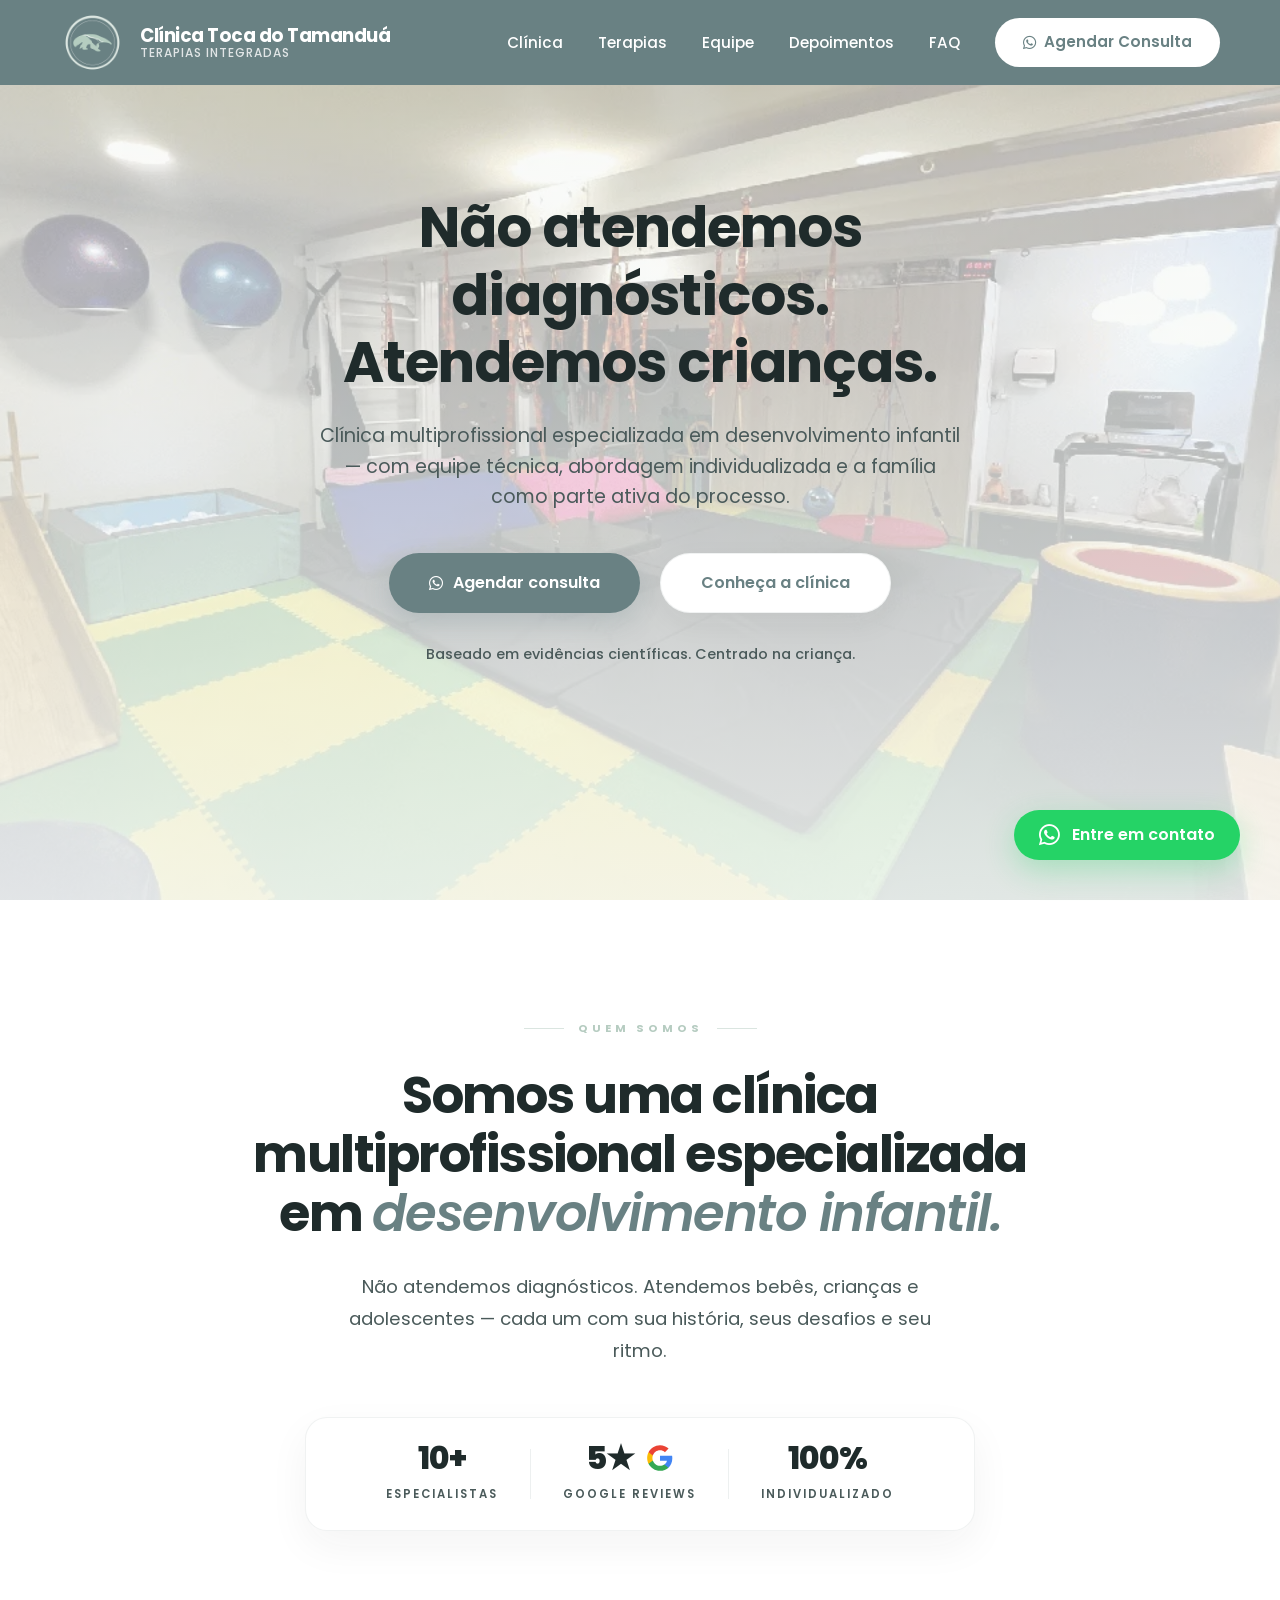
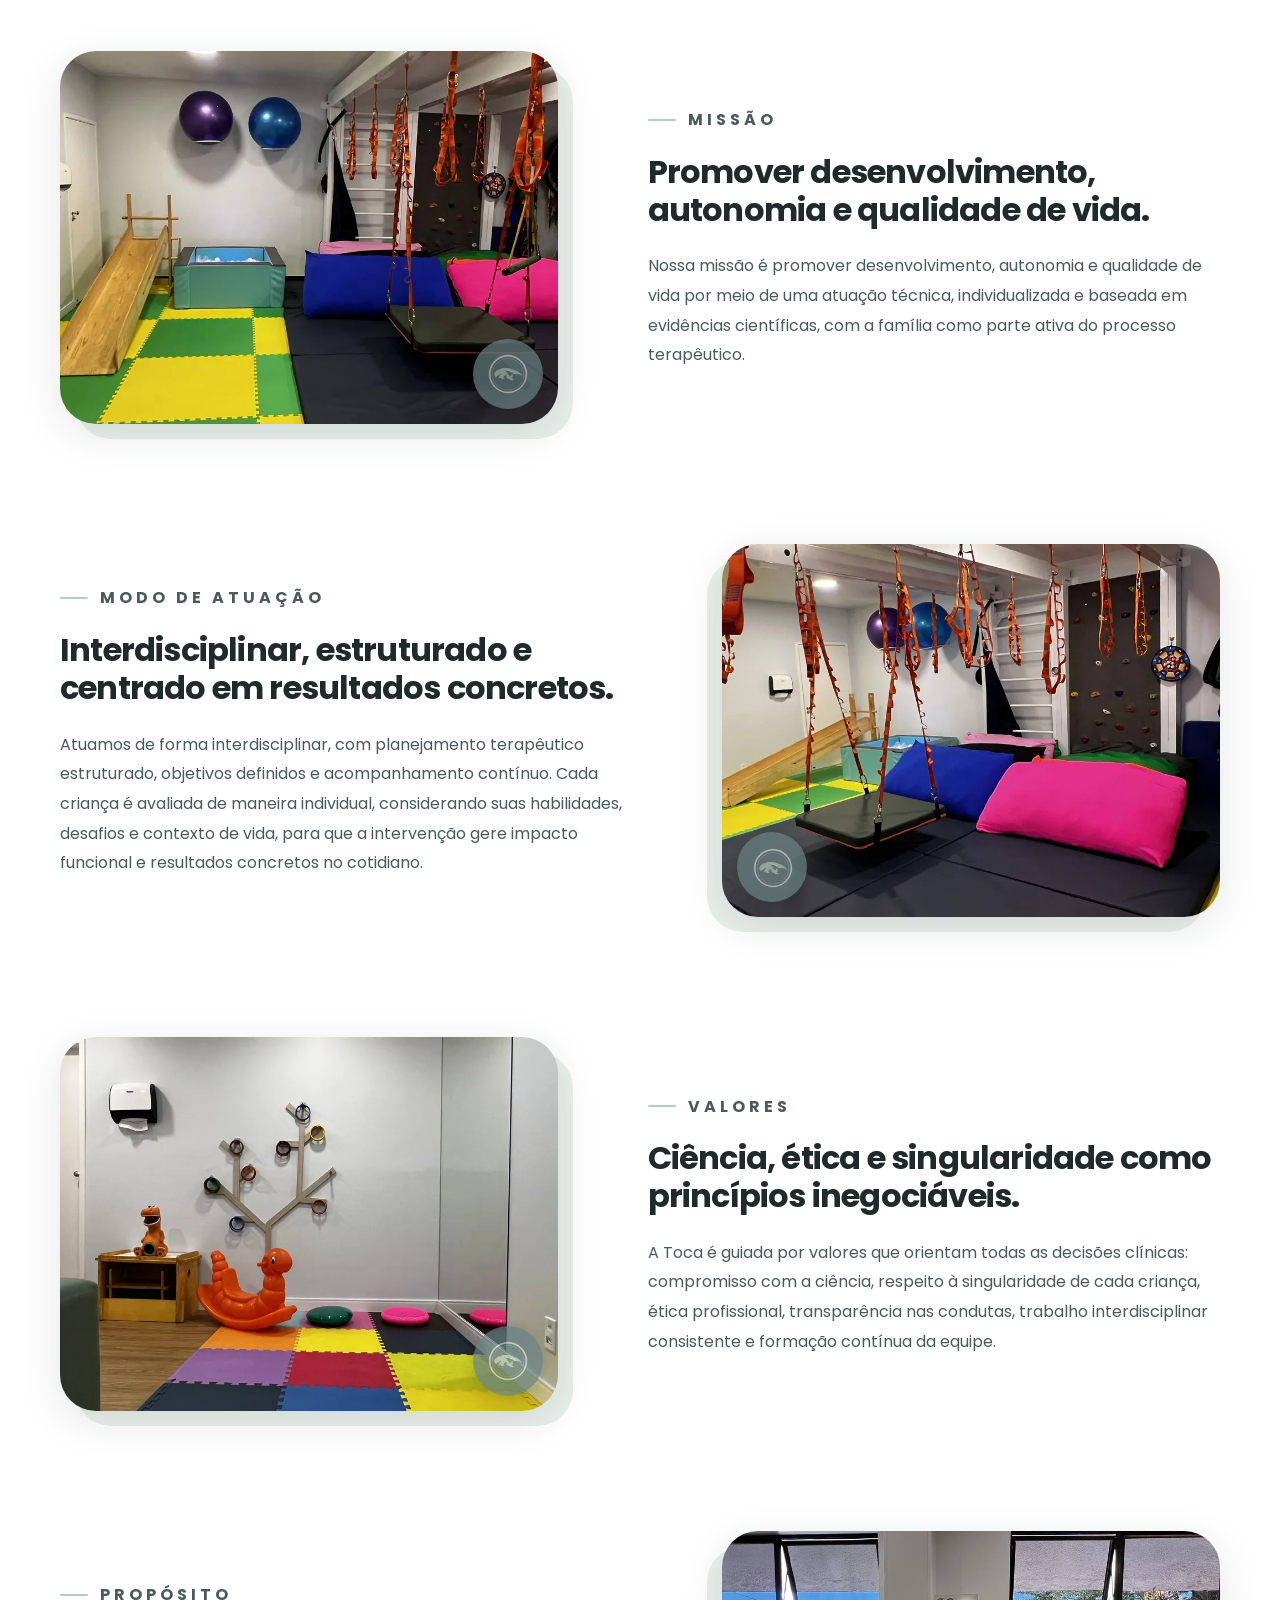
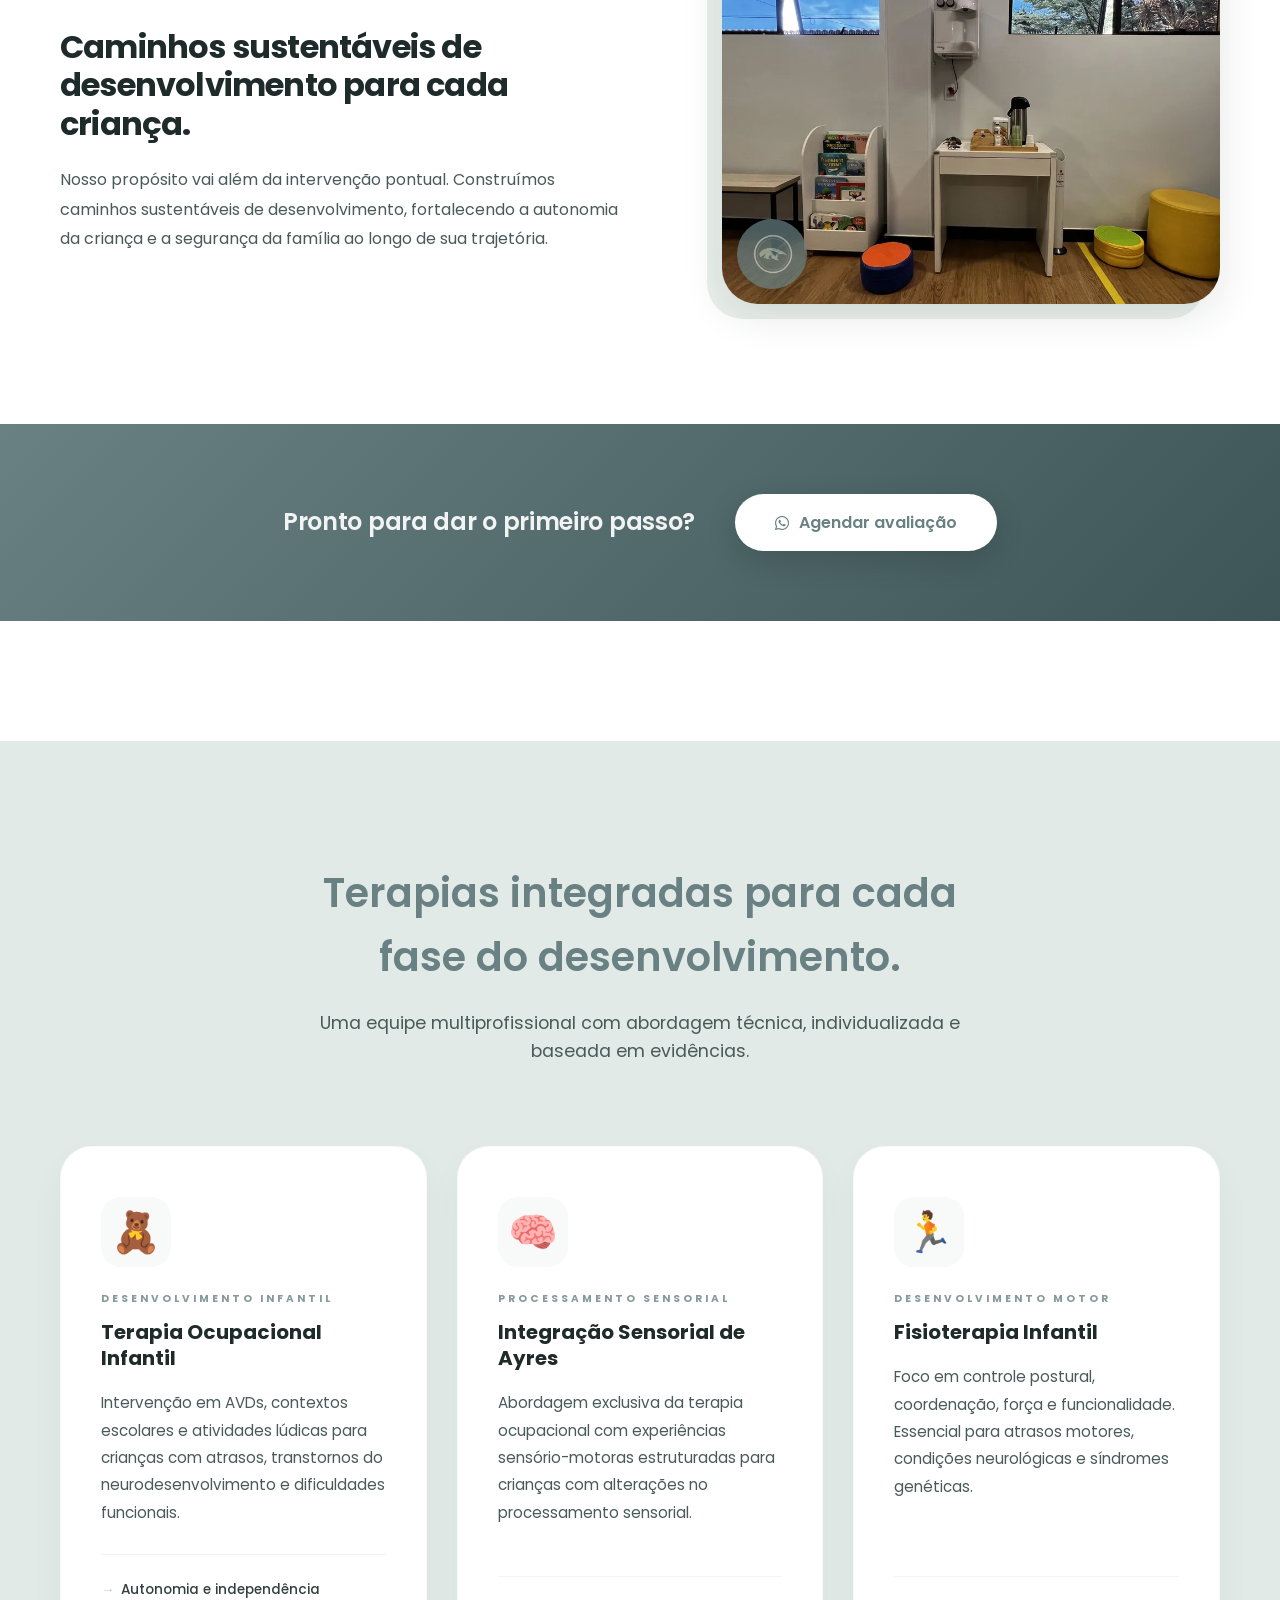
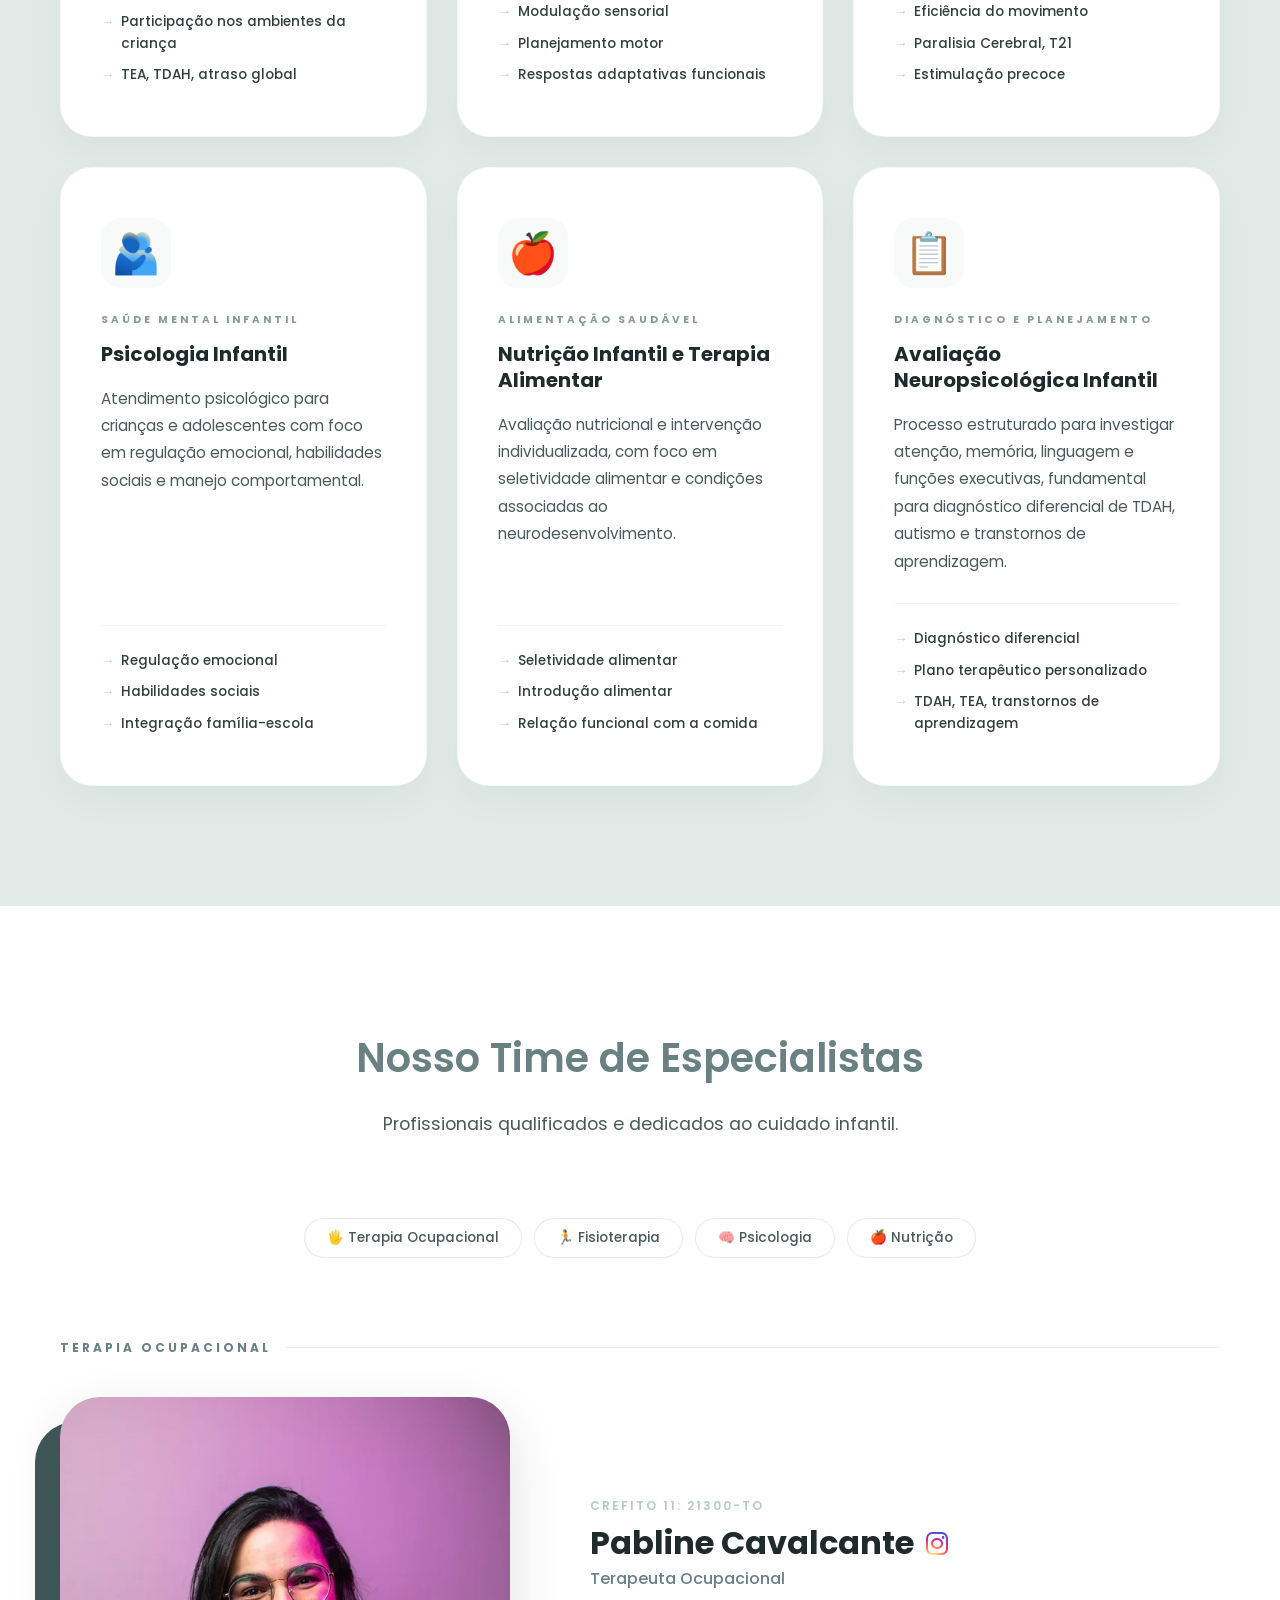
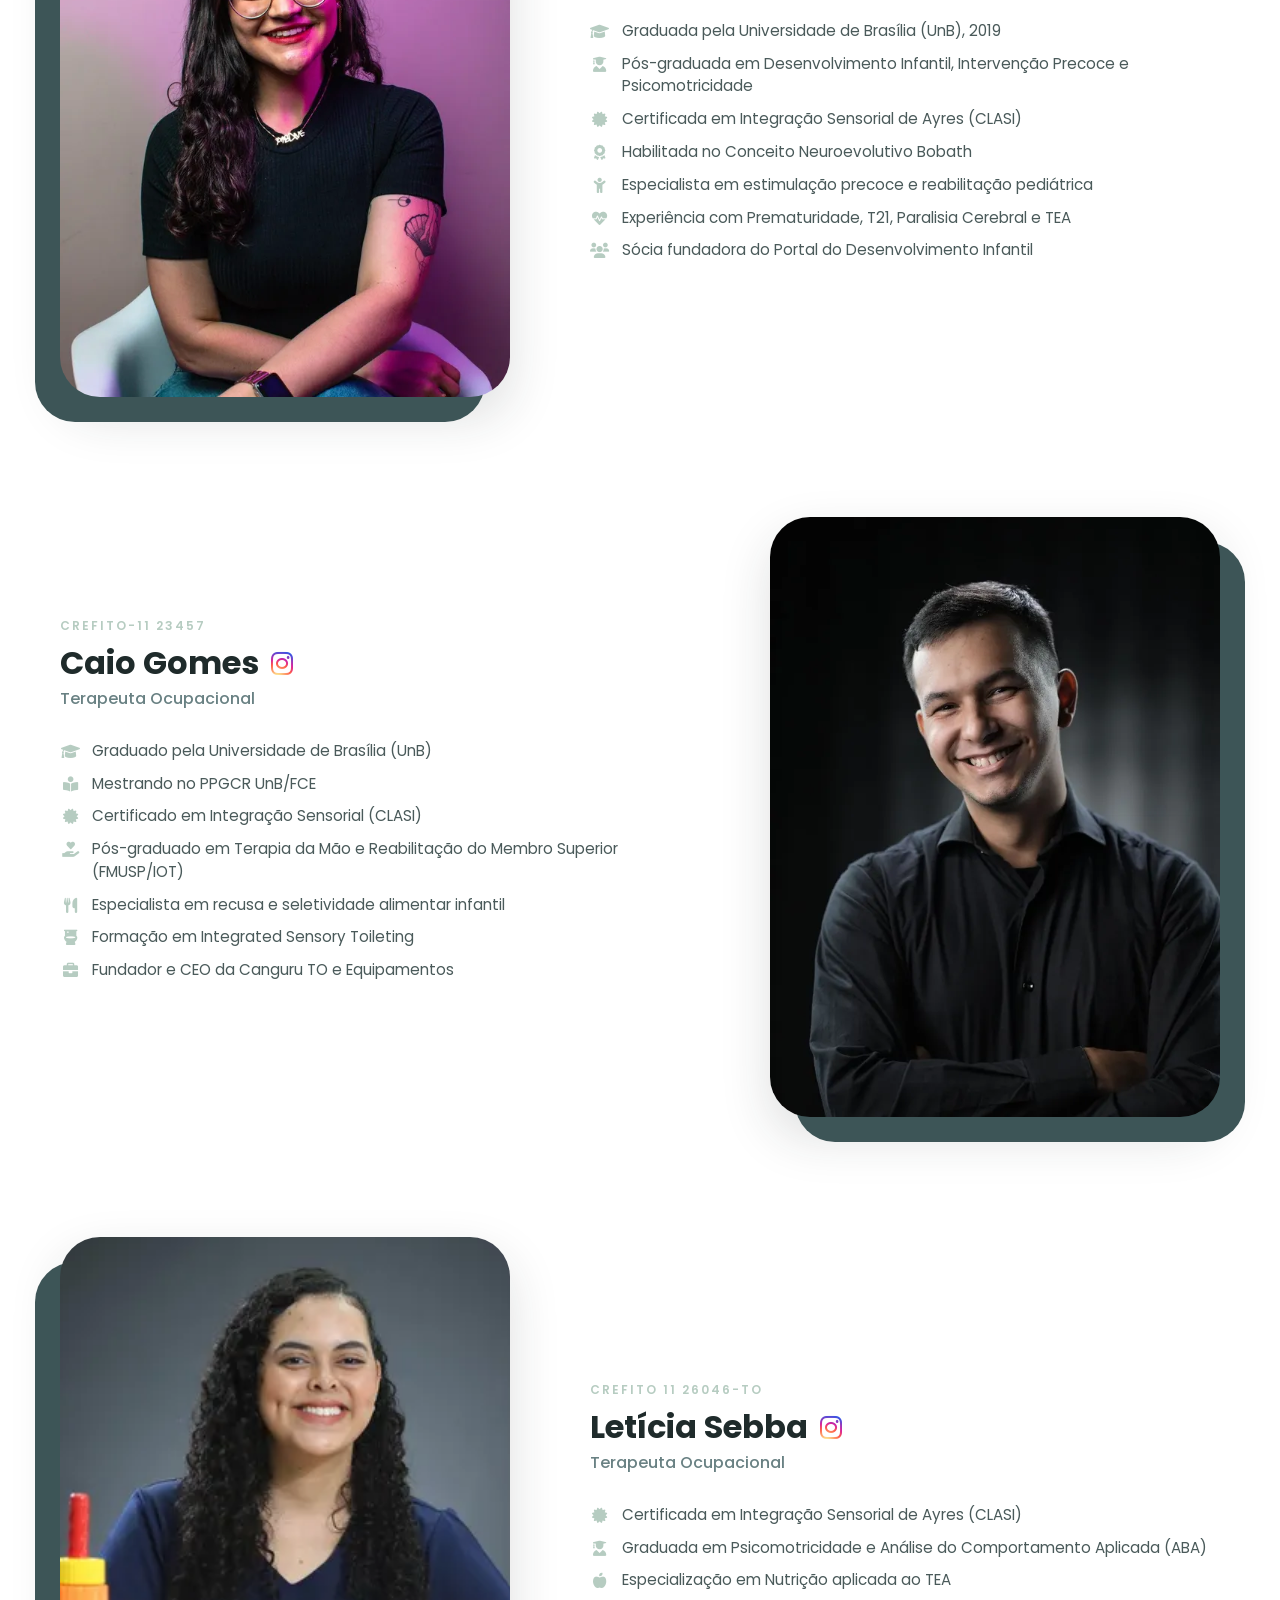
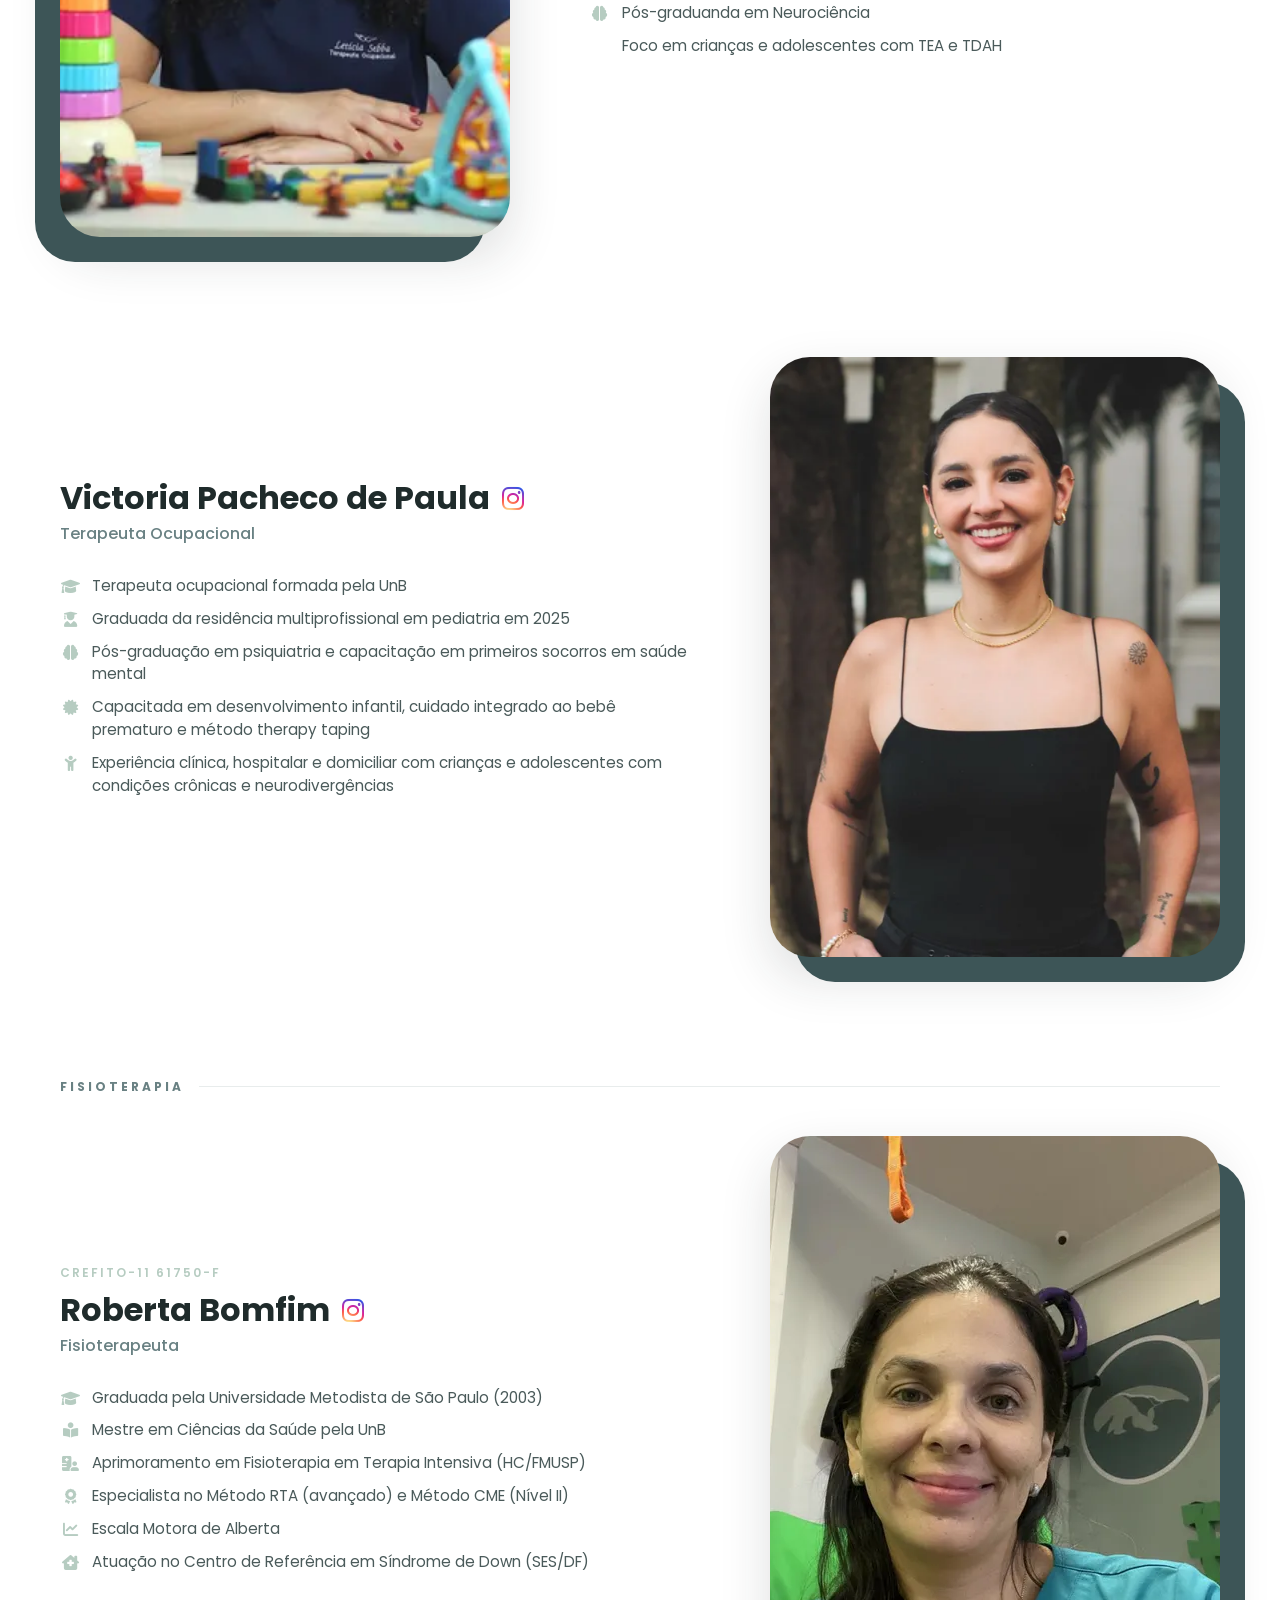
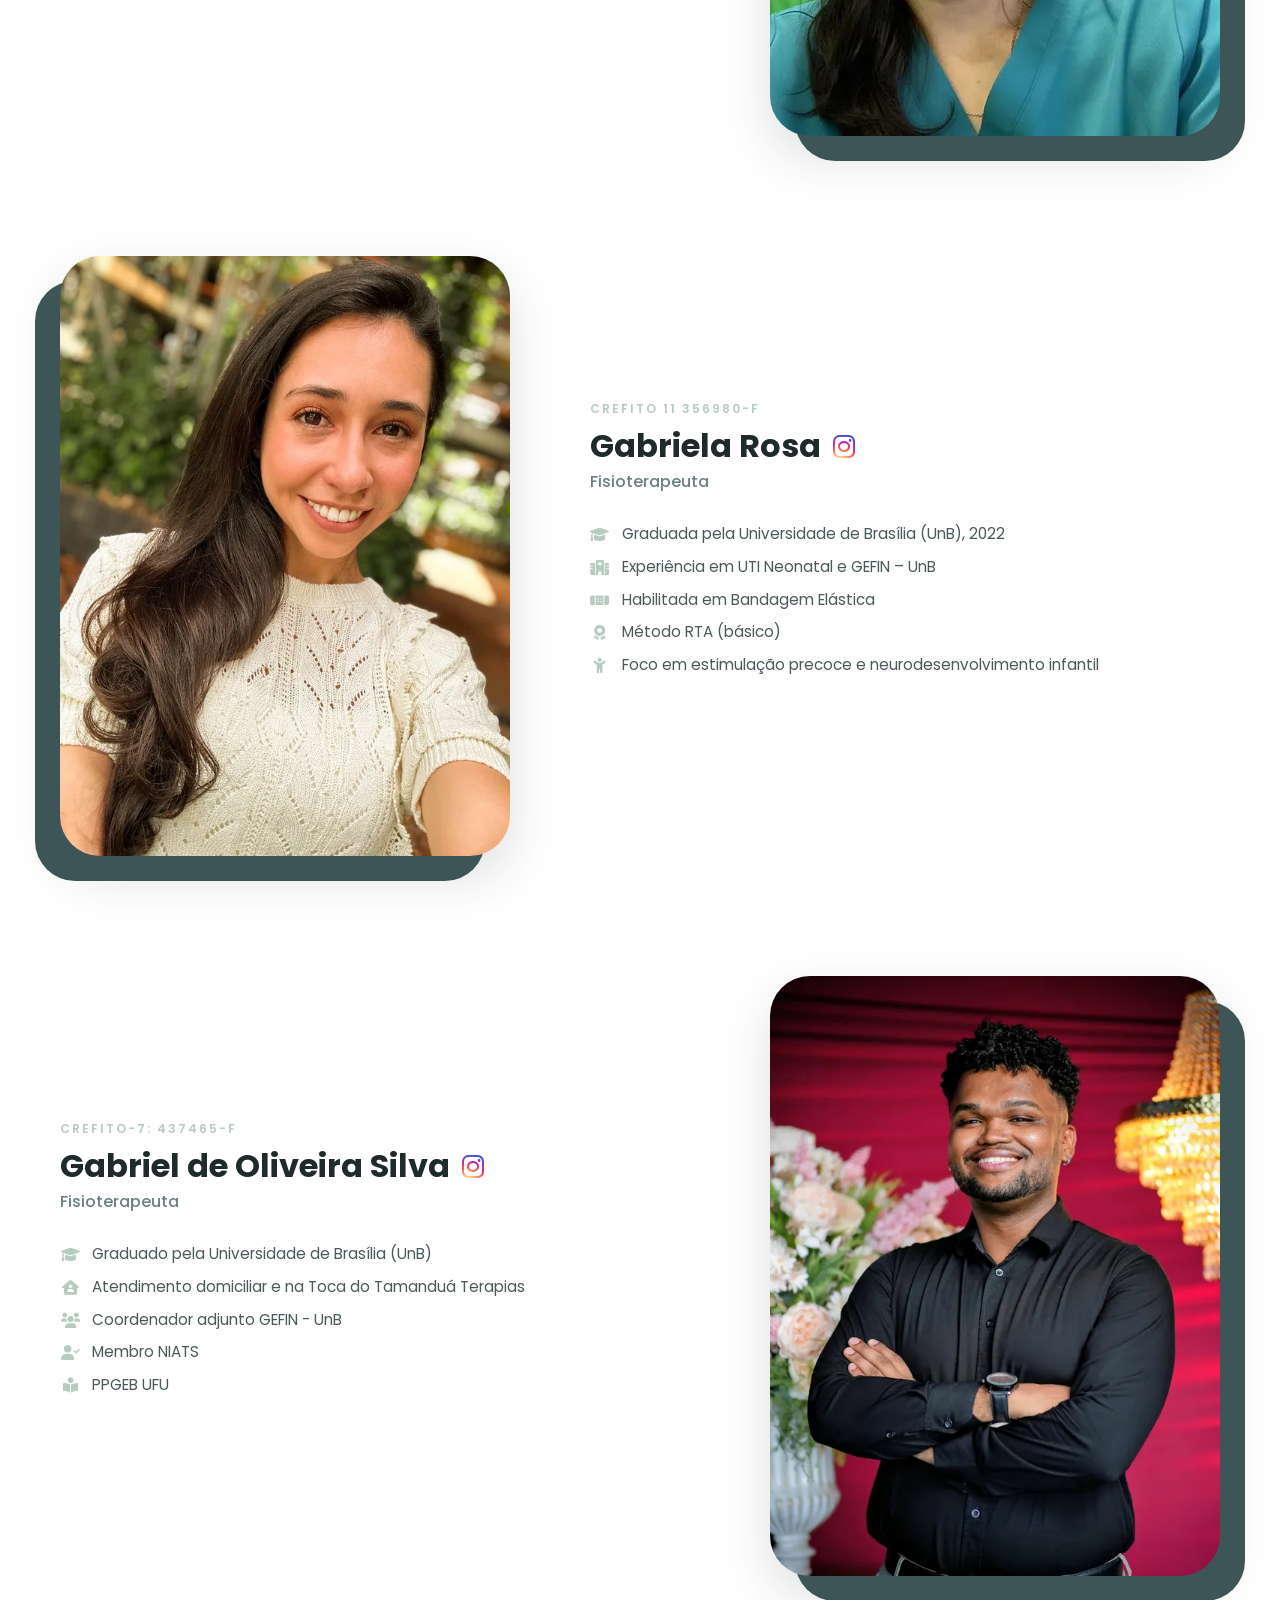
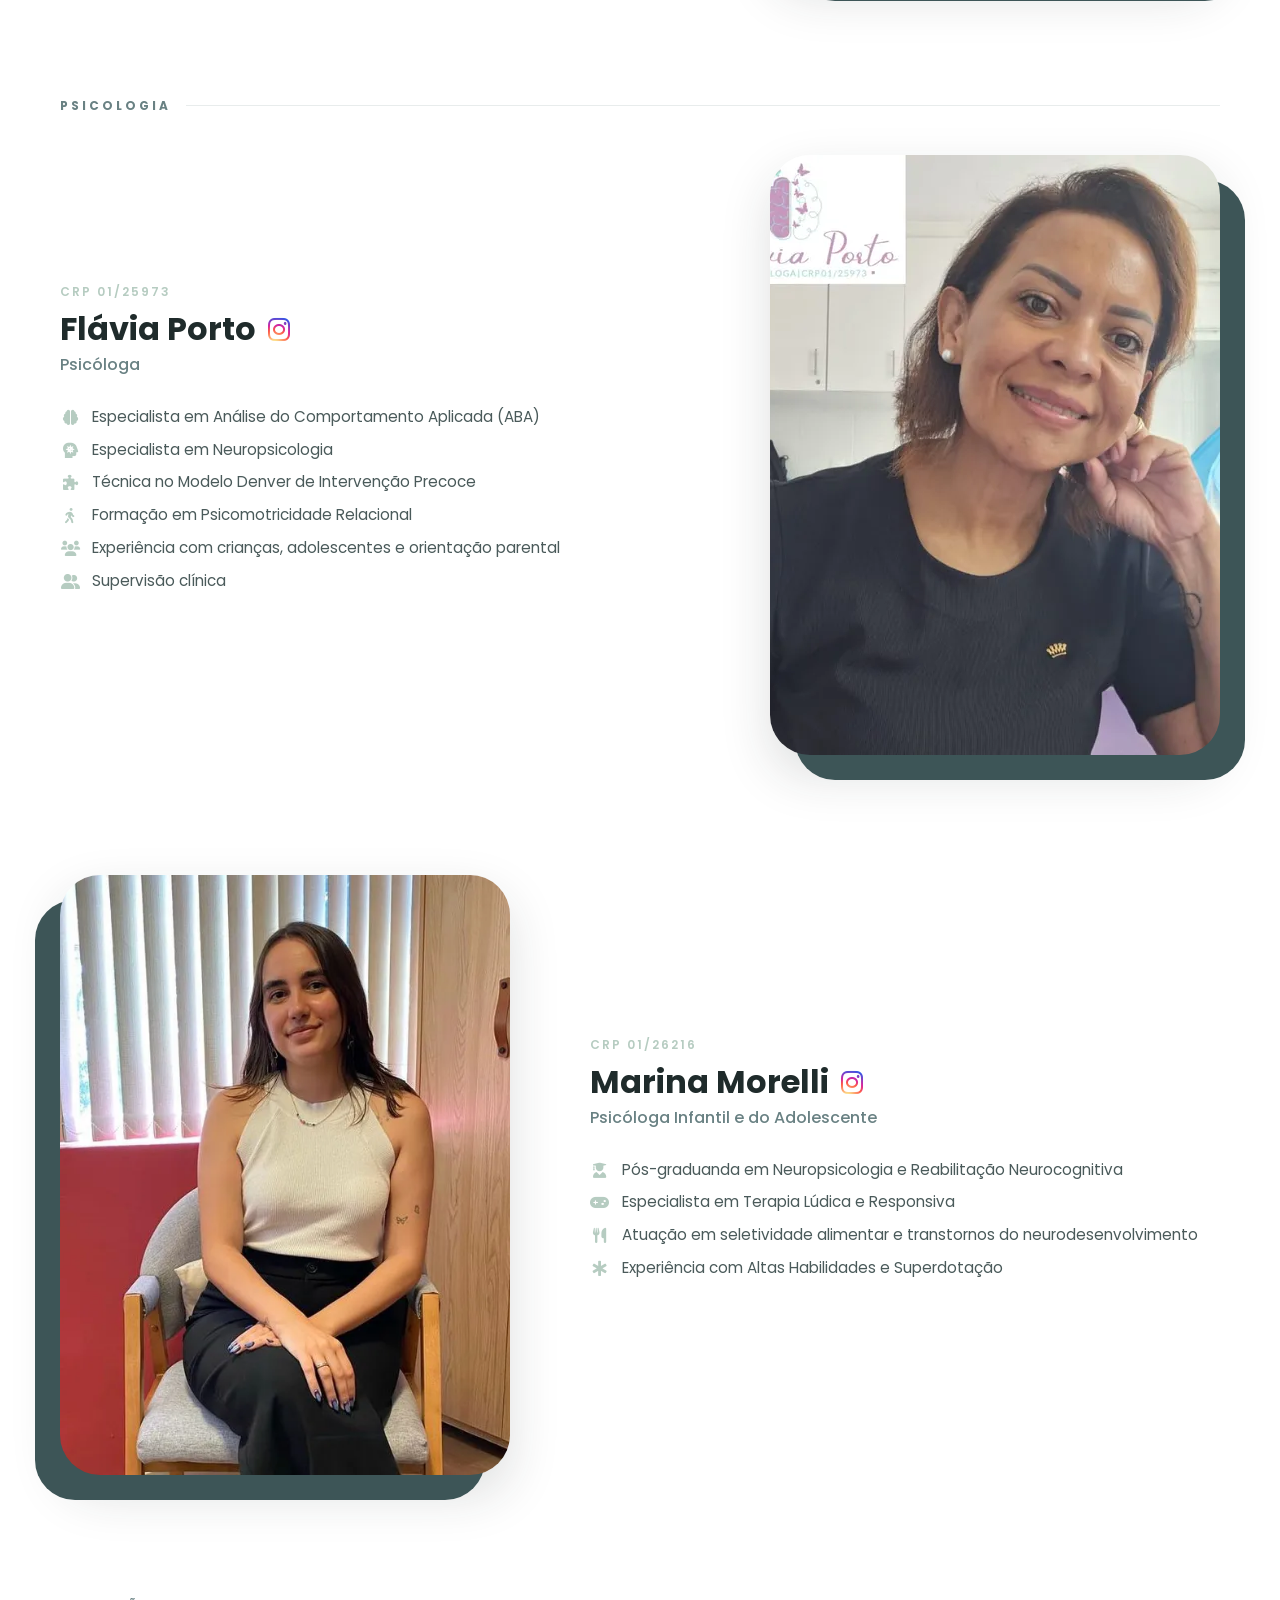
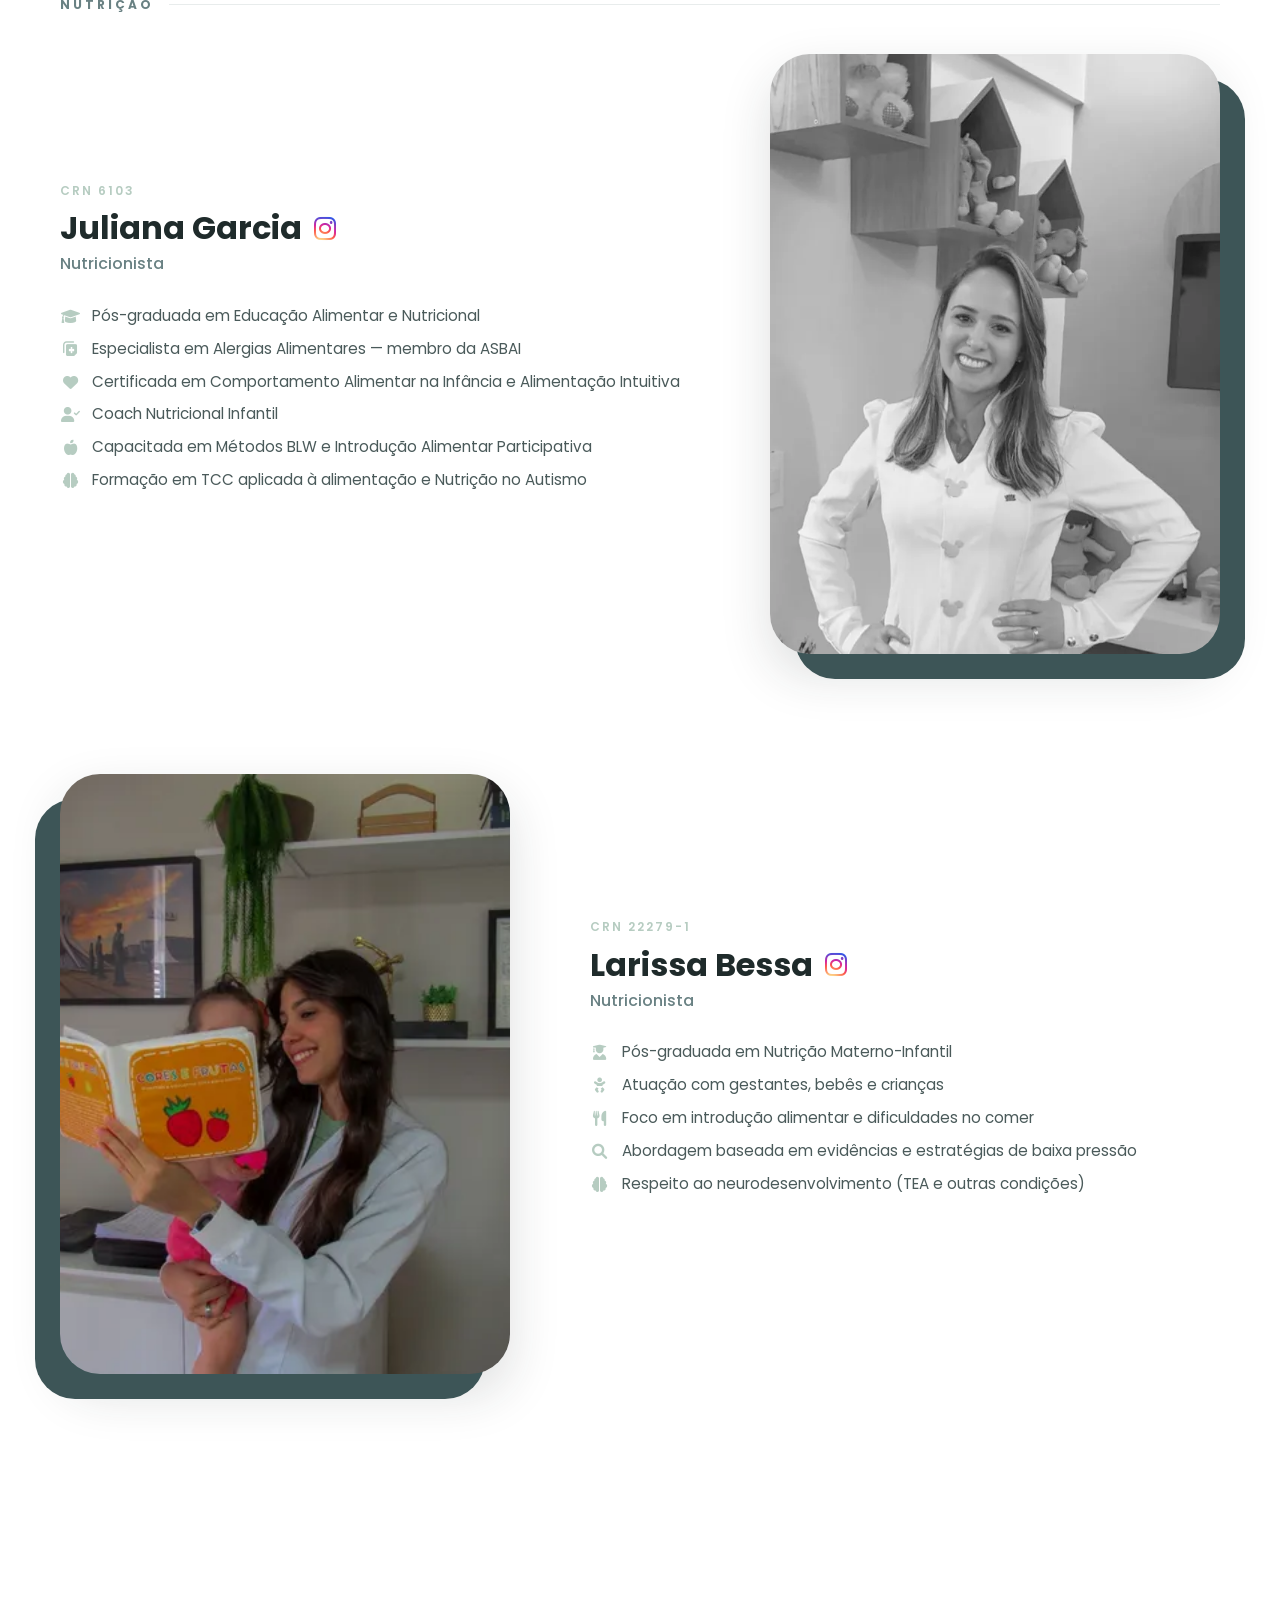
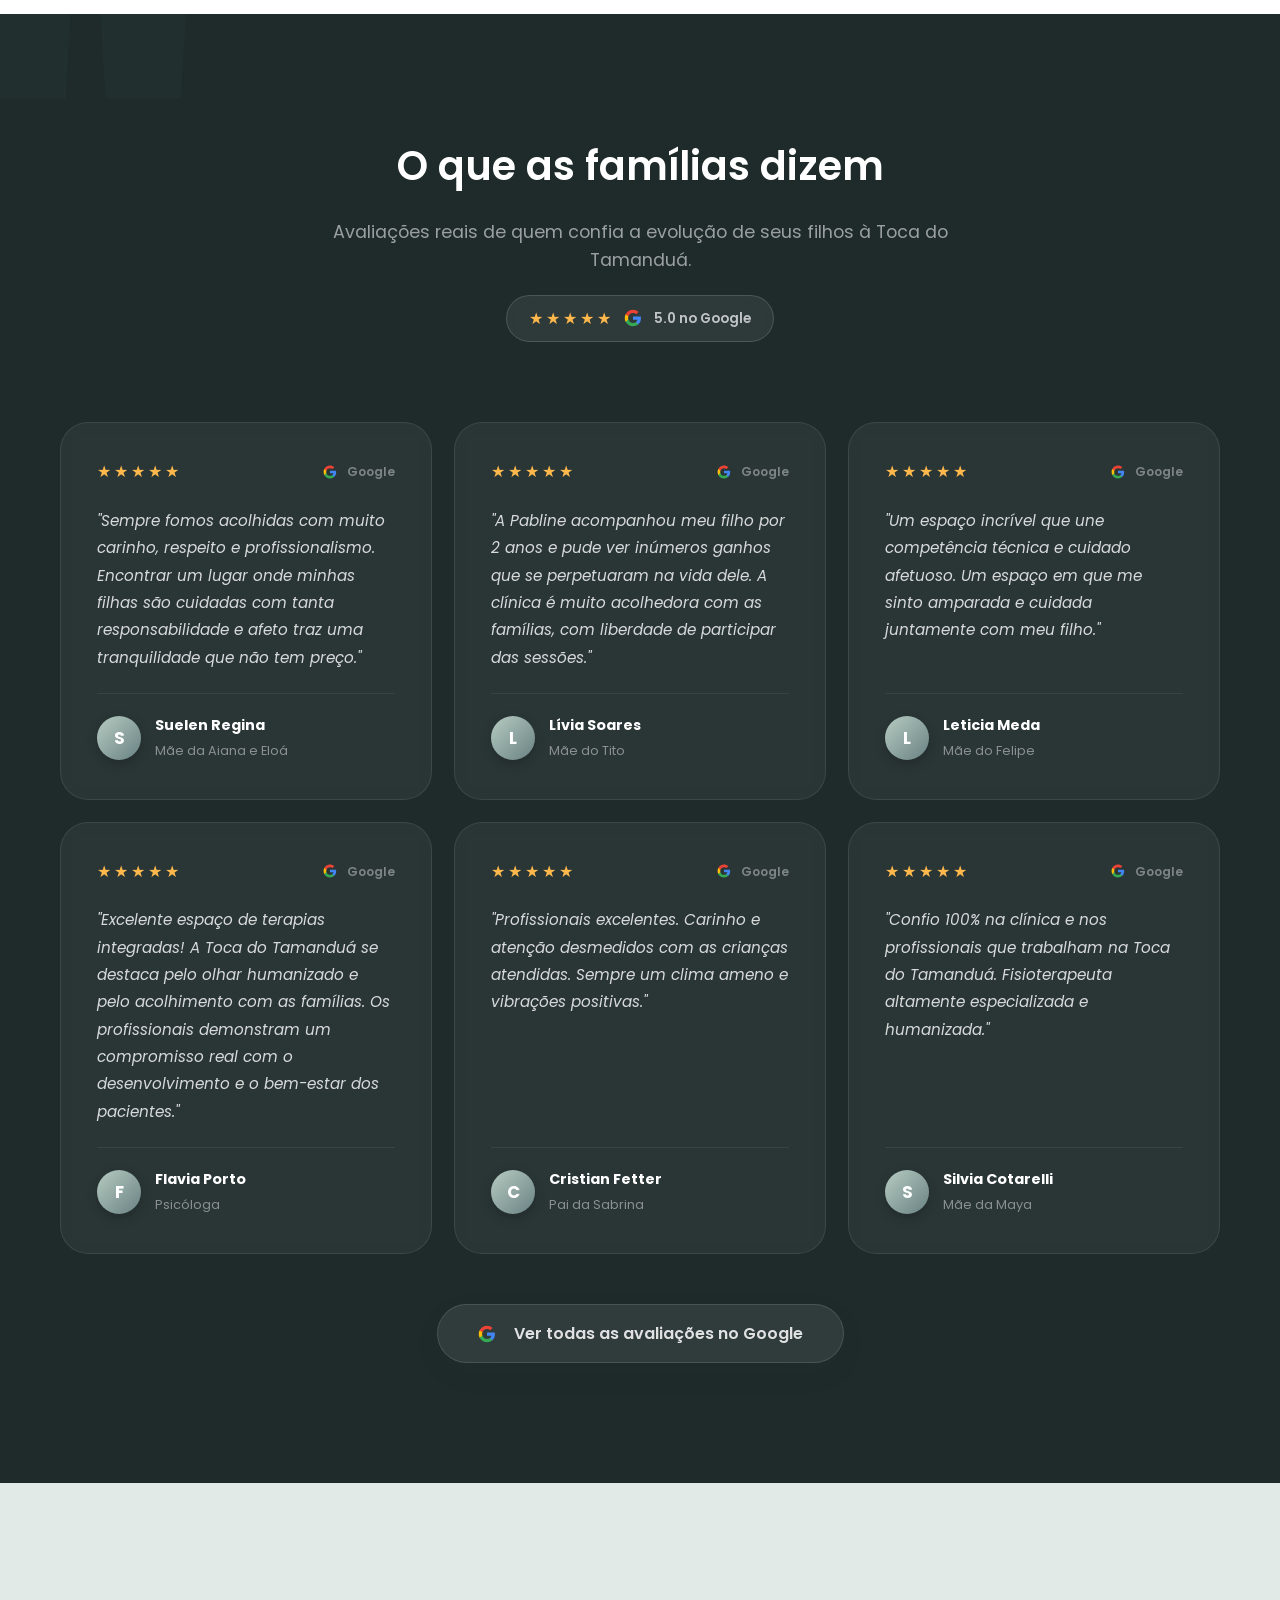
==== commit e1cc6674: "feat: adicionar profissional Victoria Pacheco e otimizar todas as imagens da landing page" ====
--- a/index.html
+++ b/index.html
@@ -122,7 +122,7 @@
         </div>
     </nav>
 
-    <header id="hero" style="background-image: url('assets/ambiente/hero.png');">
+    <header id="hero" style="background-image: url('assets/ambiente/hero.webp');">
         <div class="hero-overlay"></div>
         <div class="hero-content">
             <h1 class="fade-in">Não atendemos diagnósticos.<br>Atendemos crianças.</h1>
@@ -185,7 +185,7 @@
             <div class="clinic-row reveal">
                 <div class="clinic-img">
                     <div class="clinic-img-wrapper">
-                        <img src="assets/ambiente/foto2.jpeg" alt="Sala de terapia ocupacional">
+                        <img src="assets/ambiente/foto2.webp" alt="Sala de terapia ocupacional">
                     </div>
                 </div>
                 <div class="clinic-text">
@@ -201,7 +201,7 @@
             <div class="clinic-row clinic-row--reverse reveal">
                 <div class="clinic-img">
                     <div class="clinic-img-wrapper">
-                        <img src="assets/ambiente/foto6.jpeg" alt="Espaço de integração sensorial">
+                        <img src="assets/ambiente/foto6.webp" alt="Espaço de integração sensorial">
                     </div>
                 </div>
                 <div class="clinic-text">
@@ -218,7 +218,7 @@
             <div class="clinic-row reveal">
                 <div class="clinic-img">
                     <div class="clinic-img-wrapper">
-                        <img src="assets/ambiente/foto3.jpeg" alt="Ambiente terapêutico da clínica">
+                        <img src="assets/ambiente/foto3.webp" alt="Ambiente terapêutico da clínica">
                     </div>
                 </div>
                 <div class="clinic-text">
@@ -234,7 +234,7 @@
             <div class="clinic-row clinic-row--reverse reveal">
                 <div class="clinic-img">
                     <div class="clinic-img-wrapper">
-                        <img src="assets/ambiente/foto5.jpeg" alt="Área de acolhimento da clínica">
+                        <img src="assets/ambiente/foto5.webp" alt="Área de acolhimento da clínica">
                     </div>
                 </div>
                 <div class="clinic-text">
@@ -367,7 +367,7 @@
 
             <div class="pro-row reveal">
                 <div class="pro-photo">
-                    <img src="assets/profissionais/pabline.jpg" alt="Pabline Cavalcante">
+                    <img src="assets/profissionais/pabline.webp" alt="Pabline Cavalcante">
                 </div>
                 <div class="pro-bio">
                     <p class="pro-tag">Crefito 11: 21300-TO</p>
@@ -393,7 +393,7 @@
 
             <div class="pro-row pro-row--reverse reveal">
                 <div class="pro-photo">
-                    <img src="assets/profissionais/caio.jpg" alt="Caio Gomes">
+                    <img src="assets/profissionais/caio.webp" alt="Caio Gomes">
                 </div>
                 <div class="pro-bio">
                     <p class="pro-tag">CREFITO-11 23457</p>
@@ -417,7 +417,7 @@
 
             <div class="pro-row reveal">
                 <div class="pro-photo">
-                    <img src="assets/profissionais/leticia.jpeg" alt="Letícia Sebba">
+                    <img src="assets/profissionais/leticia.webp" alt="Letícia Sebba">
                 </div>
                 <div class="pro-bio">
                     <p class="pro-tag">CREFITO 11 26046-TO</p>
@@ -436,12 +436,31 @@
                 </div>
             </div>
 
+            <div class="pro-row pro-row--reverse reveal">
+                <div class="pro-photo">
+                    <img src="assets/profissionais/victoria.webp" alt="Victoria Pacheco de Paula">
+                </div>
+                <div class="pro-bio">
+                    <a href="https://instagram.com/victoriadepaula.to" target="_blank" class="pro-title-link">
+                        <h3>Victoria Pacheco de Paula <i class="fab fa-instagram"></i></h3>
+                    </a>
+                    <p class="pro-role">Terapeuta Ocupacional</p>
+                    <ul class="pro-cv">
+                        <li><i class="fas fa-graduation-cap"></i> Terapeuta ocupacional formada pela UnB</li>
+                        <li><i class="fas fa-user-graduate"></i> Graduada da residência multiprofissional em pediatria em 2025</li>
+                        <li><i class="fas fa-brain"></i> Pós-graduação em psiquiatria e capacitação em primeiros socorros em saúde mental</li>
+                        <li><i class="fas fa-certificate"></i> Capacitada em desenvolvimento infantil, cuidado integrado ao bebê prematuro e método therapy taping</li>
+                        <li><i class="fas fa-child"></i> Experiência clínica, hospitalar e domiciliar com crianças e adolescentes com condições crônicas e neurodivergências</li>
+                    </ul>
+                </div>
+            </div>
+
             <!-- FISIOTERAPIA -->
             <div class="team-category-label reveal">Fisioterapia</div>
 
             <div class="pro-row pro-row--reverse reveal">
                 <div class="pro-photo">
-                    <img src="assets/profissionais/roberta.jpeg" alt="Roberta Bomfim">
+                    <img src="assets/profissionais/roberta.webp" alt="Roberta Bomfim">
                 </div>
                 <div class="pro-bio">
                     <p class="pro-tag">CREFITO-11 61750-F</p>
@@ -466,7 +485,7 @@
 
             <div class="pro-row reveal">
                 <div class="pro-photo">
-                    <img src="assets/profissionais/gabriela.jpg" alt="Gabriela Rosa">
+                    <img src="assets/profissionais/gabriela.webp" alt="Gabriela Rosa">
                 </div>
                 <div class="pro-bio">
                     <p class="pro-tag">CREFITO 11 356980-F</p>
@@ -489,7 +508,7 @@
             <!-- Profissional 3: Gabriel -->
             <div class="pro-row pro-row--reverse reveal">
                 <div class="pro-photo">
-                    <img src="assets/profissionais/gabriel.jpeg" alt="Gabriel de Oliveira Silva">
+                    <img src="assets/profissionais/gabriel.webp" alt="Gabriel de Oliveira Silva">
                 </div>
                 <div class="pro-bio">
                     <p class="pro-tag">CREFITO-7: 437465-F</p>
@@ -512,7 +531,7 @@
 
             <div class="pro-row pro-row--reverse reveal">
                 <div class="pro-photo">
-                    <img src="assets/profissionais/flavia.jpg" alt="Flávia Porto">
+                    <img src="assets/profissionais/flavia.webp" alt="Flávia Porto">
                 </div>
                 <div class="pro-bio">
                     <p class="pro-tag">CRP 01/25973</p>
@@ -534,7 +553,7 @@
 
             <div class="pro-row reveal">
                 <div class="pro-photo">
-                    <img src="assets/profissionais/marina.jpg" alt="Marina Morelli">
+                    <img src="assets/profissionais/marina.webp" alt="Marina Morelli">
                 </div>
                 <div class="pro-bio">
                     <p class="pro-tag">CRP 01/26216</p>
@@ -558,7 +577,7 @@
 
             <div class="pro-row pro-row--reverse reveal">
                 <div class="pro-photo">
-                    <img src="assets/profissionais/juliana.png" alt="Juliana Garcia">
+                    <img src="assets/profissionais/juliana.webp" alt="Juliana Garcia">
                 </div>
                 <div class="pro-bio">
                     <p class="pro-tag">CRN 6103</p>
@@ -583,7 +602,7 @@
 
             <div class="pro-row reveal">
                 <div class="pro-photo">
-                    <img src="assets/profissionais/larissa.jpeg" alt="Larissa Bessa">
+                    <img src="assets/profissionais/larissa.webp" alt="Larissa Bessa">
                 </div>
                 <div class="pro-bio">
                     <p class="pro-tag">CRN 22279-1</p>
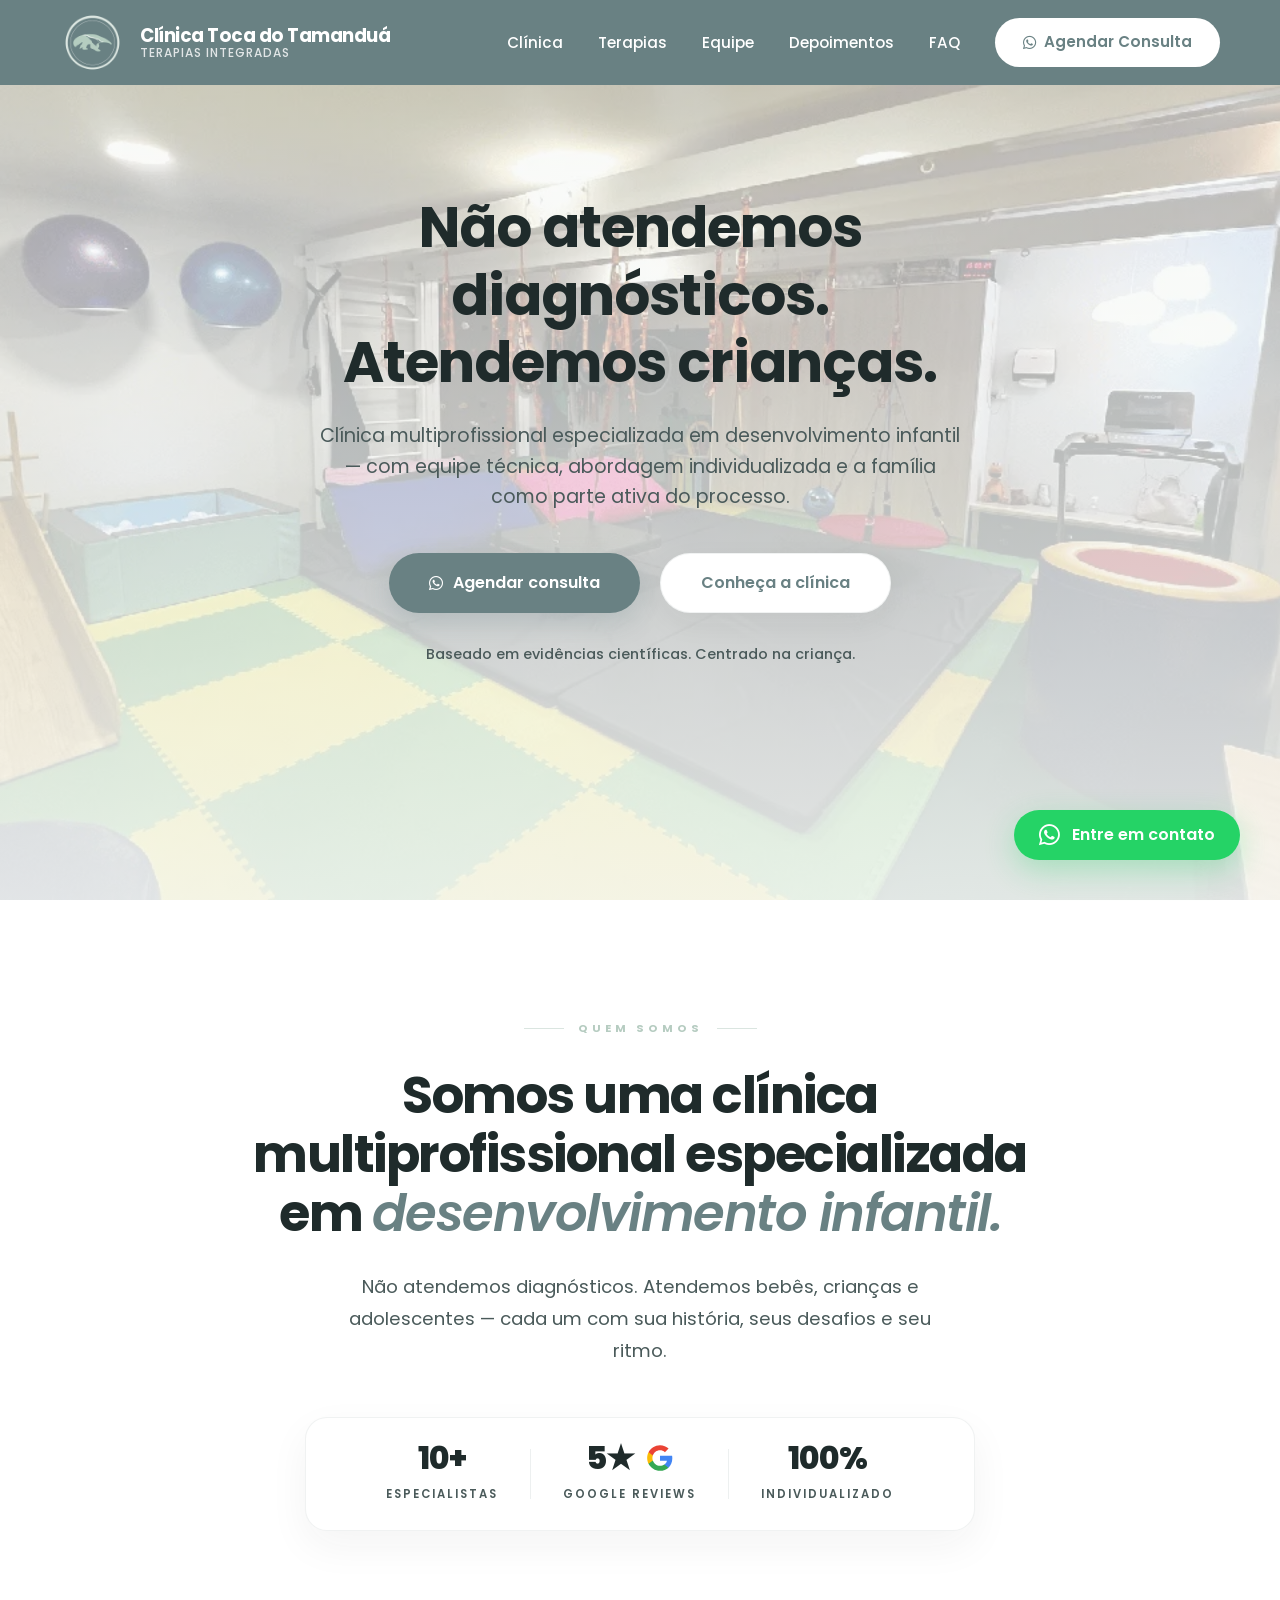
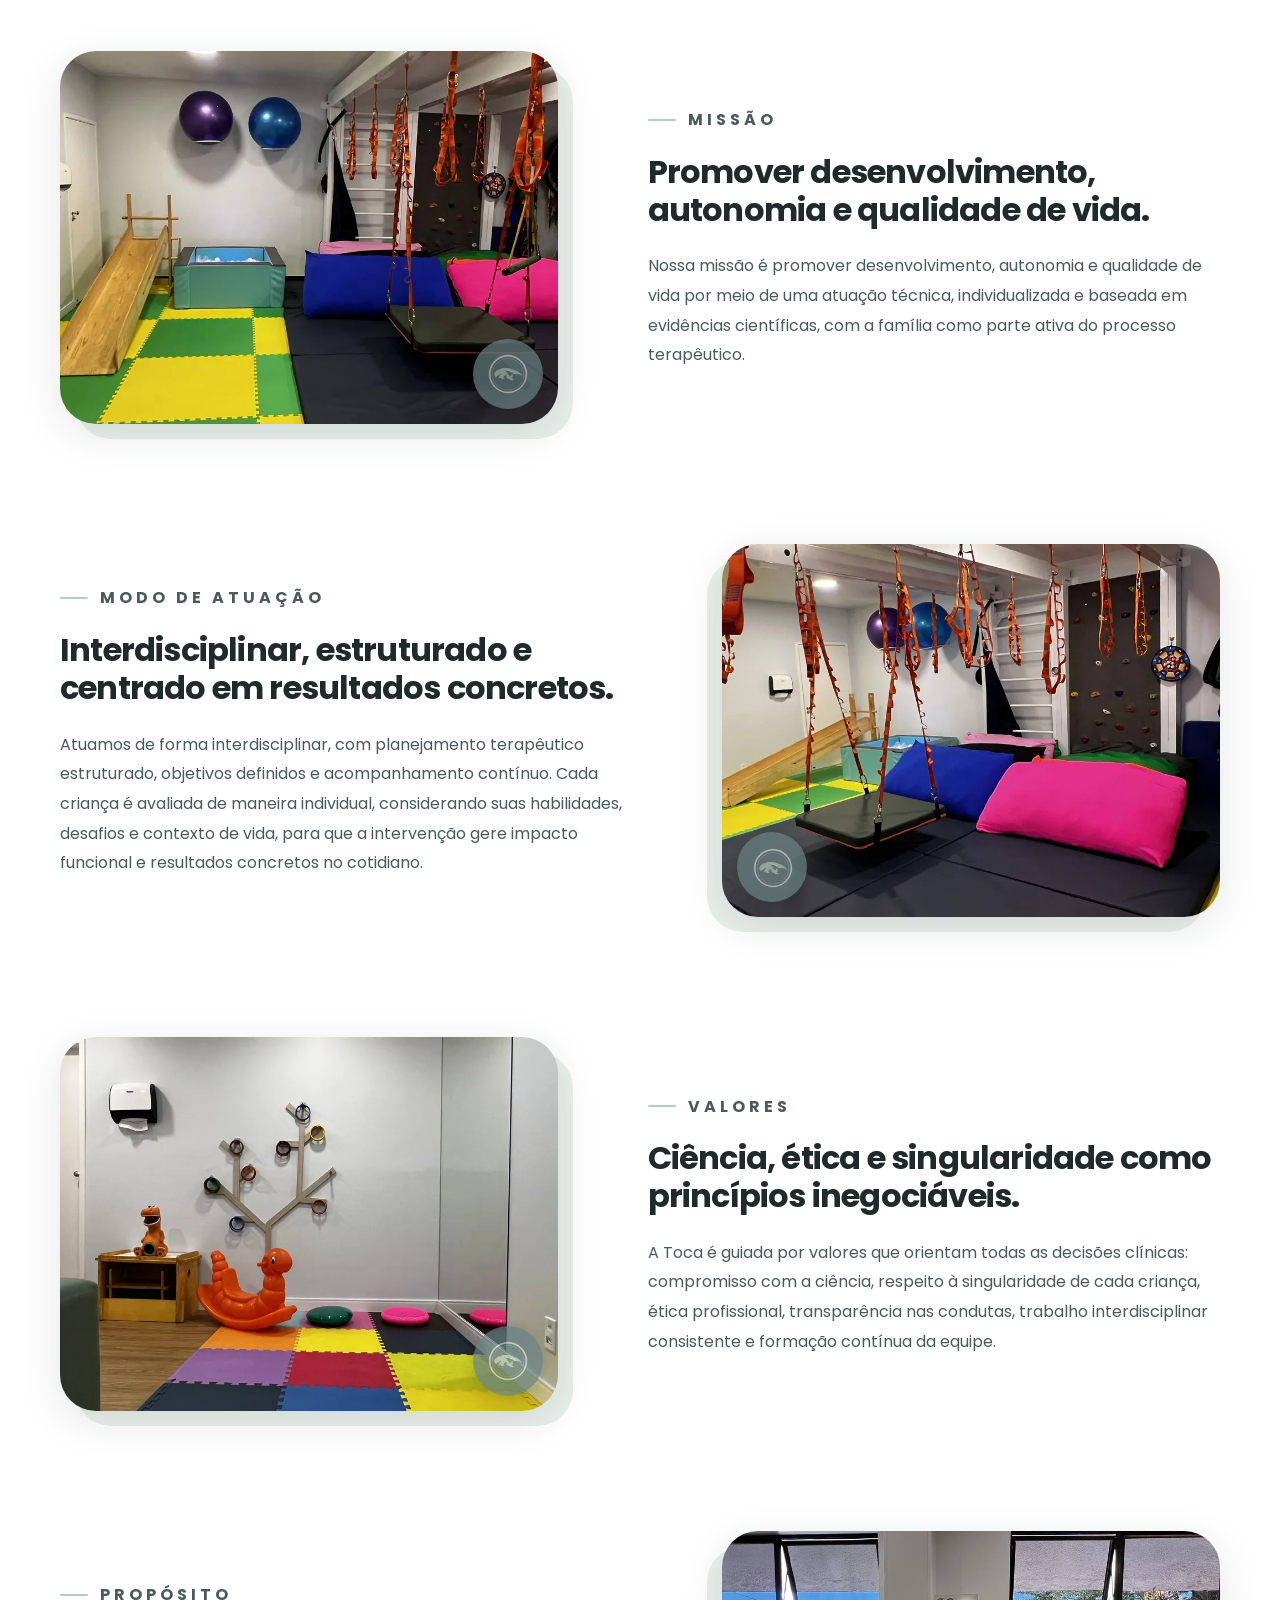
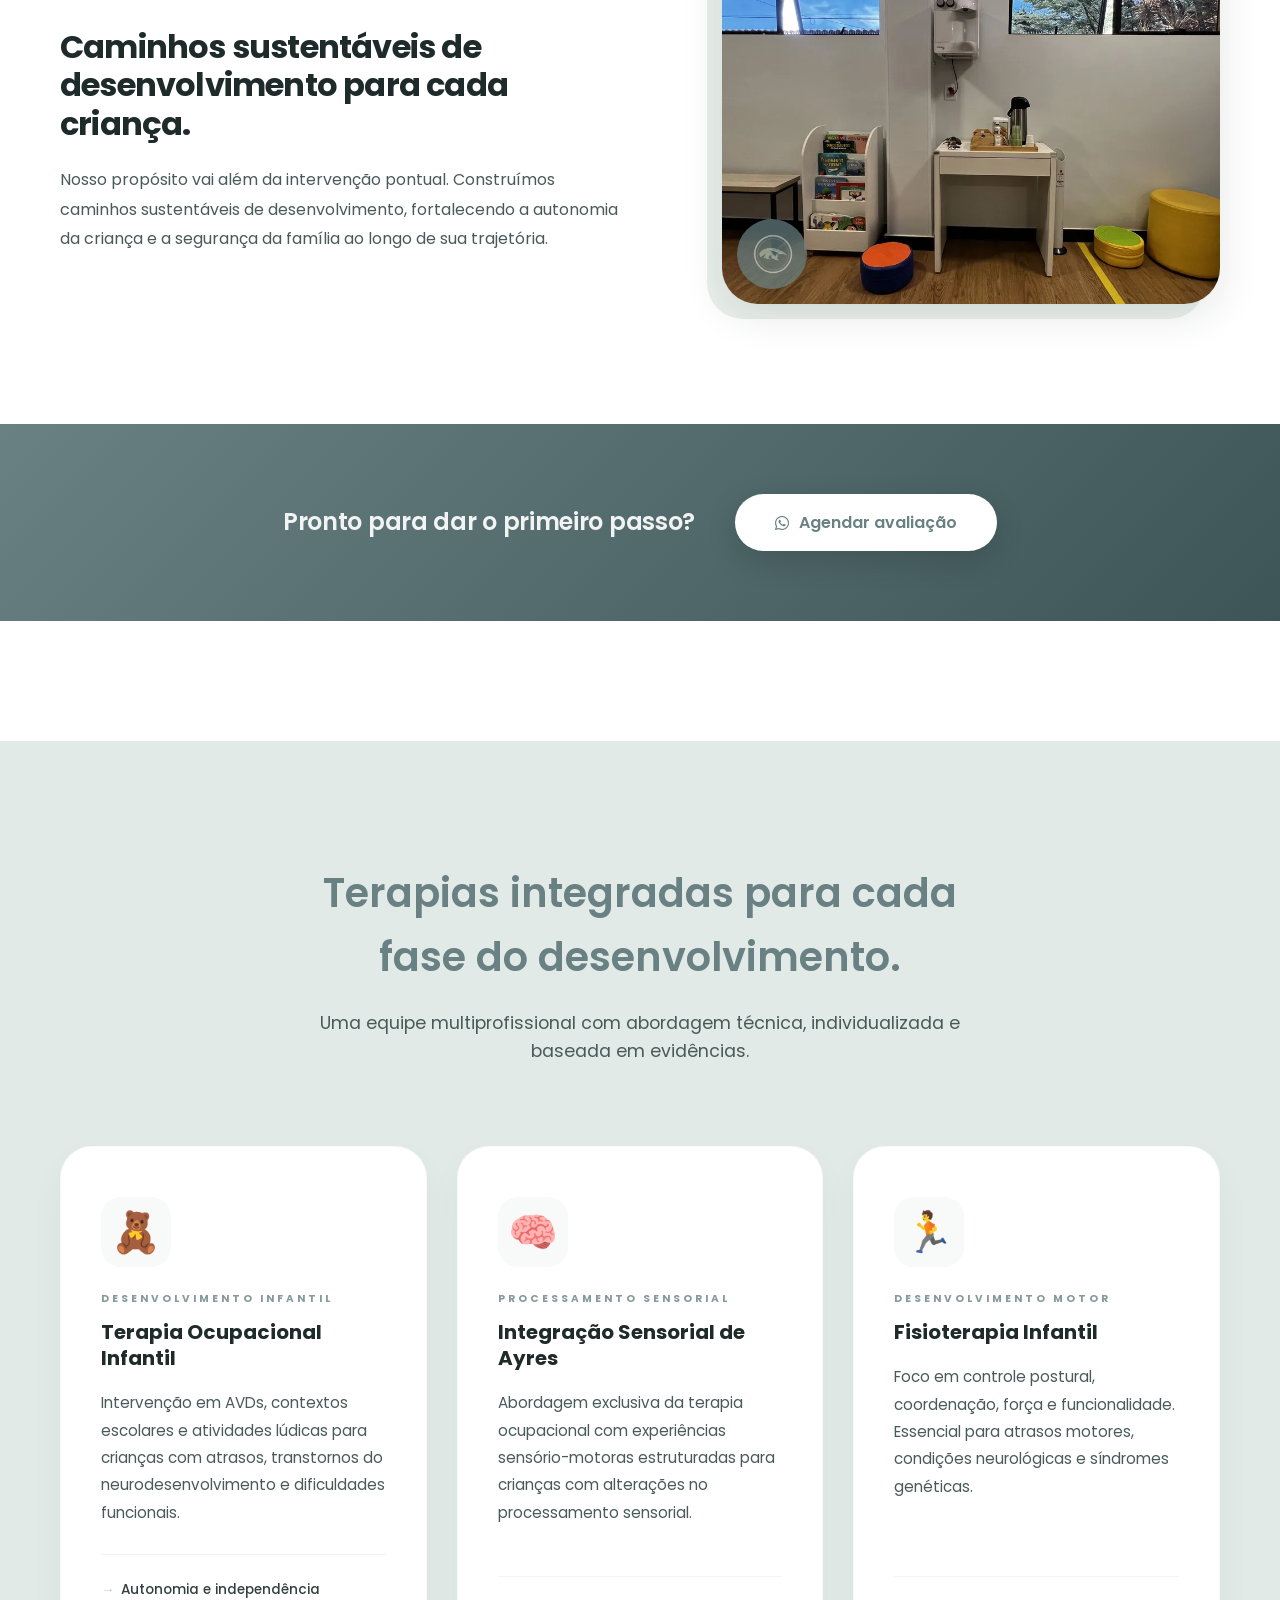
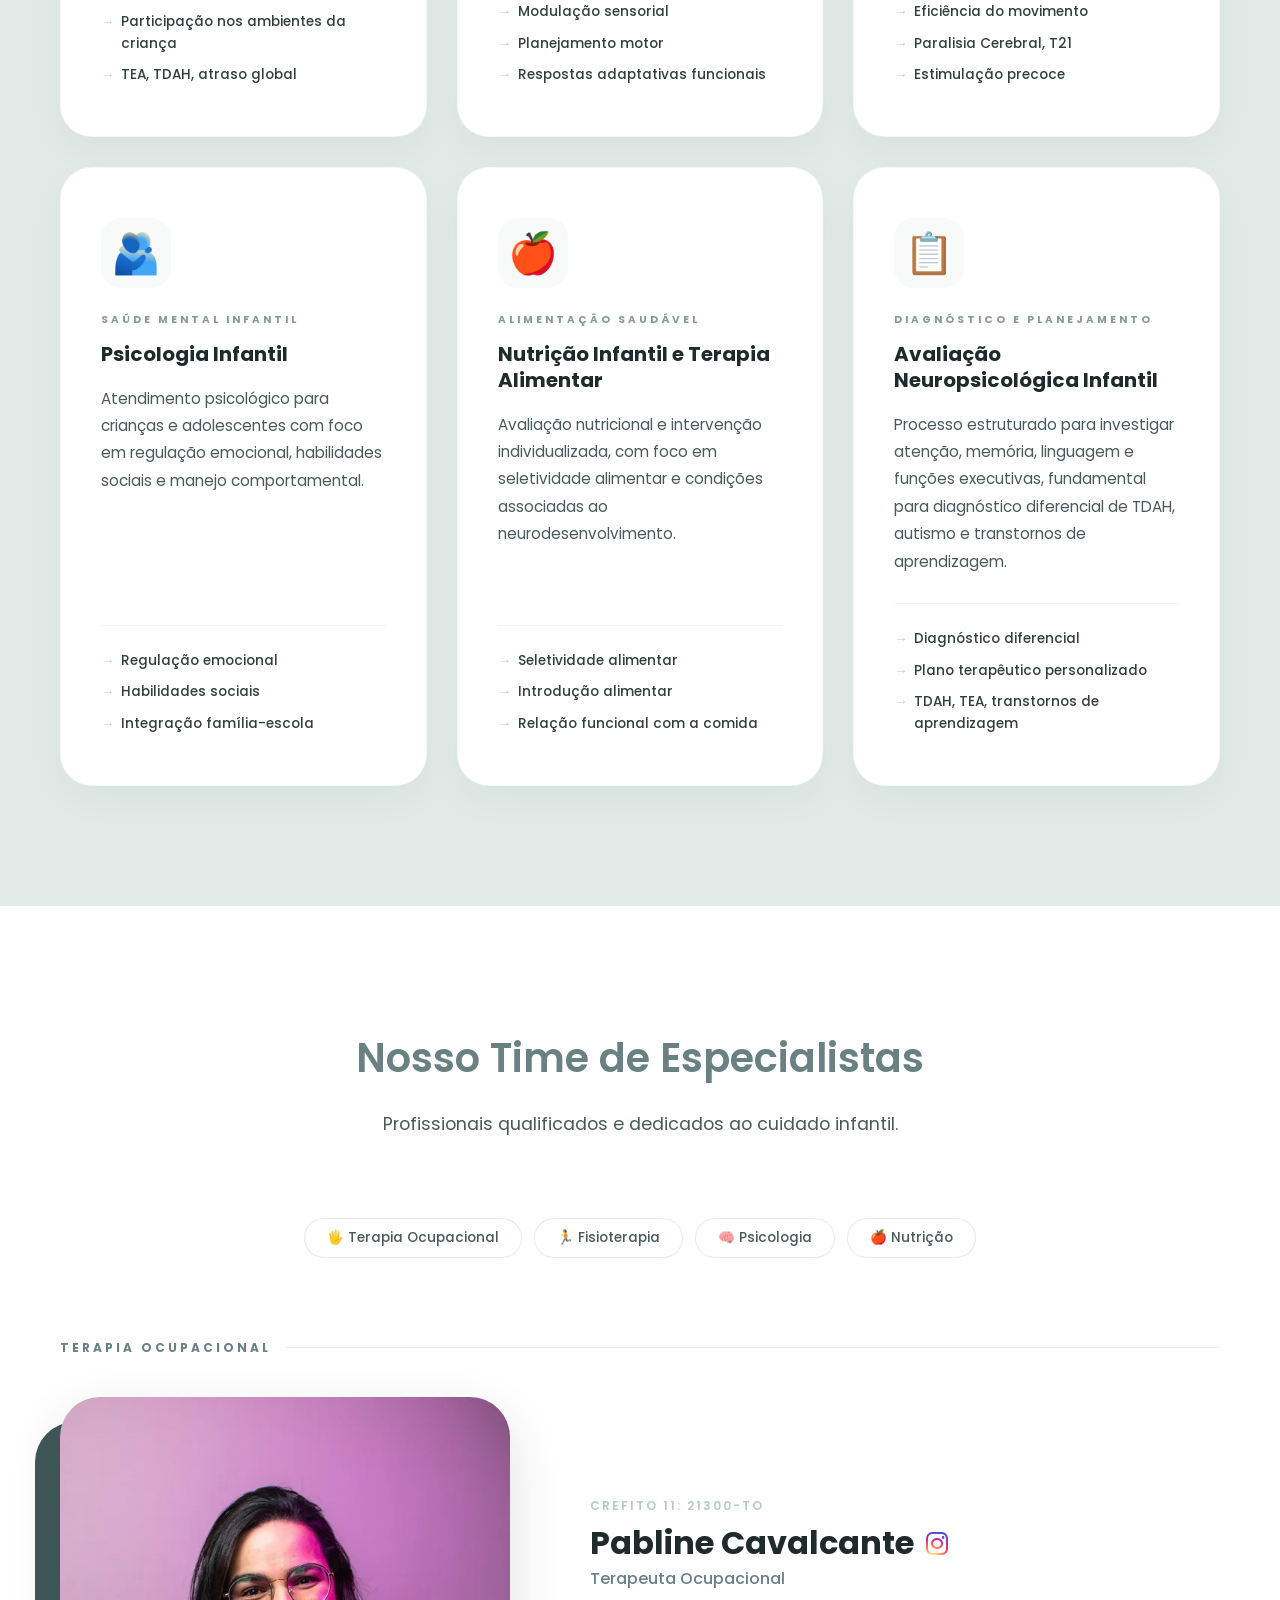
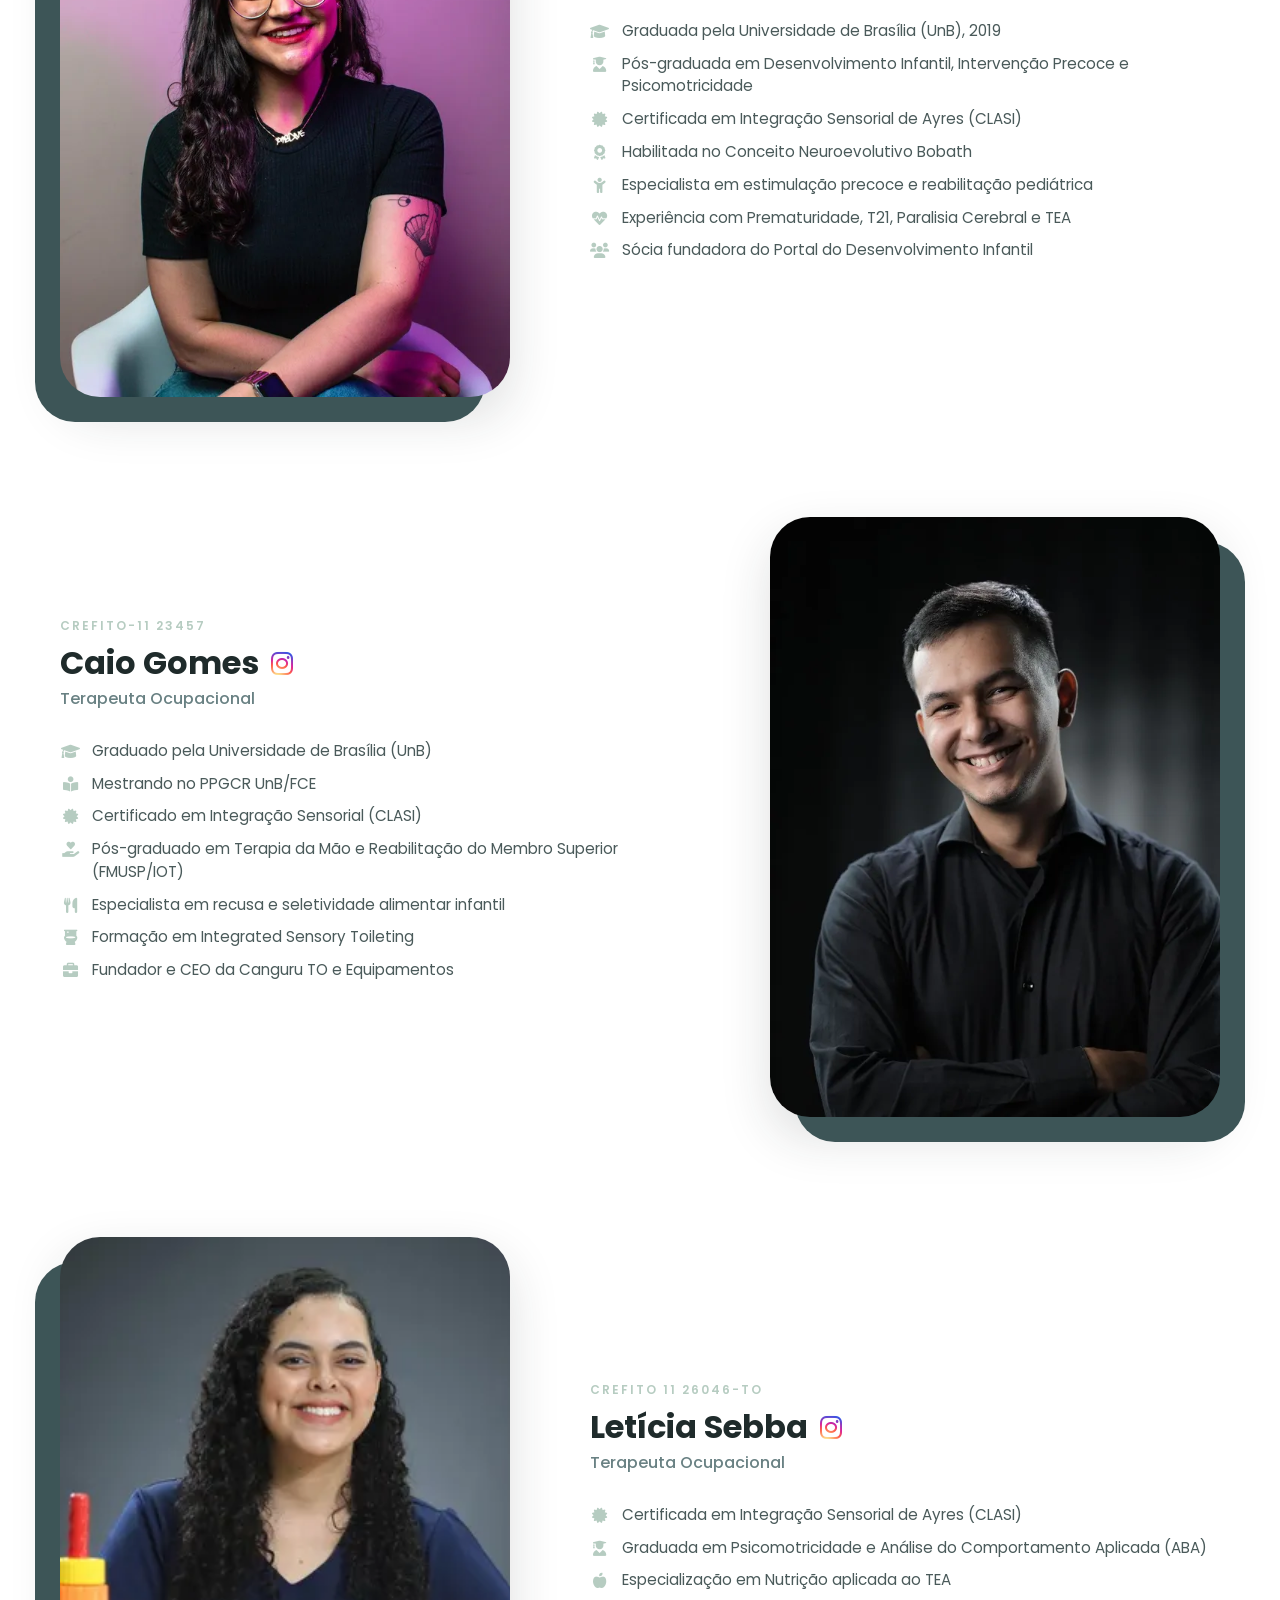
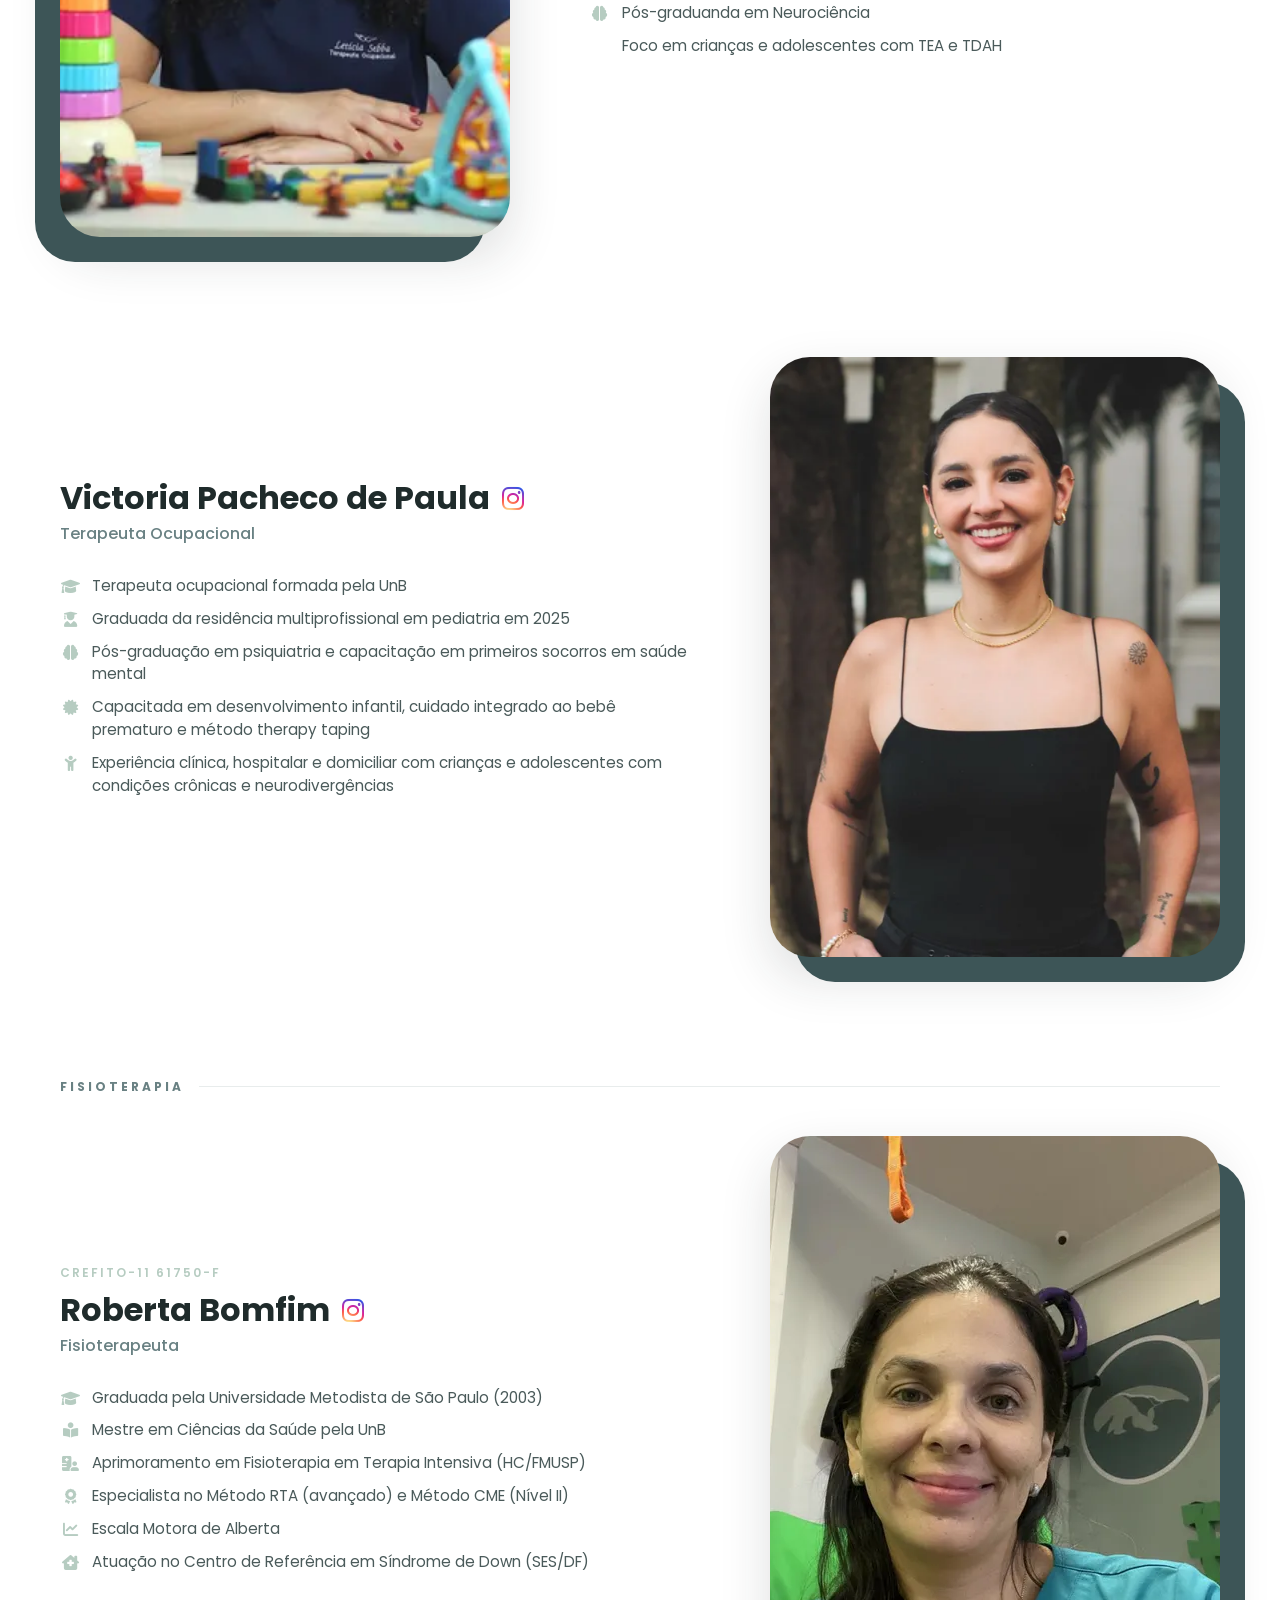
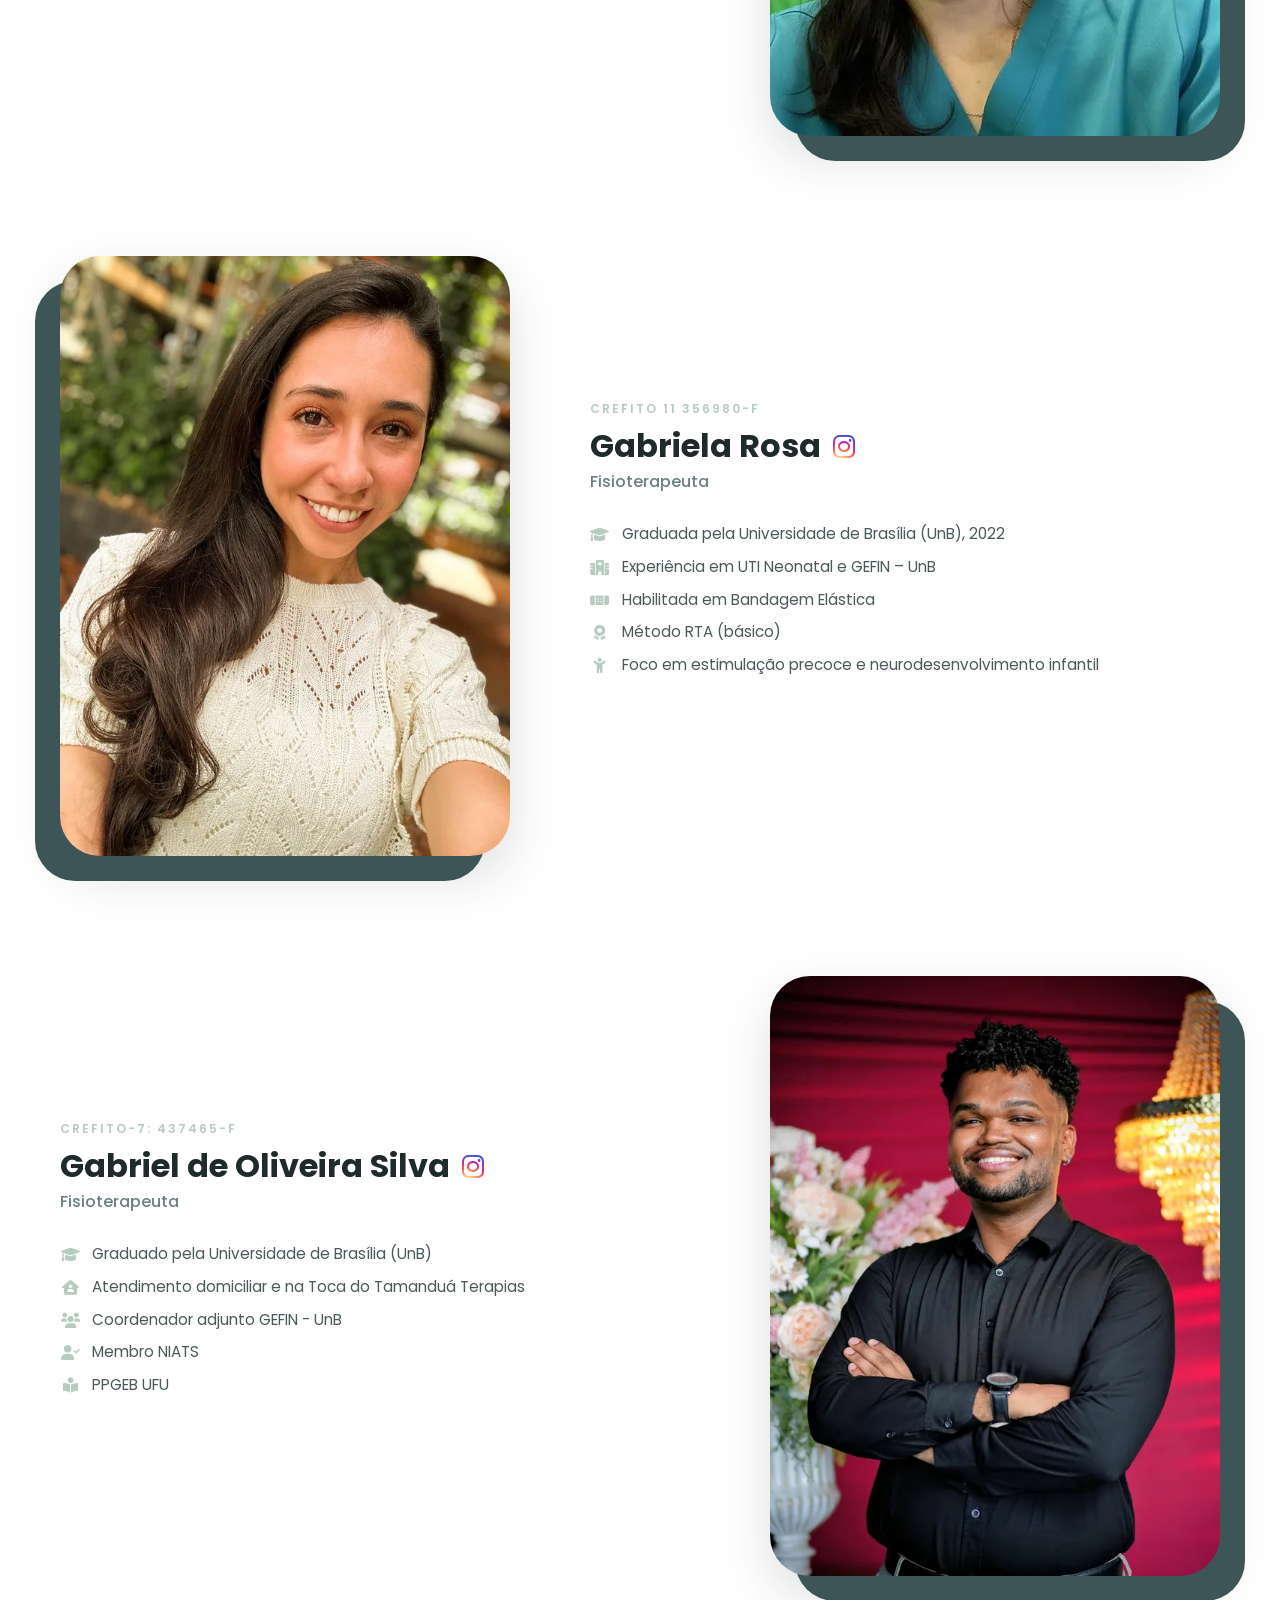
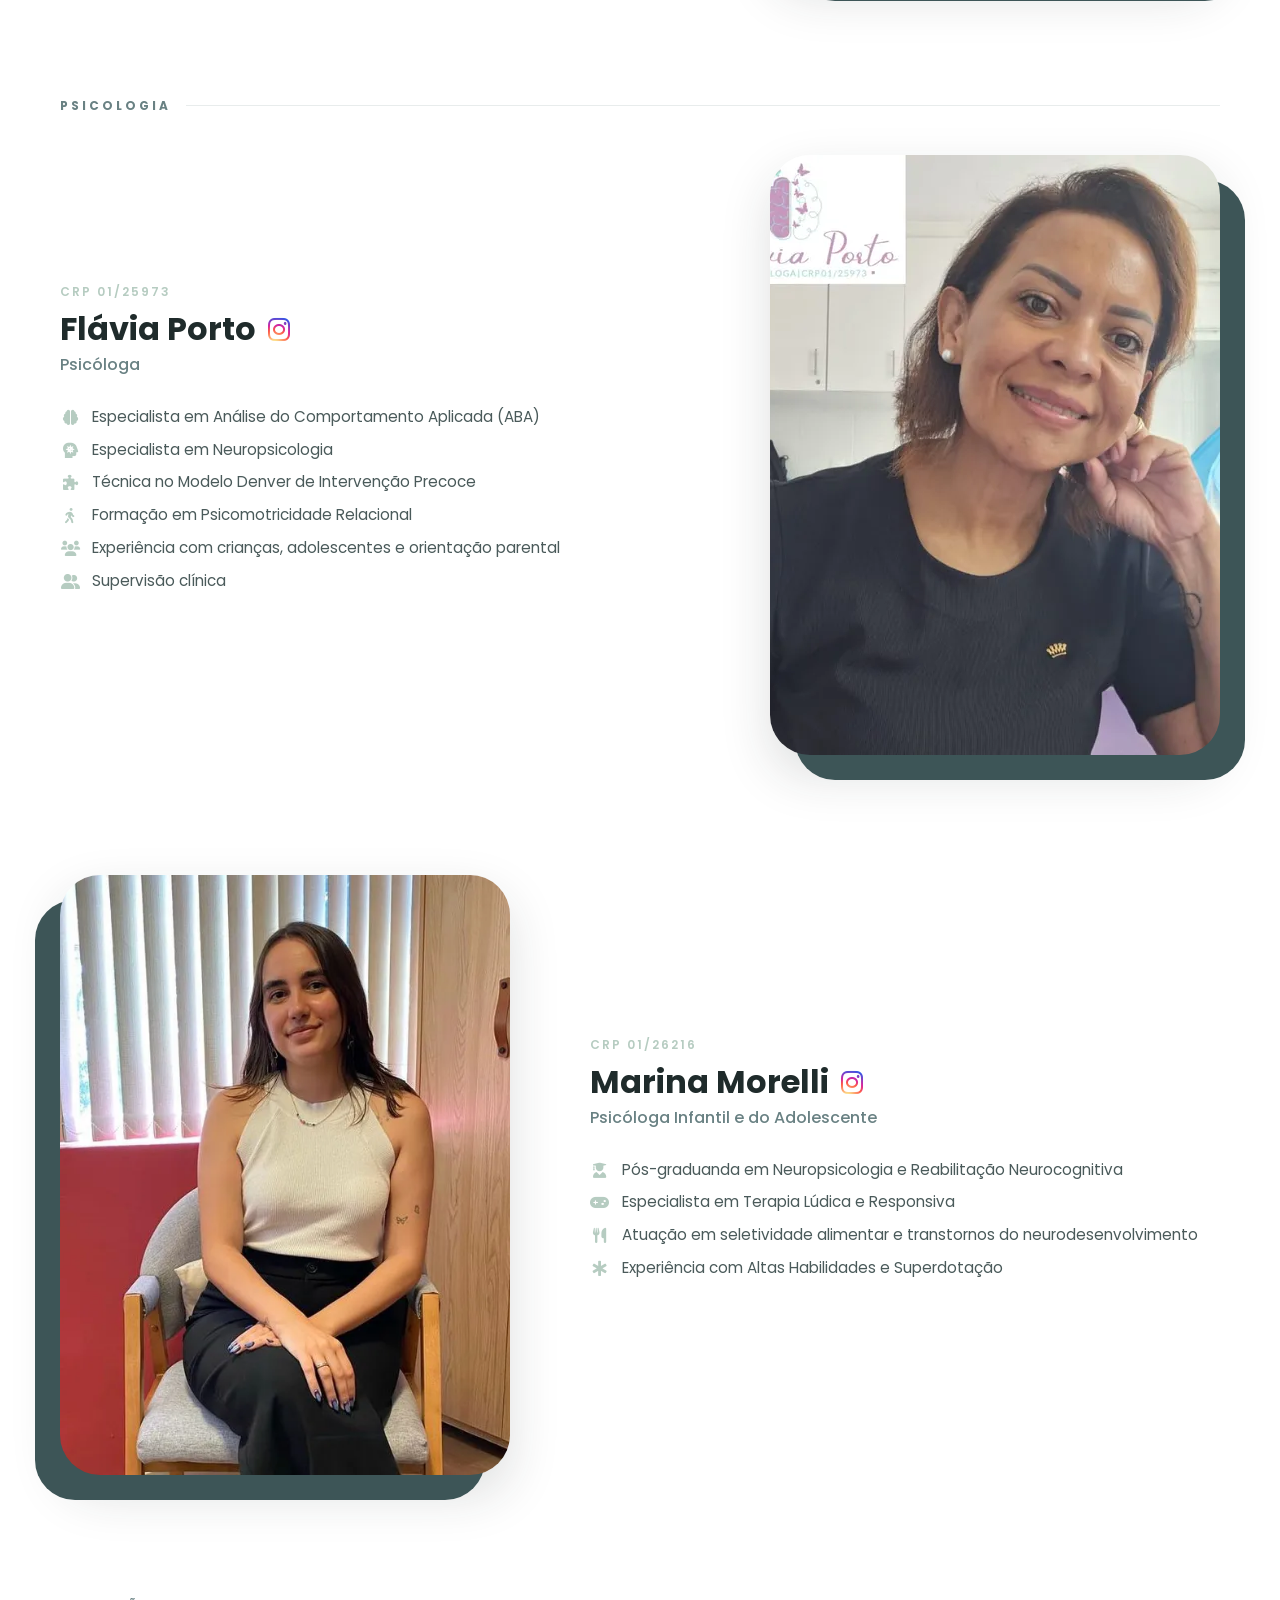
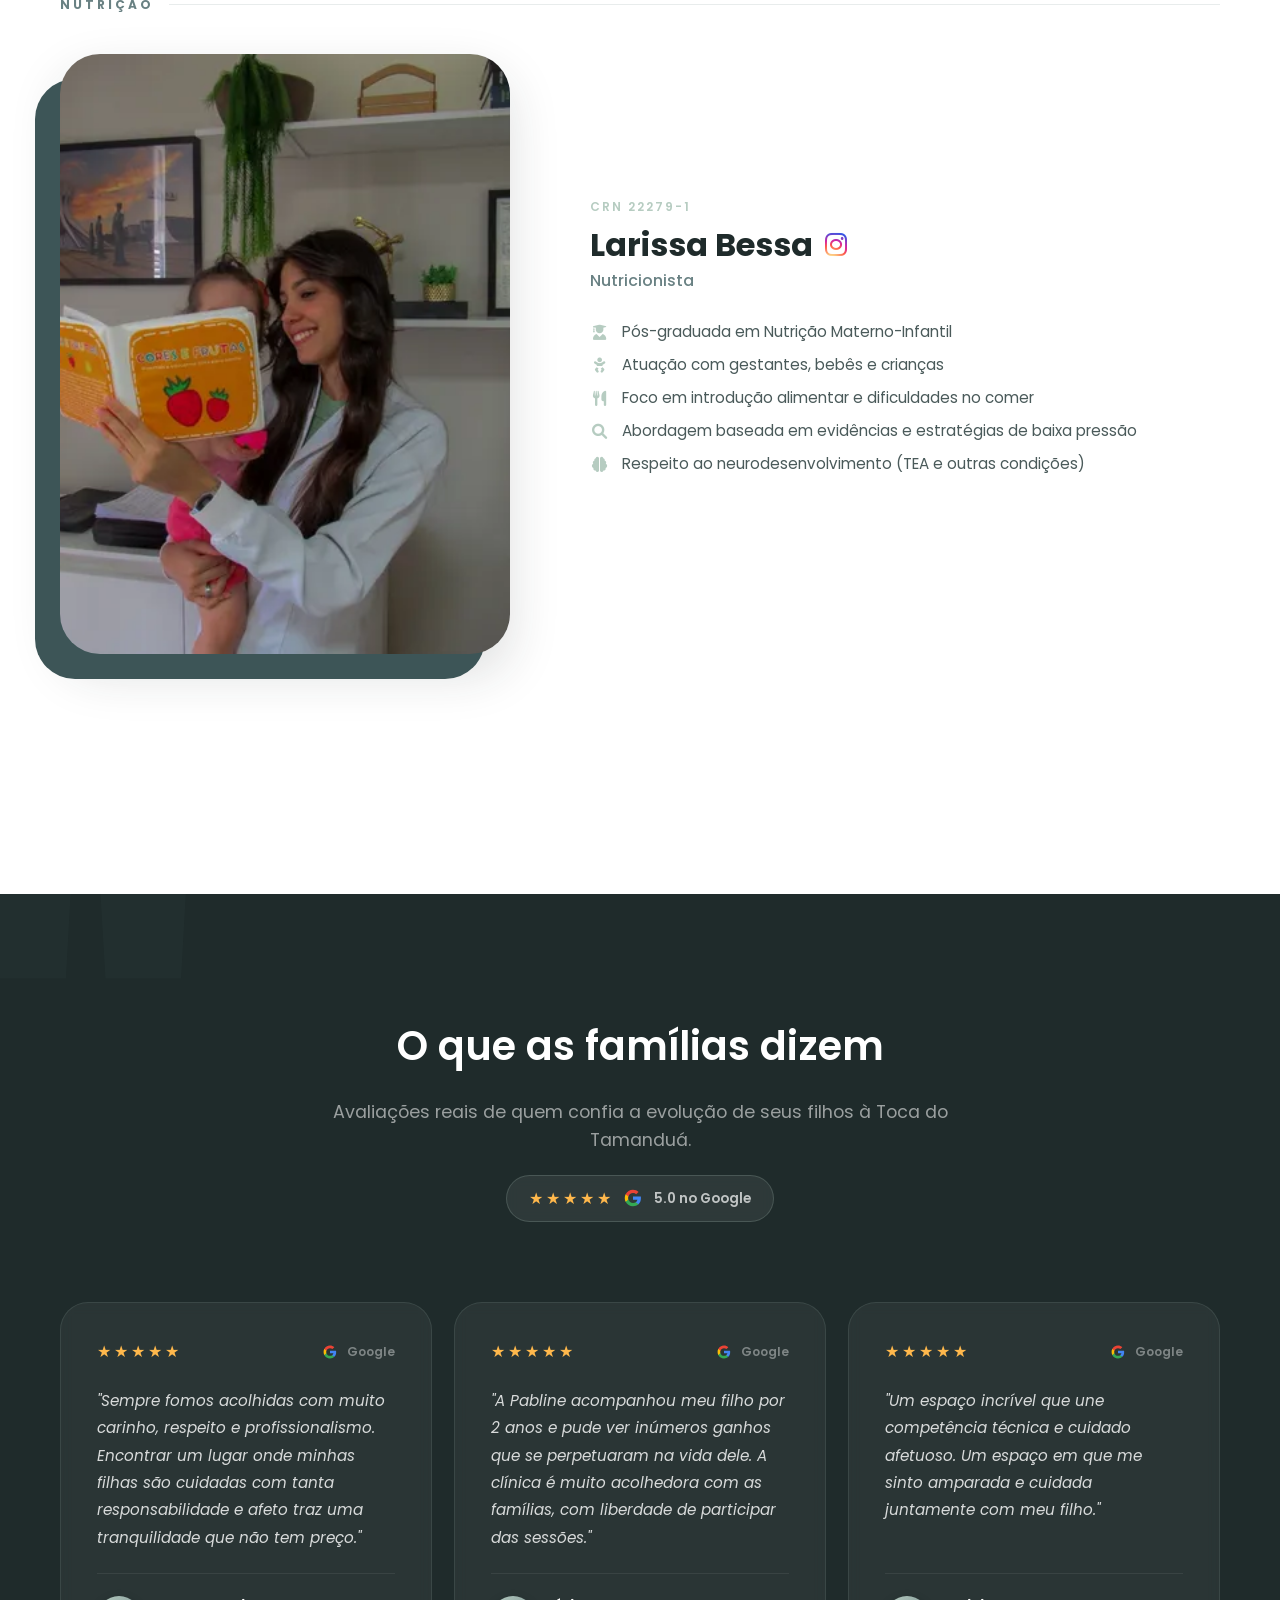
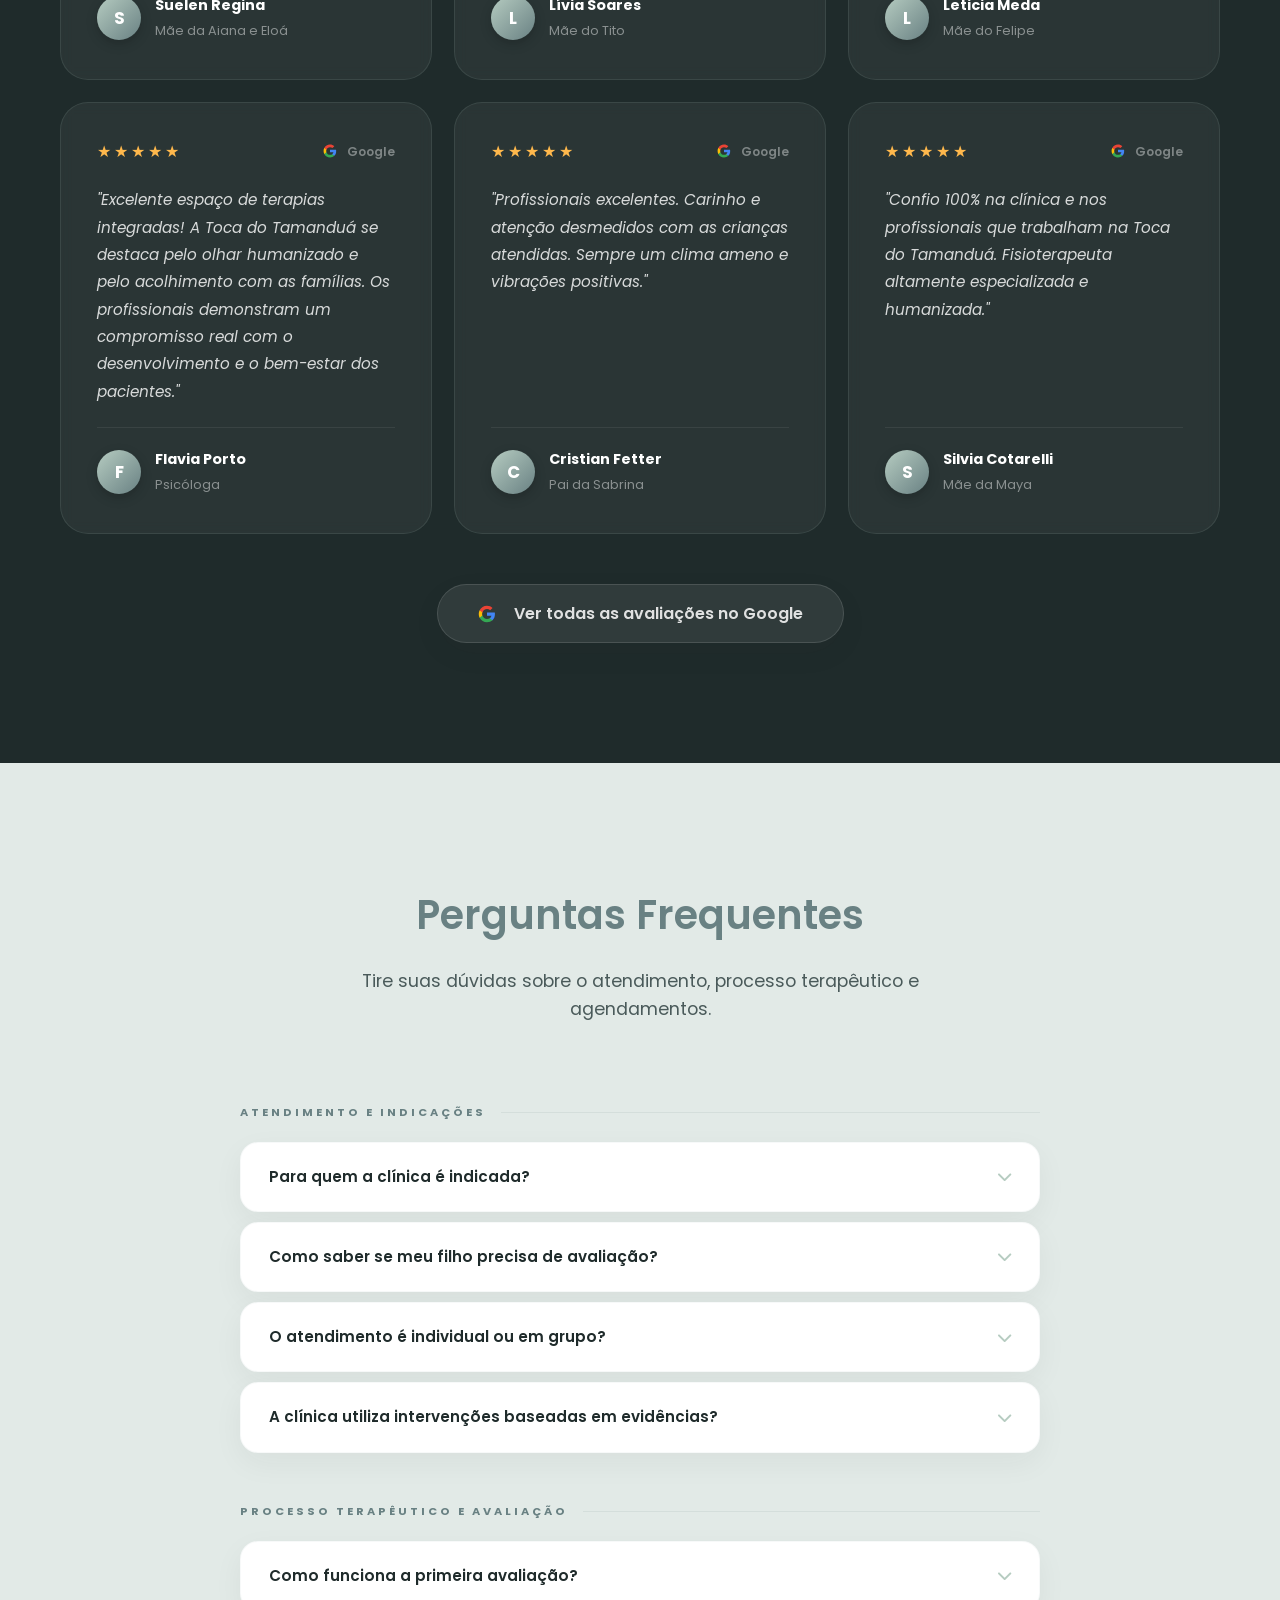
==== commit 94e04691: "chore: remover Juliana da equipe" ====
--- a/index.html
+++ b/index.html
@@ -575,31 +575,6 @@
             <!-- NUTRIÇÃO -->
             <div class="team-category-label reveal">Nutrição</div>
 
-            <div class="pro-row pro-row--reverse reveal">
-                <div class="pro-photo">
-                    <img src="assets/profissionais/juliana.webp" alt="Juliana Garcia">
-                </div>
-                <div class="pro-bio">
-                    <p class="pro-tag">CRN 6103</p>
-                    <a href="https://instagram.com/jjulianagarcia.nutri" target="_blank" class="pro-title-link">
-                        <h3>Juliana Garcia <i class="fab fa-instagram"></i></h3>
-                    </a>
-                    <p class="pro-role">Nutricionista</p>
-                    <ul class="pro-cv">
-                        <li><i class="fas fa-graduation-cap"></i> Pós-graduada em Educação Alimentar e Nutricional</li>
-                        <li><i class="fas fa-notes-medical"></i> Especialista em Alergias Alimentares — membro da ASBAI
-                        </li>
-                        <li><i class="fas fa-heart"></i> Certificada em Comportamento Alimentar na Infância e
-                            Alimentação Intuitiva</li>
-                        <li><i class="fas fa-user-check"></i> Coach Nutricional Infantil</li>
-                        <li><i class="fas fa-apple-alt"></i> Capacitada em Métodos BLW e Introdução Alimentar
-                            Participativa</li>
-                        <li><i class="fas fa-brain"></i> Formação em TCC aplicada à alimentação e Nutrição no Autismo
-                        </li>
-                    </ul>
-                </div>
-            </div>
-
             <div class="pro-row reveal">
                 <div class="pro-photo">
                     <img src="assets/profissionais/larissa.webp" alt="Larissa Bessa">
@@ -1145,4 +1120,4 @@
     <script src="script.js"></script>
 </body>
 
-</html>+</html>
